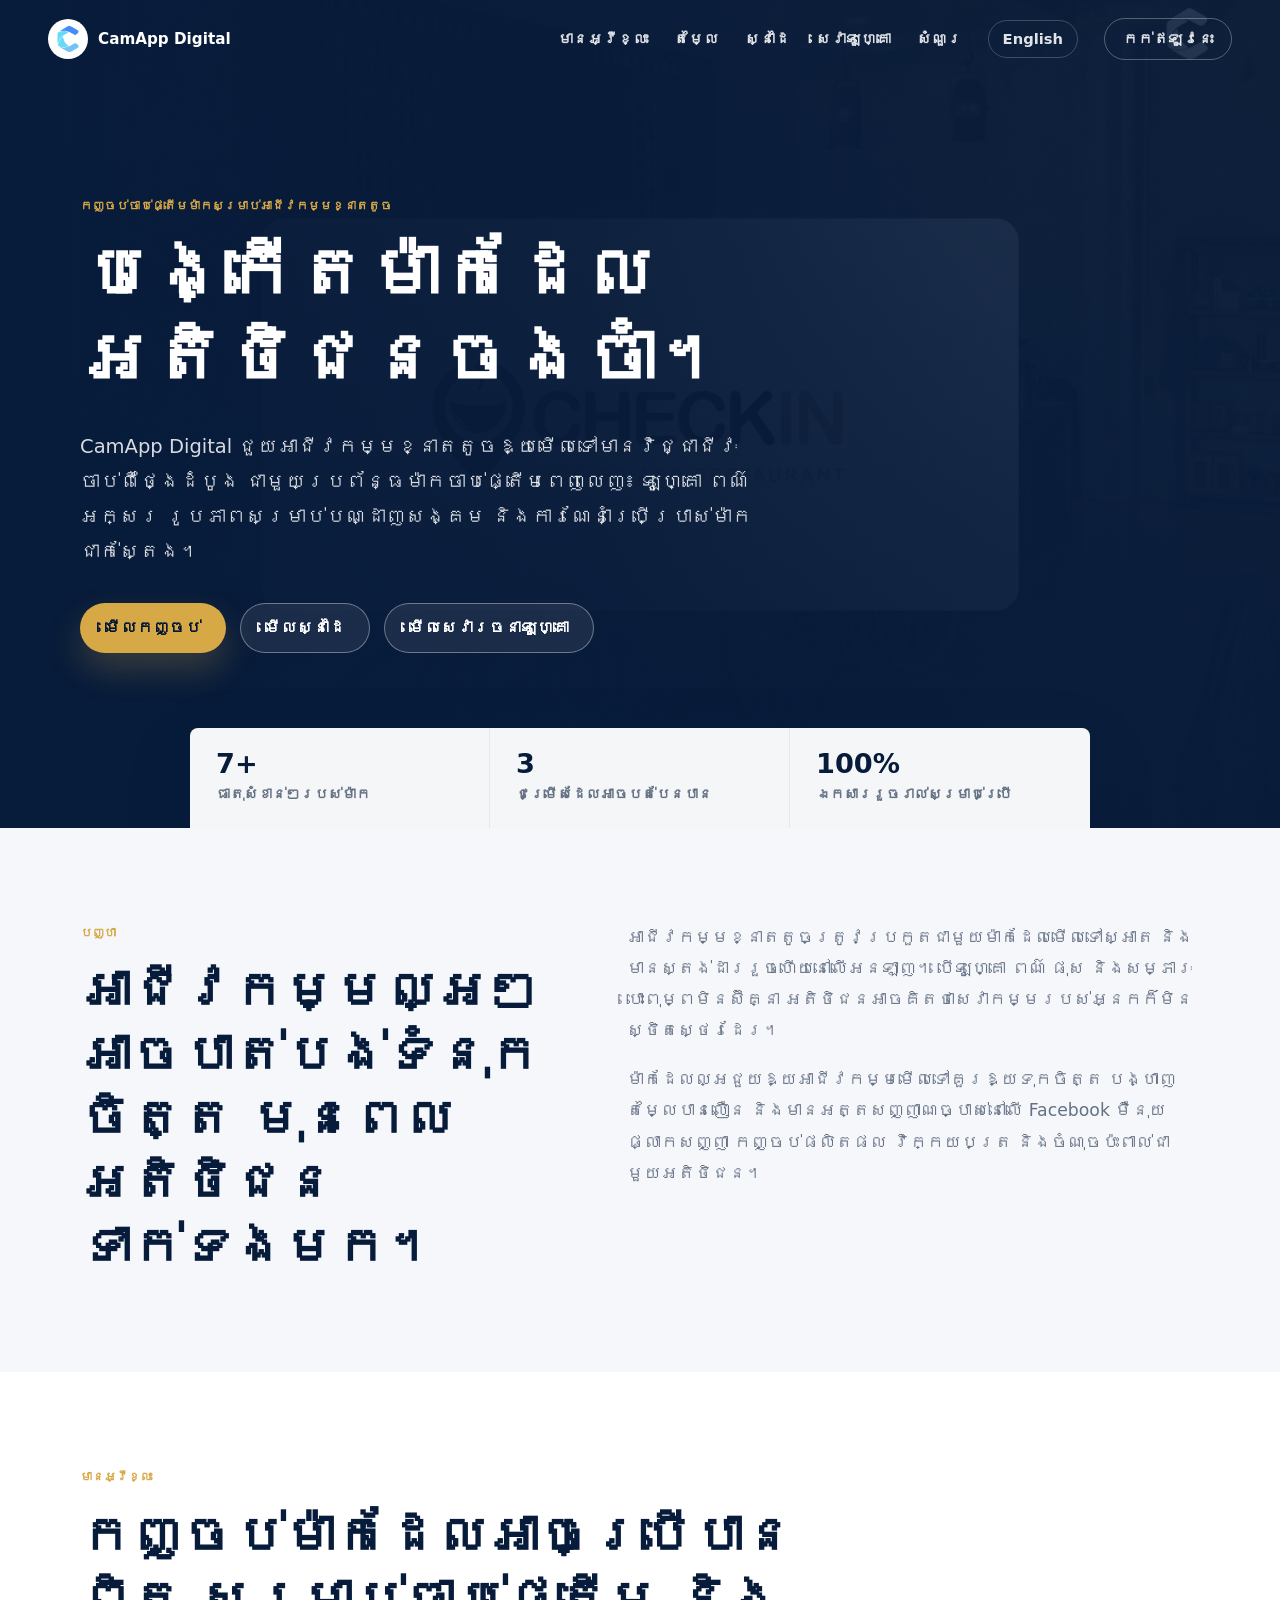
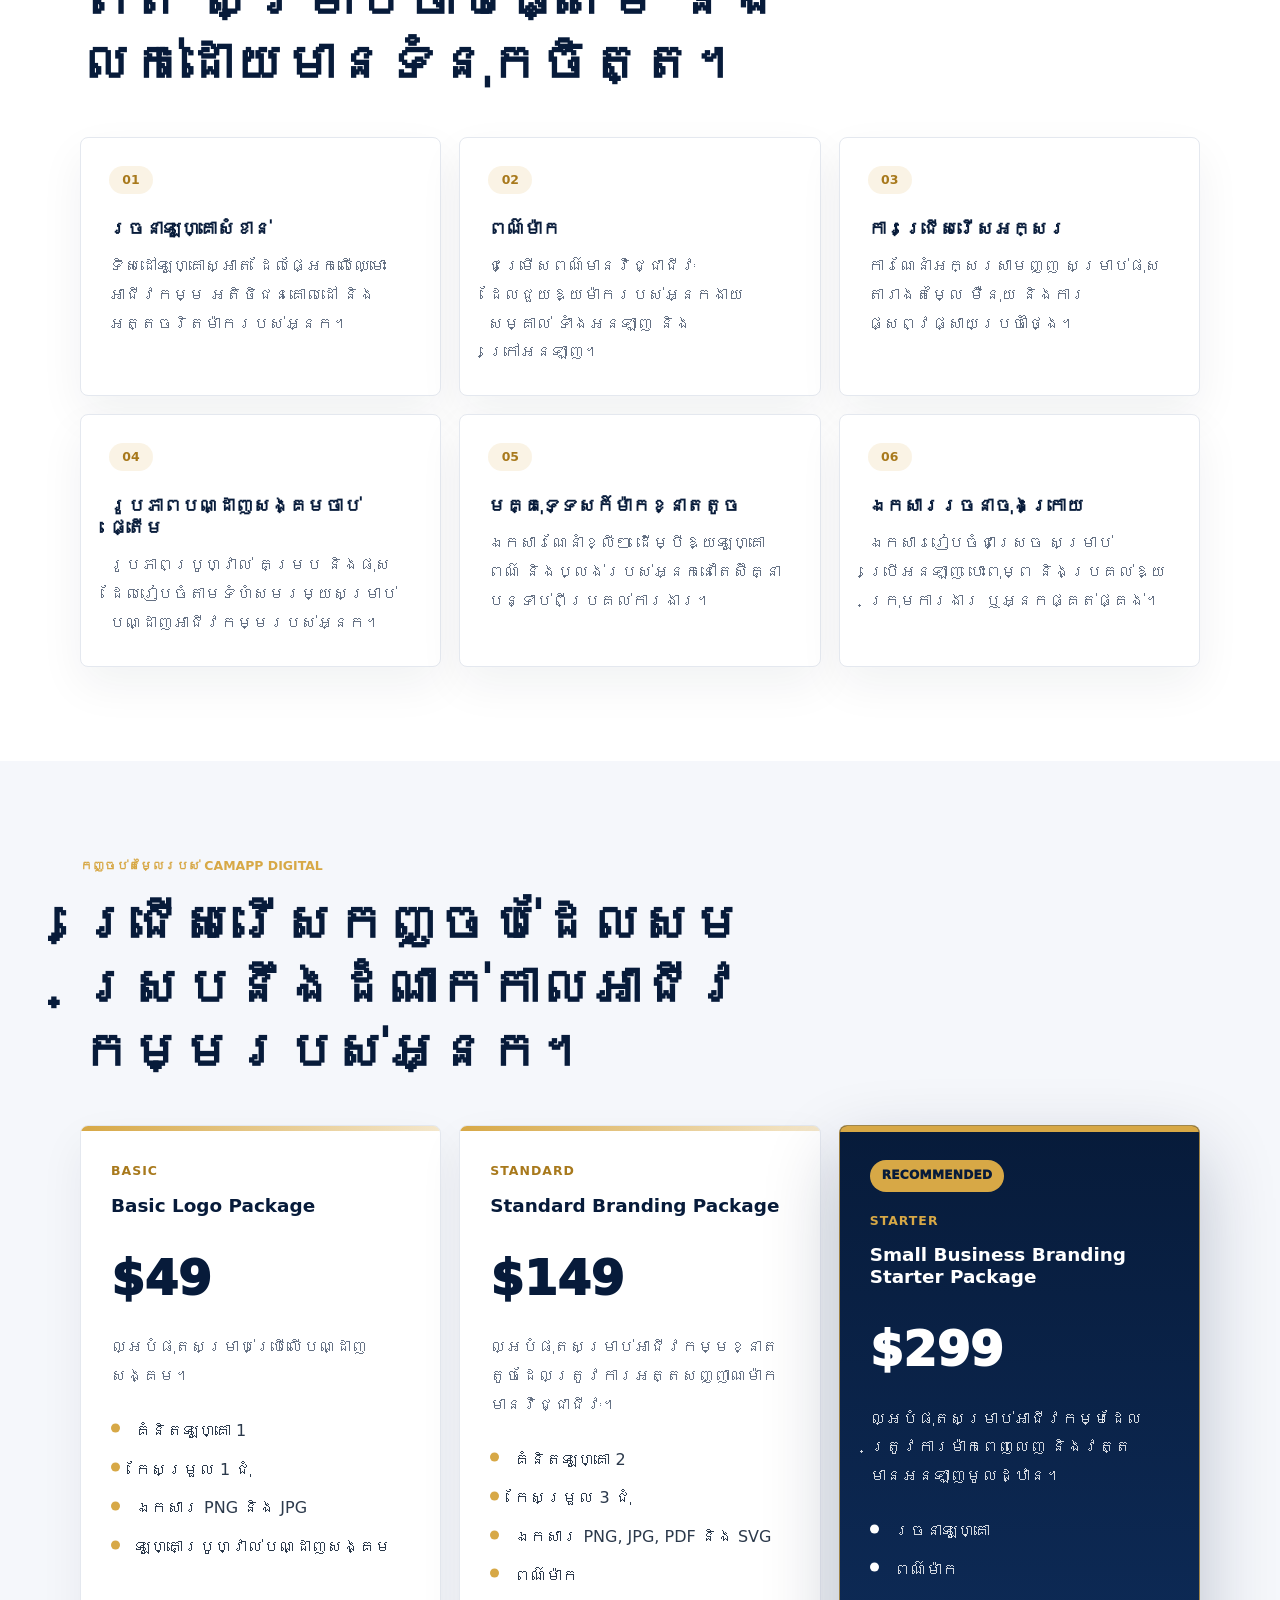
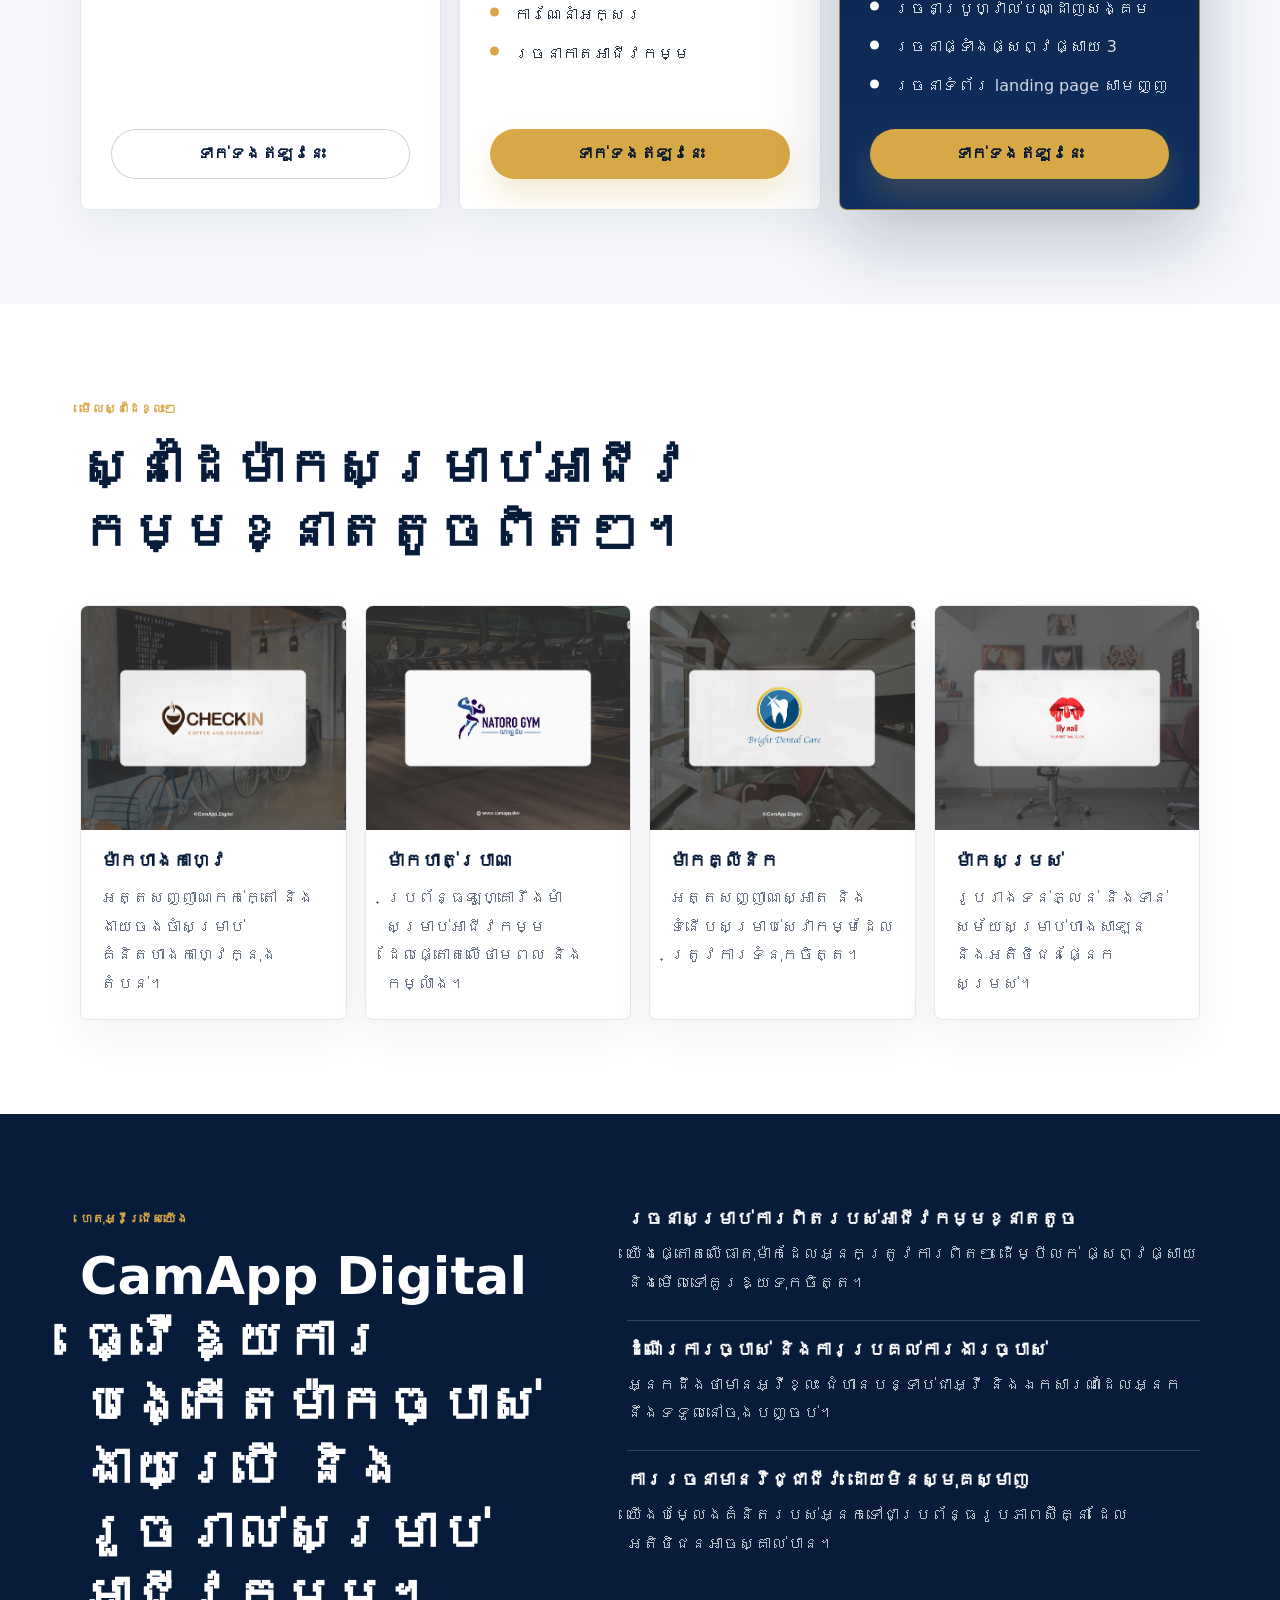
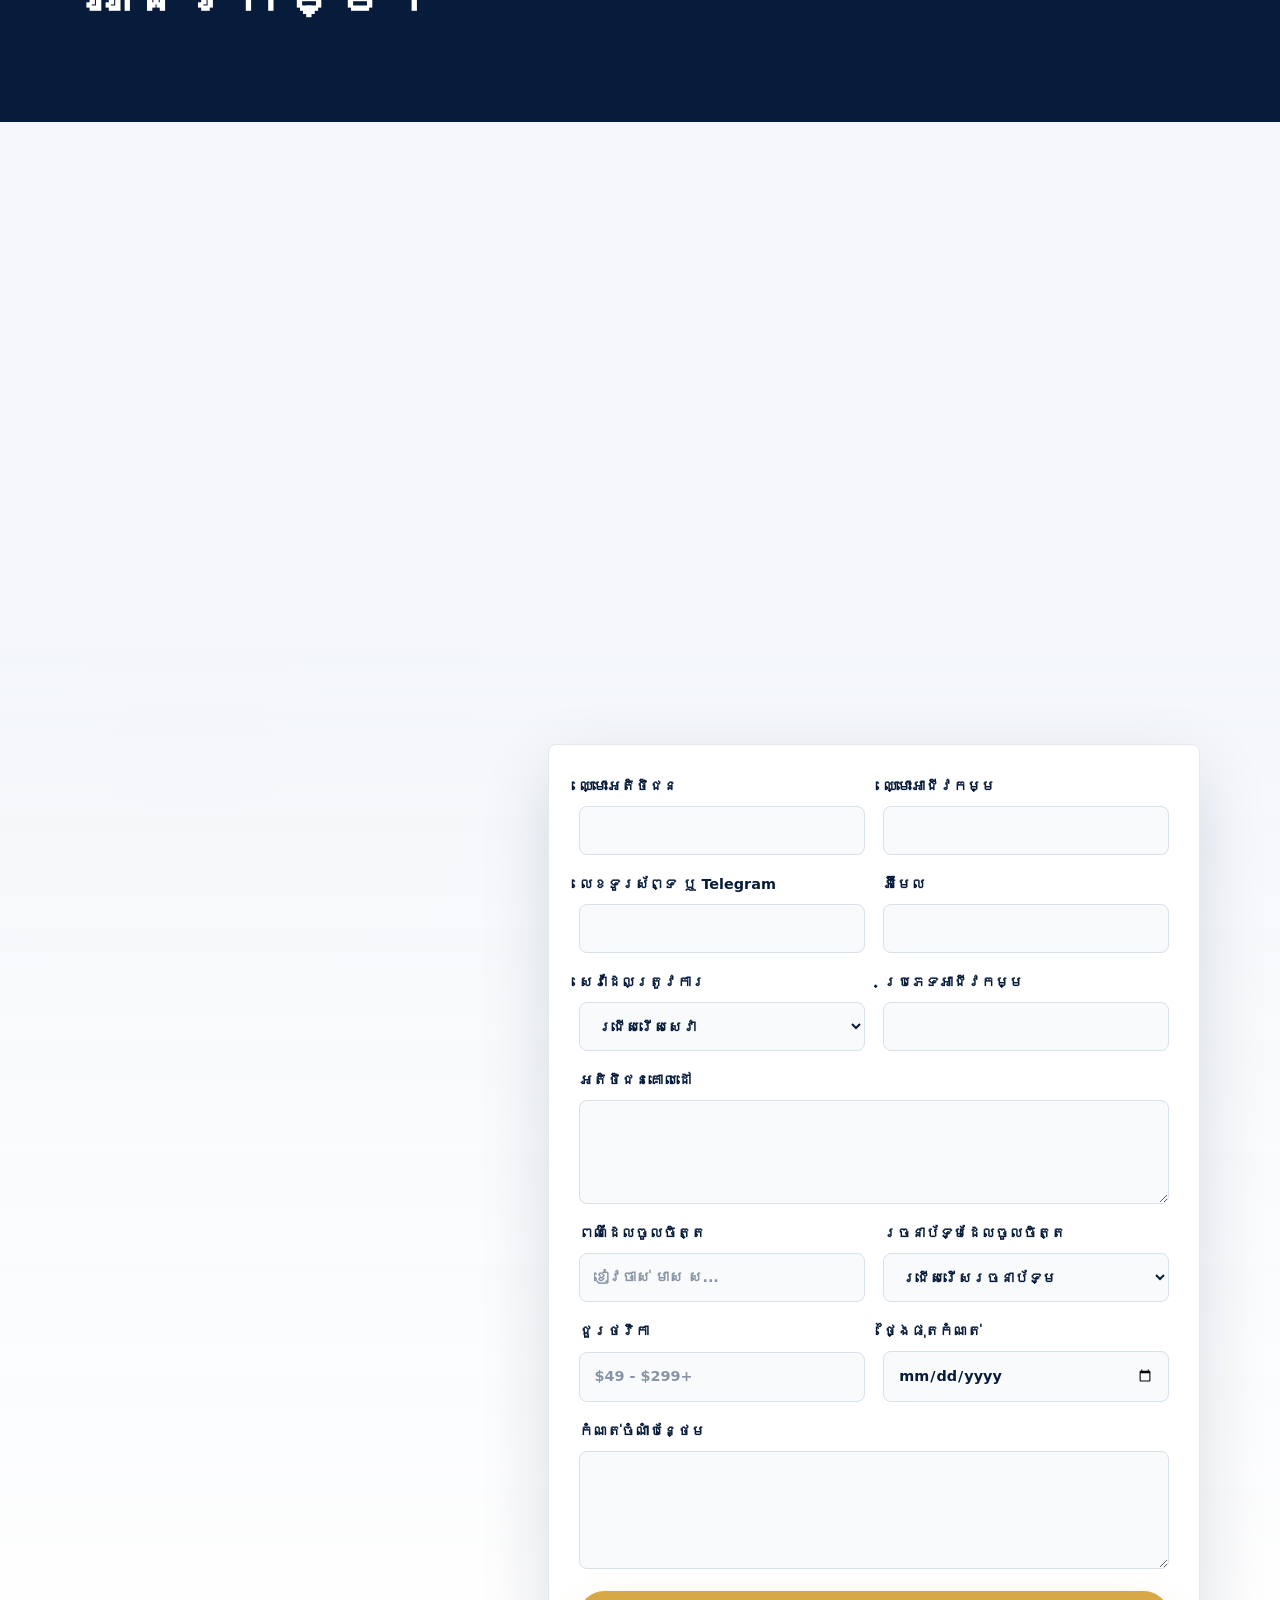
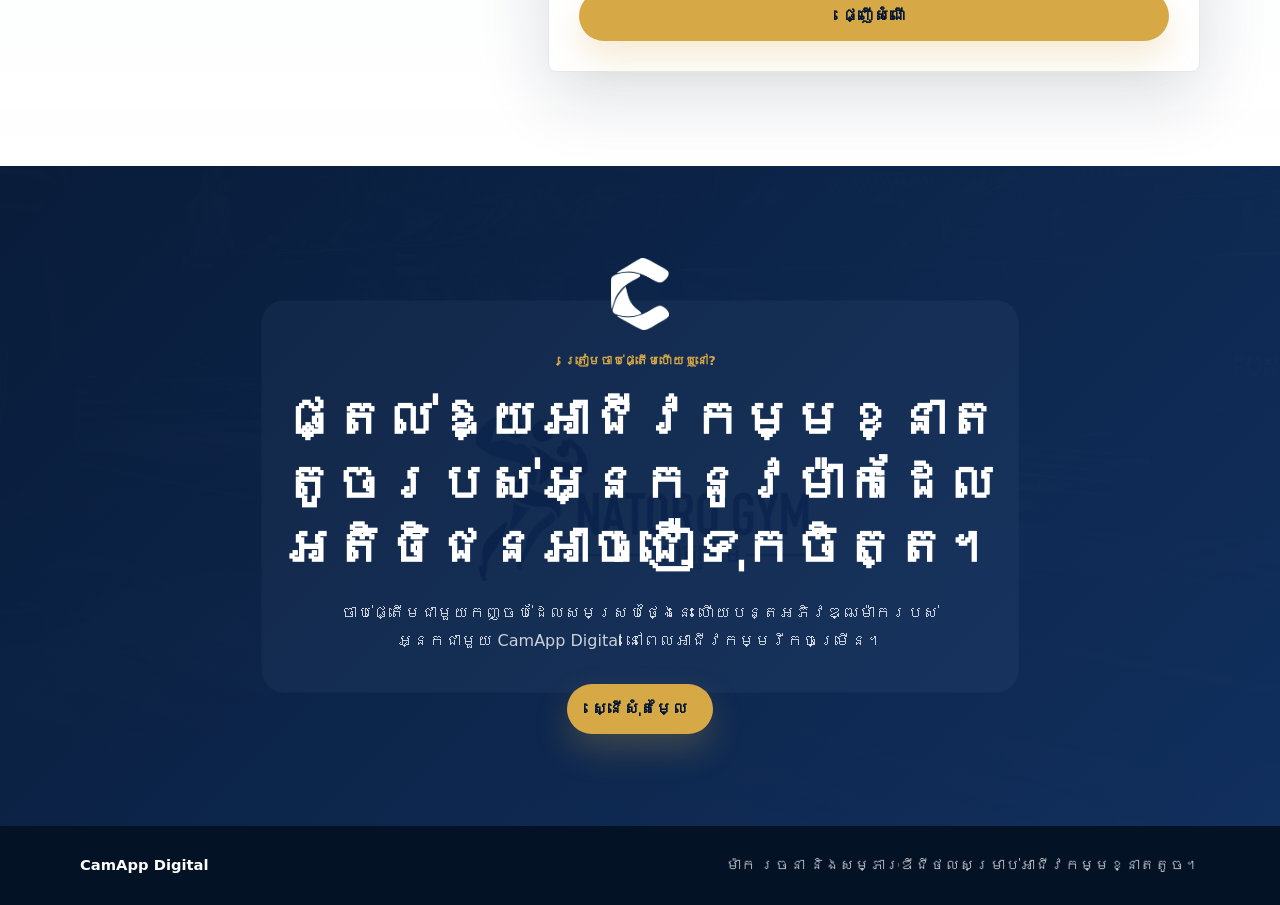
==== index.html @ 5b254481 "Use clean logo design language URLs" ====
<!DOCTYPE html>
<html lang="km">
  <head>
    <meta charset="UTF-8" />
    <meta name="viewport" content="width=device-width, initial-scale=1.0" />
    <title>កញ្ចប់ចាប់ផ្តើមម៉ាកសម្រាប់អាជីវកម្មខ្នាតតូច | CamApp Digital</title>
    <meta
      name="description"
      content="កញ្ចប់ចាប់ផ្តើមម៉ាកសម្រាប់អាជីវកម្មខ្នាតតូច ដោយ CamApp Digital។"
    />
    <link rel="icon" href="assets/camapp-logo.png" />
    <link rel="stylesheet" href="styles.css" />
  </head>
  <body>
    <header class="site-header" data-header>
      <a class="brand" href="#top" aria-label="CamApp Digital home">
        <img src="assets/camapp-logo.png" alt="CamApp Digital logo" />
        <span>CamApp Digital</span>
      </a>
      <button class="menu-toggle" type="button" aria-expanded="false" aria-controls="site-nav">
        <span></span>
        <span></span>
        <span></span>
      </button>
      <nav class="site-nav" id="site-nav">
        <a href="#included">មានអ្វីខ្លះ</a>
        <a href="#pricing">តម្លៃ</a>
        <a href="#portfolio">ស្នាដៃ</a>
        <a href="logo-design/">សេវាឡូហ្គោ</a>
        <a href="#faq">សំណួរ</a>
        <a class="lang-switch" href="english.html" lang="en">English</a>
        <a class="nav-cta" href="#contact">កក់ឥឡូវនេះ</a>
      </nav>
    </header>

    <main id="top">
      <section class="hero" aria-labelledby="hero-title">
        <div class="hero-backdrop" aria-hidden="true">
          <img src="assets/portfolio-coffee.jpg" alt="" />
        </div>
        <div class="hero-overlay"></div>
        <div class="container hero-content reveal">
          <p class="eyebrow">កញ្ចប់ចាប់ផ្តើមម៉ាកសម្រាប់អាជីវកម្មខ្នាតតូច</p>
          <h1 id="hero-title">បង្កើតម៉ាកដែលអតិថិជនចងចាំ។</h1>
          <p class="hero-copy">
            CamApp Digital ជួយអាជីវកម្មខ្នាតតូចឱ្យមើលទៅមានវិជ្ជាជីវៈចាប់ពីថ្ងៃដំបូង ជាមួយប្រព័ន្ធម៉ាកចាប់ផ្តើមពេញលេញ៖
            ឡូហ្គោ ពណ៌ អក្សរ រូបភាពសម្រាប់បណ្ដាញសង្គម និងការណែនាំប្រើប្រាស់ម៉ាកជាក់ស្តែង។
          </p>
          <div class="hero-actions">
            <a class="button button-primary" href="#pricing">មើលកញ្ចប់</a>
            <a class="button button-secondary" href="#portfolio">មើលស្នាដៃ</a>
            <a class="button button-secondary" href="logo-design/">មើលសេវារចនាឡូហ្គោ</a>
          </div>
        </div>
        <div class="hero-metrics" aria-label="Package highlights">
          <div>
            <strong>7+</strong>
            <span>ធាតុសំខាន់ៗរបស់ម៉ាក</span>
          </div>
          <div>
            <strong>3</strong>
            <span>ជម្រើសដែលអាចបត់បែនបាន</span>
          </div>
          <div>
            <strong>100%</strong>
            <span>ឯកសាររួចរាល់សម្រាប់ប្រើ</span>
          </div>
        </div>
      </section>

      <section class="section problem-section" aria-labelledby="problem-title">
        <div class="container two-column">
          <div class="section-intro reveal">
            <p class="eyebrow">បញ្ហា</p>
            <h2 id="problem-title">អាជីវកម្មល្អៗអាចបាត់បង់ទំនុកចិត្ត មុនពេលអតិថិជនទាក់ទងមក។</h2>
          </div>
          <div class="problem-copy reveal">
            <p>
              អាជីវកម្មខ្នាតតូចត្រូវប្រកួតជាមួយម៉ាកដែលមើលទៅស្អាត និងមានស្តង់ដាររួចហើយនៅលើអនឡាញ។
              បើឡូហ្គោ ពណ៌ ផុស និងសម្ភារៈបោះពុម្ពមិនស៊ីគ្នា អតិថិជនអាចគិតថាសេវាកម្មរបស់អ្នកក៏មិនស្ថិតស្ថេរដែរ។
            </p>
            <p>
              ម៉ាកដែលល្អជួយឱ្យអាជីវកម្មមើលទៅគួរឱ្យទុកចិត្ត បង្ហាញតម្លៃបានលឿន និងមានអត្តសញ្ញាណច្បាស់នៅលើ
              Facebook ម៉ឺនុយ ផ្លាកសញ្ញា កញ្ចប់ផលិតផល វិក្កយបត្រ និងចំណុចប៉ះពាល់ជាមួយអតិថិជន។
            </p>
          </div>
        </div>
      </section>

      <section class="section included-section" id="included" aria-labelledby="included-title">
        <div class="container">
          <div class="section-heading reveal">
            <p class="eyebrow">មានអ្វីខ្លះ</p>
            <h2 id="included-title">កញ្ចប់ម៉ាកដែលអាចប្រើបានពិត សម្រាប់ចាប់ផ្តើម និងលក់ដោយមានទំនុកចិត្ត។</h2>
          </div>
          <div class="feature-grid">
            <article class="feature-card reveal">
              <span class="feature-marker">01</span>
              <h3>រចនាឡូហ្គោសំខាន់</h3>
              <p>ទិសដៅឡូហ្គោស្អាត ដែលផ្អែកលើឈ្មោះអាជីវកម្ម អតិថិជនគោលដៅ និងអត្តចរិតម៉ាករបស់អ្នក។</p>
            </article>
            <article class="feature-card reveal">
              <span class="feature-marker">02</span>
              <h3>ពណ៌ម៉ាក</h3>
              <p>ជម្រើសពណ៌មានវិជ្ជាជីវៈ ដែលជួយឱ្យម៉ាករបស់អ្នកងាយសម្គាល់ ទាំងអនឡាញ និងក្រៅអនឡាញ។</p>
            </article>
            <article class="feature-card reveal">
              <span class="feature-marker">03</span>
              <h3>ការជ្រើសរើសអក្សរ</h3>
              <p>ការណែនាំអក្សរសាមញ្ញ សម្រាប់ផុស តារាងតម្លៃ ម៉ឺនុយ និងការផ្សព្វផ្សាយប្រចាំថ្ងៃ។</p>
            </article>
            <article class="feature-card reveal">
              <span class="feature-marker">04</span>
              <h3>រូបភាពបណ្ដាញសង្គមចាប់ផ្តើម</h3>
              <p>រូបភាពប្រូហ្វាល់ គម្រប និងផុសដែលរៀបចំតាមទំហំសមរម្យសម្រាប់បណ្ដាញអាជីវកម្មរបស់អ្នក។</p>
            </article>
            <article class="feature-card reveal">
              <span class="feature-marker">05</span>
              <h3>មគ្គុទ្ទេសក៍ម៉ាកខ្នាតតូច</h3>
              <p>ឯកសារណែនាំខ្លីៗ ដើម្បីឱ្យឡូហ្គោ ពណ៌ និងប្លង់របស់អ្នកនៅតែស៊ីគ្នាបន្ទាប់ពីប្រគល់ការងារ។</p>
            </article>
            <article class="feature-card reveal">
              <span class="feature-marker">06</span>
              <h3>ឯកសាររចនាចុងក្រោយ</h3>
              <p>ឯកសាររៀបចំជាស្រេច សម្រាប់ប្រើអនឡាញ បោះពុម្ព និងប្រគល់ឱ្យក្រុមការងារ ឬអ្នកផ្គត់ផ្គង់។</p>
            </article>
          </div>
        </div>
      </section>

      <section class="section pricing-section" id="pricing" aria-labelledby="pricing-title">
        <div class="container">
          <div class="section-heading reveal">
            <p class="eyebrow">កញ្ចប់តម្លៃរបស់ CamApp Digital</p>
            <h2 id="pricing-title">ជ្រើសរើសកញ្ចប់ដែលសមស្របនឹងដំណាក់កាលអាជីវកម្មរបស់អ្នក។</h2>
          </div>
          <div class="pricing-grid">
            <article class="price-card reveal">
              <p class="plan-label">Basic</p>
              <h3>Basic Logo Package</h3>
              <p class="price">$49</p>
              <p class="plan-note">ល្អបំផុតសម្រាប់ប្រើលើបណ្ដាញសង្គម។</p>
              <ul>
                <li>គំនិតឡូហ្គោ 1</li>
                <li>កែសម្រួល 1 ជុំ</li>
                <li>ឯកសារ PNG និង JPG</li>
                <li>ឡូហ្គោប្រូហ្វាល់បណ្ដាញសង្គម</li>
              </ul>
              <a class="button button-outline" href="#contact">ទាក់ទងឥឡូវនេះ</a>
            </article>
            <article class="price-card reveal">
              <p class="plan-label">Standard</p>
              <h3>Standard Branding Package</h3>
              <p class="price">$149</p>
              <p class="plan-note">ល្អបំផុតសម្រាប់អាជីវកម្មខ្នាតតូចដែលត្រូវការអត្តសញ្ញាណម៉ាកមានវិជ្ជាជីវៈ។</p>
              <ul>
                <li>គំនិតឡូហ្គោ 2</li>
                <li>កែសម្រួល 3 ជុំ</li>
                <li>ឯកសារ PNG, JPG, PDF និង SVG</li>
                <li>ពណ៌ម៉ាក</li>
                <li>ការណែនាំអក្សរ</li>
                <li>រចនាកាតអាជីវកម្ម</li>
              </ul>
              <a class="button button-primary" href="#contact">ទាក់ទងឥឡូវនេះ</a>
            </article>
            <article class="price-card featured reveal">
              <span class="recommended-badge">Recommended</span>
              <p class="plan-label">Starter</p>
              <h3>Small Business Branding Starter Package</h3>
              <p class="price">$299</p>
              <p class="plan-note">ល្អបំផុតសម្រាប់អាជីវកម្មដែលត្រូវការម៉ាកពេញលេញ និងវត្តមានអនឡាញមូលដ្ឋាន។</p>
              <ul>
                <li>រចនាឡូហ្គោ</li>
                <li>ពណ៌ម៉ាក</li>
                <li>រចនាប្រូហ្វាល់បណ្ដាញសង្គម</li>
                <li>រចនាផ្ទាំងផ្សព្វផ្សាយ 3</li>
                <li>រចនាទំព័រ landing page សាមញ្ញ</li>
              </ul>
              <a class="button button-primary" href="#contact">ទាក់ទងឥឡូវនេះ</a>
            </article>
          </div>
        </div>
      </section>

      <section class="section portfolio-section" id="portfolio" aria-labelledby="portfolio-title">
        <div class="container">
          <div class="section-heading reveal">
            <p class="eyebrow">មើលស្នាដៃខ្លះៗ</p>
            <h2 id="portfolio-title">ស្នាដៃម៉ាកសម្រាប់អាជីវកម្មខ្នាតតូចពិតៗ។</h2>
          </div>
          <div class="portfolio-grid">
            <article class="portfolio-item reveal">
              <img src="assets/portfolio-coffee.jpg" alt="Coffee shop logo design by CamApp Digital" />
              <div>
                <h3>ម៉ាកហាងកាហ្វេ</h3>
                <p>អត្តសញ្ញាណកក់ក្តៅ និងងាយចងចាំសម្រាប់គំនិតហាងកាហ្វេក្នុងតំបន់។</p>
              </div>
            </article>
            <article class="portfolio-item reveal">
              <img src="assets/portfolio-gym.jpg" alt="Fitness business logo design by CamApp Digital" />
              <div>
                <h3>ម៉ាកហាត់ប្រាណ</h3>
                <p>ប្រព័ន្ធឡូហ្គោរឹងមាំ សម្រាប់អាជីវកម្មដែលផ្តោតលើថាមពល និងកម្លាំង។</p>
              </div>
            </article>
            <article class="portfolio-item reveal">
              <img src="assets/portfolio-dental.jpg" alt="Dental clinic logo design by CamApp Digital" />
              <div>
                <h3>ម៉ាកគ្លីនិក</h3>
                <p>អត្តសញ្ញាណស្អាត និងទំនើបសម្រាប់សេវាកម្មដែលត្រូវការទំនុកចិត្ត។</p>
              </div>
            </article>
            <article class="portfolio-item reveal">
              <img src="assets/portfolio-nail.jpg" alt="Nail salon logo design by CamApp Digital" />
              <div>
                <h3>ម៉ាកសម្រស់</h3>
                <p>រូបរាងទន់ភ្លន់ និងទាន់សម័យសម្រាប់ហាងសាឡន និងអតិថិជនផ្នែកសម្រស់។</p>
              </div>
            </article>
          </div>
        </div>
      </section>

      <section class="section why-section" aria-labelledby="why-title">
        <div class="container two-column">
          <div class="section-intro reveal">
            <p class="eyebrow">ហេតុអ្វីជ្រើសយើង</p>
            <h2 id="why-title">CamApp Digital ធ្វើឱ្យការបង្កើតម៉ាកច្បាស់ ងាយប្រើ និងរួចរាល់សម្រាប់អាជីវកម្ម។</h2>
          </div>
          <div class="why-list reveal">
            <div>
              <h3>រចនាសម្រាប់ការពិតរបស់អាជីវកម្មខ្នាតតូច</h3>
              <p>យើងផ្តោតលើធាតុម៉ាកដែលអ្នកត្រូវការពិតៗ ដើម្បីលក់ ផ្សព្វផ្សាយ និងមើលទៅគួរឱ្យទុកចិត្ត។</p>
            </div>
            <div>
              <h3>ដំណើរការច្បាស់ និងការប្រគល់ការងារច្បាស់</h3>
              <p>អ្នកដឹងថាមានអ្វីខ្លះ ជំហានបន្ទាប់ជាអ្វី និងឯកសារណាដែលអ្នកនឹងទទួលនៅចុងបញ្ចប់។</p>
            </div>
            <div>
              <h3>ការរចនាមានវិជ្ជាជីវៈ ដោយមិនស្មុគស្មាញ</h3>
              <p>យើងបម្លែងគំនិតរបស់អ្នកទៅជាប្រព័ន្ធរូបភាពស៊ីគ្នា ដែលអតិថិជនអាចស្គាល់បាន។</p>
            </div>
          </div>
        </div>
      </section>

      <section class="section faq-section" id="faq" aria-labelledby="faq-title">
        <div class="container faq-layout">
          <div class="section-intro reveal">
            <p class="eyebrow">សំណួរ</p>
            <h2 id="faq-title">សំណួរដែលគេសួរញឹកញាប់មុនចាប់ផ្តើម។</h2>
          </div>
          <div class="faq-list reveal">
            <article class="faq-item">
              <button type="button" aria-expanded="false">
                តើកញ្ចប់ម៉ាកនេះចំណាយពេលប៉ុន្មាន?
                <span></span>
              </button>
              <div class="faq-answer">
                <p>ភាគច្រើនគម្រោងចាប់ផ្តើមចំណាយពេល 5 ទៅ 10 ថ្ងៃធ្វើការ អាស្រ័យលើកញ្ចប់ ល្បឿនផ្តល់មតិយោបល់ និងការកែសម្រួល។</p>
              </div>
            </article>
            <article class="faq-item">
              <button type="button" aria-expanded="false">
                តើខ្ញុំត្រូវផ្តល់អ្វីខ្លះមុនចាប់ផ្តើម?
                <span></span>
              </button>
              <div class="faq-answer">
                <p>អ្នកនឹងចែករំលែកឈ្មោះអាជីវកម្ម ព័ត៌មានសេវាកម្ម អតិថិជនគោលដៅ ស្ទីលដែលចូលចិត្ត និងសម្ភារៈម៉ាកដែលមានស្រាប់។</p>
              </div>
            </article>
            <article class="faq-item">
              <button type="button" aria-expanded="false">
                តើខ្ញុំអាចស្នើឱ្យកែការរចនាបានទេ?
                <span></span>
              </button>
              <div class="faq-answer">
                <p>បាន។ កញ្ចប់នីមួយៗមានជុំកែសម្រួល ដើម្បីឱ្យយើងអាចកែលម្អការរចនាមុនរៀបចំឯកសារចុងក្រោយ។</p>
              </div>
            </article>
            <article class="faq-item">
              <button type="button" aria-expanded="false">
                តើខ្ញុំនឹងទទួលឯកសារសម្រាប់បោះពុម្ព និងបណ្ដាញសង្គមទេ?
                <span></span>
              </button>
              <div class="faq-answer">
                <p>បាទ/ចាស។ ឯកសារចុងក្រោយនឹងរៀបចំសម្រាប់ប្រើឌីជីថល បណ្ដាញសង្គម និងបោះពុម្ពតាមអ្វីដែលមានក្នុងកញ្ចប់ដែលអ្នកជ្រើស។</p>
              </div>
            </article>
          </div>
        </div>
      </section>

      <section class="section inquiry-section" id="contact" aria-labelledby="inquiry-title">
        <div class="container inquiry-layout">
          <div class="section-intro reveal">
            <p class="eyebrow">សំណើពីអតិថិជន</p>
            <h2 id="inquiry-title">ប្រាប់ CamApp Digital អំពីអ្វីដែលអ្នកត្រូវការ។</h2>
            <p>
              ចែករំលែកព័ត៌មានគម្រោងខាងក្រោម ហើយយើងនឹងជួយបម្លែងចម្លើយរបស់អ្នកទៅជាទិសដៅរចនាច្បាស់លាស់ កញ្ចប់សេវាដែលសមស្រប និងជំហានបន្ទាប់។
            </p>
          </div>
          <div class="inquiry-panel reveal">
            <form class="inquiry-form" data-inquiry-form>
              <div class="form-grid">
                <label>
                  ឈ្មោះអតិថិជន
                  <input type="text" name="clientName" autocomplete="name" required />
                </label>
                <label>
                  ឈ្មោះអាជីវកម្ម
                  <input type="text" name="businessName" autocomplete="organization" required />
                </label>
                <label>
                  លេខទូរស័ព្ទ ឬ Telegram
                  <input type="text" name="contactHandle" autocomplete="tel" required />
                </label>
                <label>
                  អ៊ីមែល
                  <input type="email" name="email" autocomplete="email" required />
                </label>
                <label>
                  សេវាដែលត្រូវការ
                  <select name="serviceNeeded" required>
                    <option value="">ជ្រើសរើសសេវា</option>
                    <option>រចនាឡូហ្គោ</option>
                    <option>កញ្ចប់ម៉ាក</option>
                    <option>វេបសាយ</option>
                    <option>Landing page</option>
                    <option>Poster</option>
                    <option>រចនាបណ្តាញសង្គម</option>
                  </select>
                </label>
                <label>
                  ប្រភេទអាជីវកម្ម
                  <input type="text" name="industry" required />
                </label>
                <label class="field-wide">
                  អតិថិជនគោលដៅ
                  <textarea name="targetCustomers" rows="3" required></textarea>
                </label>
                <label>
                  ពណ៌ដែលចូលចិត្ត
                  <input type="text" name="preferredColors" placeholder="ខៀវចាស់ មាស ស..." />
                </label>
                <label>
                  រចនាប័ទ្មដែលចូលចិត្ត
                  <select name="stylePreference" required>
                    <option value="">ជ្រើសរើសរចនាប័ទ្ម</option>
                    <option>ទំនើប</option>
                    <option>សាមញ្ញ</option>
                    <option>ប្រណីត</option>
                    <option>សប្បាយរីករាយ</option>
                    <option>ប្រពៃណី</option>
                    <option>ដិត</option>
                  </select>
                </label>
                <label>
                  ជួរថវិកា
                  <input type="text" name="budgetRange" placeholder="$49 - $299+" required />
                </label>
                <label>
                  ថ្ងៃផុតកំណត់
                  <input type="date" name="deadline" required />
                </label>
                <label class="field-wide">
                  កំណត់ចំណាំបន្ថែម
                  <textarea name="notes" rows="4"></textarea>
                </label>
              </div>
              <button class="button button-primary" type="submit">ផ្ញើសំណើ</button>
            </form>
            <article class="summary-card" data-inquiry-summary hidden>
              <p class="eyebrow">អរគុណ</p>
              <h3>យើងបានទទួលសំណើរបស់អ្នកហើយ។</h3>
              <p>នេះគឺជាសេចក្តីសង្ខេបព័ត៌មានដែលអ្នកបានផ្ញើ។</p>
              <dl class="summary-list" data-summary-list></dl>
            </article>
          </div>
        </div>
      </section>

      <section class="final-cta" id="start" aria-labelledby="cta-title">
        <div class="container final-cta-content reveal">
          <img src="assets/camapp-logo-white.png" alt="CamApp Digital" />
          <p class="eyebrow">ត្រៀមចាប់ផ្តើមហើយឬនៅ?</p>
          <h2 id="cta-title">ផ្តល់ឱ្យអាជីវកម្មខ្នាតតូចរបស់អ្នកនូវម៉ាកដែលអតិថិជនអាចជឿទុកចិត្ត។</h2>
          <p>
            ចាប់ផ្តើមជាមួយកញ្ចប់ដែលសមស្របថ្ងៃនេះ ហើយបន្តអភិវឌ្ឍម៉ាករបស់អ្នកជាមួយ CamApp Digital នៅពេលអាជីវកម្មរីកចម្រើន។
          </p>
          <a class="button button-primary" href="mailto:hello@camappdigital.com?subject=Small%20Business%20Branding%20Starter%20Package">
            ស្នើសុំតម្លៃ
          </a>
        </div>
      </section>
    </main>

    <footer class="site-footer">
      <div class="container footer-content">
        <p>CamApp Digital</p>
        <p>ម៉ាក រចនា និងសម្ភារៈឌីជីថលសម្រាប់អាជីវកម្មខ្នាតតូច។</p>
      </div>
    </footer>

    <script src="script.js"></script>
  </body>
</html>
---- styles.css ----
:root {
  --navy: #071b3a;
  --navy-soft: #0f2f5f;
  --gold: #d7a846;
  --gold-dark: #a8791c;
  --ink: #102033;
  --muted: #657184;
  --line: #e4e8ef;
  --paper: #ffffff;
  --mist: #f5f7fb;
  --shadow: 0 24px 70px rgba(7, 27, 58, 0.14);
  --radius: 8px;
}

* {
  box-sizing: border-box;
}

html {
  scroll-behavior: smooth;
}

body {
  margin: 0;
  color: var(--ink);
  background: var(--paper);
  font-family: Inter, "Noto Sans Khmer", "Khmer Sangam MN", ui-sans-serif, system-ui, -apple-system, BlinkMacSystemFont, "Segoe UI", sans-serif;
  line-height: 1.6;
}

img {
  display: block;
  max-width: 100%;
}

a {
  color: inherit;
  text-decoration: none;
}

button {
  font: inherit;
}

.container {
  width: min(1120px, calc(100% - 40px));
  margin: 0 auto;
}

.site-header {
  position: fixed;
  z-index: 50;
  top: 0;
  left: 0;
  right: 0;
  display: flex;
  align-items: center;
  justify-content: space-between;
  gap: 24px;
  padding: 18px clamp(20px, 4vw, 48px);
  color: #fff;
  transition: background 180ms ease, box-shadow 180ms ease, padding 180ms ease;
}

.site-header.is-scrolled {
  background: rgba(7, 27, 58, 0.96);
  box-shadow: 0 18px 50px rgba(2, 12, 28, 0.22);
  padding-top: 12px;
  padding-bottom: 12px;
}

.brand {
  display: inline-flex;
  align-items: center;
  gap: 10px;
  font-size: 0.95rem;
  font-weight: 800;
  letter-spacing: 0;
}

.brand img {
  width: 40px;
  height: 40px;
  border-radius: 50%;
  object-fit: cover;
  background: #fff;
}

.site-nav {
  display: flex;
  align-items: center;
  gap: 26px;
  font-size: 0.92rem;
  font-weight: 700;
}

.site-nav a {
  opacity: 0.88;
}

.site-nav a:hover {
  opacity: 1;
  color: var(--gold);
}

.nav-cta {
  min-height: 42px;
  display: inline-flex;
  align-items: center;
  justify-content: center;
  padding: 0 18px;
  border: 1px solid rgba(255, 255, 255, 0.34);
  border-radius: 999px;
}

.lang-switch {
  min-height: 38px;
  display: inline-flex;
  align-items: center;
  justify-content: center;
  padding: 0 14px;
  border: 1px solid rgba(255, 255, 255, 0.24);
  border-radius: 999px;
}

.menu-toggle {
  display: none;
  width: 44px;
  height: 44px;
  border: 1px solid rgba(255, 255, 255, 0.32);
  border-radius: 50%;
  background: rgba(255, 255, 255, 0.08);
  padding: 0;
}

.menu-toggle span {
  display: block;
  width: 18px;
  height: 2px;
  margin: 4px auto;
  background: #fff;
  border-radius: 999px;
}

.hero {
  position: relative;
  min-height: 92vh;
  display: grid;
  align-items: center;
  padding: 140px 0 120px;
  color: #fff;
  overflow: hidden;
  background: var(--navy);
}

.hero-backdrop,
.hero-overlay {
  position: absolute;
  inset: 0;
}

.hero-backdrop img {
  width: 100%;
  height: 100%;
  object-fit: cover;
  opacity: 0.32;
  filter: saturate(0.85) contrast(1.05);
}

.hero-overlay {
  background:
    linear-gradient(90deg, rgba(7, 27, 58, 0.98) 0%, rgba(7, 27, 58, 0.86) 46%, rgba(7, 27, 58, 0.46) 100%),
    linear-gradient(180deg, rgba(7, 27, 58, 0.18), rgba(7, 27, 58, 0.84));
}

.hero-content {
  position: relative;
  z-index: 2;
  max-width: 760px;
  margin-left: max(20px, calc((100vw - 1120px) / 2));
  margin-right: auto;
}

.eyebrow {
  margin: 0 0 14px;
  color: var(--gold);
  font-size: 0.78rem;
  font-weight: 900;
  letter-spacing: 0.08em;
  text-transform: uppercase;
}

h1,
h2,
h3,
p {
  overflow-wrap: anywhere;
}

h1 {
  max-width: 820px;
  margin: 0;
  font-size: clamp(3.1rem, 7vw, 6.9rem);
  line-height: 0.92;
  letter-spacing: 0;
}

html[lang="km"] h1 {
  max-width: 900px;
  font-size: clamp(2.5rem, 5.6vw, 5.4rem);
  line-height: 1.18;
  font-weight: 800;
}

html[lang="km"] h2 {
  line-height: 1.25;
  font-weight: 800;
}

html[lang="km"] .eyebrow {
  letter-spacing: 0;
}

html[lang="km"] .site-nav,
html[lang="km"] .button,
html[lang="km"] .feature-card h3,
html[lang="km"] .portfolio-item h3,
html[lang="km"] .why-list h3,
html[lang="km"] .faq-item button,
html[lang="km"] .hero-metrics span,
html[lang="km"] .plan-label {
  font-weight: 700;
}

html[lang="km"] p,
html[lang="km"] li {
  line-height: 1.8;
}

.hero-copy {
  max-width: 680px;
  margin: 28px 0 0;
  color: rgba(255, 255, 255, 0.84);
  font-size: clamp(1rem, 2vw, 1.22rem);
}

.hero-actions {
  display: flex;
  flex-wrap: wrap;
  gap: 14px;
  margin-top: 34px;
}

.button {
  min-height: 50px;
  display: inline-flex;
  align-items: center;
  justify-content: center;
  border-radius: 999px;
  padding: 0 24px;
  font-weight: 900;
  border: 1px solid transparent;
  transition: transform 180ms ease, box-shadow 180ms ease, background 180ms ease, border 180ms ease;
}

.button:hover {
  transform: translateY(-2px);
}

.button-primary {
  color: #061733;
  background: var(--gold);
  box-shadow: 0 16px 34px rgba(215, 168, 70, 0.24);
}

.button-primary:hover {
  background: #e8bc5a;
}

.button-secondary {
  color: #fff;
  border-color: rgba(255, 255, 255, 0.36);
  background: rgba(255, 255, 255, 0.08);
}

.button-outline {
  color: var(--navy);
  border-color: rgba(7, 27, 58, 0.2);
  background: #fff;
}

.button-outline:hover {
  border-color: var(--gold);
  box-shadow: 0 18px 36px rgba(7, 27, 58, 0.08);
}

.hero-metrics {
  position: absolute;
  z-index: 3;
  left: 50%;
  bottom: 0;
  display: grid;
  grid-template-columns: repeat(3, minmax(150px, 1fr));
  width: min(900px, calc(100% - 40px));
  transform: translateX(-50%);
  background: rgba(255, 255, 255, 0.96);
  color: var(--navy);
  border-radius: var(--radius) var(--radius) 0 0;
  box-shadow: var(--shadow);
}

.hero-metrics div {
  padding: 22px 26px;
  border-right: 1px solid var(--line);
}

.hero-metrics div:last-child {
  border-right: 0;
}

.hero-metrics strong {
  display: block;
  font-size: 1.7rem;
  line-height: 1;
}

.hero-metrics span {
  display: block;
  margin-top: 6px;
  color: var(--muted);
  font-size: 0.9rem;
  font-weight: 700;
}

.section {
  padding: 94px 0;
}

.problem-section,
.pricing-section,
.faq-section {
  background: var(--mist);
}

.two-column,
.faq-layout {
  display: grid;
  grid-template-columns: minmax(260px, 0.82fr) minmax(0, 1fr);
  gap: clamp(34px, 6vw, 84px);
  align-items: start;
}

.section-heading {
  max-width: 760px;
  margin-bottom: 42px;
}

.section-intro {
  max-width: 530px;
}

h2 {
  margin: 0;
  color: var(--navy);
  font-size: clamp(2rem, 4vw, 3.4rem);
  line-height: 1.04;
  letter-spacing: 0;
}

h3 {
  margin: 0;
  color: var(--navy);
  font-size: 1.15rem;
  line-height: 1.2;
}

.problem-copy p,
.why-list p,
.section-heading + p {
  color: var(--muted);
}

.problem-copy {
  display: grid;
  gap: 18px;
  color: var(--muted);
  font-size: 1.08rem;
}

.problem-copy p {
  margin: 0;
}

.feature-grid {
  display: grid;
  grid-template-columns: repeat(3, 1fr);
  gap: 18px;
}

.feature-card,
.price-card,
.portfolio-item,
.faq-item {
  border: 1px solid var(--line);
  border-radius: var(--radius);
  background: #fff;
  box-shadow: 0 18px 46px rgba(7, 27, 58, 0.06);
}

.feature-card {
  min-height: 230px;
  padding: 28px;
}

.feature-marker {
  display: inline-flex;
  align-items: center;
  justify-content: center;
  min-width: 44px;
  height: 28px;
  margin-bottom: 24px;
  color: var(--gold-dark);
  background: rgba(215, 168, 70, 0.14);
  border-radius: 999px;
  font-size: 0.78rem;
  font-weight: 900;
}

.feature-card p,
.portfolio-item p,
.plan-note {
  margin: 12px 0 0;
  color: var(--muted);
}

.pricing-grid {
  display: grid;
  grid-template-columns: repeat(3, 1fr);
  gap: 18px;
  align-items: stretch;
}

.price-card {
  position: relative;
  display: flex;
  flex-direction: column;
  min-height: 100%;
  overflow: hidden;
  padding: 34px 30px 30px;
}

.price-card::before {
  content: "";
  position: absolute;
  inset: 0 0 auto;
  height: 5px;
  background: linear-gradient(90deg, var(--gold), rgba(215, 168, 70, 0.28));
}

.price-card.featured {
  border-color: rgba(215, 168, 70, 0.72);
  color: #fff;
  background: linear-gradient(180deg, var(--navy) 0%, var(--navy-soft) 100%);
  box-shadow: 0 30px 76px rgba(7, 27, 58, 0.24);
  transform: translateY(-10px);
}

.price-card.featured::before {
  height: 6px;
  background: var(--gold);
}

.recommended-badge {
  align-self: flex-start;
  margin: 0 0 18px;
  padding: 6px 12px;
  color: var(--navy);
  background: var(--gold);
  border-radius: 999px;
  font-size: 0.76rem;
  font-weight: 950;
  letter-spacing: 0.02em;
  text-transform: uppercase;
}

.plan-label {
  margin: 0 0 12px;
  color: var(--gold-dark);
  font-size: 0.78rem;
  font-weight: 900;
  letter-spacing: 0.08em;
  text-transform: uppercase;
}

.price {
  margin: 18px 0 0;
  color: var(--navy);
  font-size: 3rem;
  line-height: 1;
  font-weight: 950;
}

.price-card.featured h3,
.price-card.featured .price {
  color: #fff;
}

.price-card.featured .plan-label {
  color: var(--gold);
}

.price-card.featured .plan-note,
.price-card.featured li {
  color: rgba(255, 255, 255, 0.82);
}

.price-card ul {
  display: grid;
  gap: 10px;
  padding: 0;
  margin: 26px 0 28px;
  list-style: none;
}

.price-card li {
  position: relative;
  padding-left: 24px;
  color: #2b394b;
}

.price-card li::before {
  content: "";
  position: absolute;
  left: 0;
  top: 0.72em;
  width: 9px;
  height: 9px;
  border-radius: 50%;
  background: var(--gold);
  transform: translateY(-50%);
}

.price-card.featured li::before {
  background: #fff;
}

.price-card .button {
  width: 100%;
  margin-top: auto;
}

.portfolio-section {
  background: #fff;
}

.portfolio-grid {
  display: grid;
  grid-template-columns: repeat(4, 1fr);
  gap: 18px;
}

.portfolio-item {
  overflow: hidden;
}

.portfolio-item img {
  width: 100%;
  aspect-ratio: 1.18;
  object-fit: cover;
  background: var(--mist);
}

.portfolio-item div {
  padding: 20px;
}

.why-section {
  background: var(--navy);
  color: #fff;
}

.why-section h2,
.why-section h3 {
  color: #fff;
}

.why-list {
  display: grid;
  gap: 18px;
}

.why-list div {
  padding: 0 0 22px;
  border-bottom: 1px solid rgba(255, 255, 255, 0.18);
}

.why-list div:last-child {
  border-bottom: 0;
}

.why-list p {
  margin: 10px 0 0;
  color: rgba(255, 255, 255, 0.72);
}

.faq-list {
  display: grid;
  gap: 12px;
}

.faq-item {
  overflow: hidden;
}

.faq-item button {
  width: 100%;
  min-height: 68px;
  display: flex;
  align-items: center;
  justify-content: space-between;
  gap: 18px;
  padding: 20px 22px;
  color: var(--navy);
  background: #fff;
  border: 0;
  cursor: pointer;
  text-align: left;
  font-weight: 900;
}

.faq-item button span {
  position: relative;
  flex: 0 0 28px;
  width: 28px;
  height: 28px;
  border: 1px solid var(--line);
  border-radius: 50%;
}

.faq-item button span::before,
.faq-item button span::after {
  content: "";
  position: absolute;
  top: 50%;
  left: 50%;
  width: 12px;
  height: 2px;
  background: var(--navy);
  transform: translate(-50%, -50%);
}

.faq-item button span::after {
  transform: translate(-50%, -50%) rotate(90deg);
  transition: transform 180ms ease;
}

.faq-item.is-open button span::after {
  transform: translate(-50%, -50%) rotate(0deg);
}

.faq-answer {
  max-height: 0;
  overflow: hidden;
  transition: max-height 220ms ease;
}

.faq-answer p {
  margin: 0;
  padding: 0 22px 22px;
  color: var(--muted);
}

.inquiry-section {
  background:
    linear-gradient(180deg, rgba(244, 247, 251, 0.96), rgba(255, 255, 255, 1)),
    radial-gradient(circle at 15% 10%, rgba(215, 168, 70, 0.2), transparent 32%);
}

.inquiry-layout {
  display: grid;
  grid-template-columns: minmax(0, 0.9fr) minmax(0, 1.35fr);
  gap: 34px;
  align-items: start;
}

.inquiry-panel {
  padding: 30px;
  background: #fff;
  border: 1px solid var(--line);
  border-radius: var(--radius);
  box-shadow: var(--shadow);
}

.inquiry-form {
  display: grid;
  gap: 22px;
}

.form-grid {
  display: grid;
  grid-template-columns: repeat(2, minmax(0, 1fr));
  gap: 18px;
}

.inquiry-form label {
  display: grid;
  gap: 8px;
  color: var(--navy);
  font-size: 0.9rem;
  font-weight: 900;
}

.field-wide {
  grid-column: 1 / -1;
}

.inquiry-form input,
.inquiry-form select,
.inquiry-form textarea {
  width: 100%;
  min-height: 48px;
  padding: 12px 14px;
  color: var(--navy);
  background: #f8fafc;
  border: 1px solid #d8e0eb;
  border-radius: 8px;
  font: inherit;
  font-weight: 650;
  outline: none;
  transition: border-color 180ms ease, box-shadow 180ms ease, background 180ms ease;
}

.inquiry-form textarea {
  min-height: 104px;
  resize: vertical;
}

.inquiry-form input:focus,
.inquiry-form select:focus,
.inquiry-form textarea:focus {
  background: #fff;
  border-color: var(--gold);
  box-shadow: 0 0 0 4px rgba(215, 168, 70, 0.18);
}

.inquiry-form ::placeholder {
  color: #8895a7;
}

.summary-card {
  margin-top: 24px;
  padding: 24px;
  color: #fff;
  background: linear-gradient(180deg, var(--navy), var(--navy-soft));
  border-radius: var(--radius);
  box-shadow: 0 24px 60px rgba(7, 27, 58, 0.22);
}

.summary-card[hidden] {
  display: none;
}

.summary-card h3 {
  color: #fff;
}

.summary-card p:not(.eyebrow) {
  margin: 8px 0 20px;
  color: rgba(255, 255, 255, 0.76);
}

.summary-list {
  display: grid;
  gap: 12px;
  margin: 0;
}

.summary-list div {
  display: grid;
  grid-template-columns: minmax(140px, 0.38fr) minmax(0, 1fr);
  gap: 14px;
  padding: 12px 0;
  border-top: 1px solid rgba(255, 255, 255, 0.14);
}

.summary-list dt {
  color: var(--gold);
  font-size: 0.82rem;
  font-weight: 950;
  text-transform: uppercase;
}

.summary-list dd {
  margin: 0;
  color: rgba(255, 255, 255, 0.9);
  overflow-wrap: anywhere;
}

.final-cta {
  padding: 92px 0;
  color: #fff;
  background:
    linear-gradient(135deg, rgba(7, 27, 58, 0.96), rgba(15, 47, 95, 0.96)),
    url("assets/portfolio-gym.jpg") center/cover;
}

.final-cta-content {
  max-width: 760px;
  text-align: center;
}

.final-cta img {
  width: 72px;
  height: 72px;
  margin: 0 auto 20px;
  object-fit: contain;
}

.final-cta h2 {
  color: #fff;
}

.final-cta p:not(.eyebrow) {
  max-width: 620px;
  margin: 20px auto 28px;
  color: rgba(255, 255, 255, 0.78);
}

.site-footer {
  padding: 26px 0;
  color: rgba(255, 255, 255, 0.74);
  background: #041226;
}

.footer-content {
  display: flex;
  align-items: center;
  justify-content: space-between;
  gap: 18px;
  font-size: 0.92rem;
}

.footer-content p {
  margin: 0;
}

.footer-content p:first-child {
  color: #fff;
  font-weight: 900;
}

.reveal {
  opacity: 0;
  transform: translateY(18px);
  transition: opacity 520ms ease, transform 520ms ease;
}

.reveal.is-visible {
  opacity: 1;
  transform: translateY(0);
}

@media (max-width: 920px) {
  .menu-toggle {
    display: block;
  }

  .site-nav {
    position: absolute;
    top: calc(100% + 10px);
    left: 20px;
    right: 20px;
    display: none;
    flex-direction: column;
    align-items: stretch;
    gap: 0;
    padding: 10px;
    color: var(--navy);
    background: #fff;
    border-radius: var(--radius);
    box-shadow: var(--shadow);
  }

  .site-nav.is-open {
    display: flex;
  }

  .site-nav a {
    min-height: 46px;
    display: flex;
    align-items: center;
    padding: 0 12px;
    opacity: 1;
  }

  .lang-switch {
    justify-content: center;
    margin-top: 8px;
    border-color: var(--line);
  }

  .nav-cta {
    margin-top: 8px;
    color: #061733;
    background: var(--gold);
    border-color: var(--gold);
    justify-content: center;
  }

  .hero {
    display: block;
    min-height: auto;
    padding: 124px 0 72px;
  }

  .hero-content {
    width: min(100% - 40px, 1120px);
    margin: 0 auto;
  }

  .hero-metrics {
    position: relative;
    left: auto;
    bottom: auto;
    grid-template-columns: 1fr;
    width: min(100% - 40px, 360px);
    max-width: 360px;
    margin: 40px auto 0;
    transform: none;
    border-radius: var(--radius);
  }

  .hero-metrics div {
    padding: 16px 20px;
    border-right: 0;
    border-bottom: 1px solid var(--line);
  }

  .hero-metrics div:last-child {
    border-bottom: 0;
  }

  .two-column,
  .faq-layout,
  .feature-grid,
  .pricing-grid,
  .inquiry-layout {
    grid-template-columns: 1fr;
  }

  .price-card.featured {
    transform: none;
  }

  .portfolio-grid {
    grid-template-columns: repeat(2, 1fr);
  }
}

@media (max-width: 640px) {
  .container {
    width: min(100% - 32px, 1120px);
  }

  .site-header {
    padding-left: 16px;
    padding-right: 16px;
  }

  .brand span {
    font-size: 0.86rem;
  }

  .brand img {
    width: 36px;
    height: 36px;
  }

  h1 {
    font-size: clamp(2.6rem, 16vw, 4rem);
  }

  h2 {
    font-size: clamp(1.75rem, 10vw, 2.6rem);
  }

  html[lang="km"] h1 {
    font-size: clamp(2.25rem, 12vw, 3.4rem);
  }

  .hero {
    padding-bottom: 64px;
  }

  .hero-actions,
  .button {
    width: 100%;
  }

  .section {
    padding: 70px 0;
  }

  .feature-card,
  .price-card,
  .inquiry-panel {
    padding: 24px;
  }

  .form-grid,
  .summary-list div {
    grid-template-columns: 1fr;
  }

  .portfolio-grid {
    grid-template-columns: 1fr;
  }

  .footer-content {
    flex-direction: column;
    align-items: flex-start;
  }
}

@media (prefers-reduced-motion: reduce) {
  *,
  *::before,
  *::after {
    scroll-behavior: auto !important;
    transition-duration: 0.01ms !important;
    animation-duration: 0.01ms !important;
    animation-iteration-count: 1 !important;
  }
}
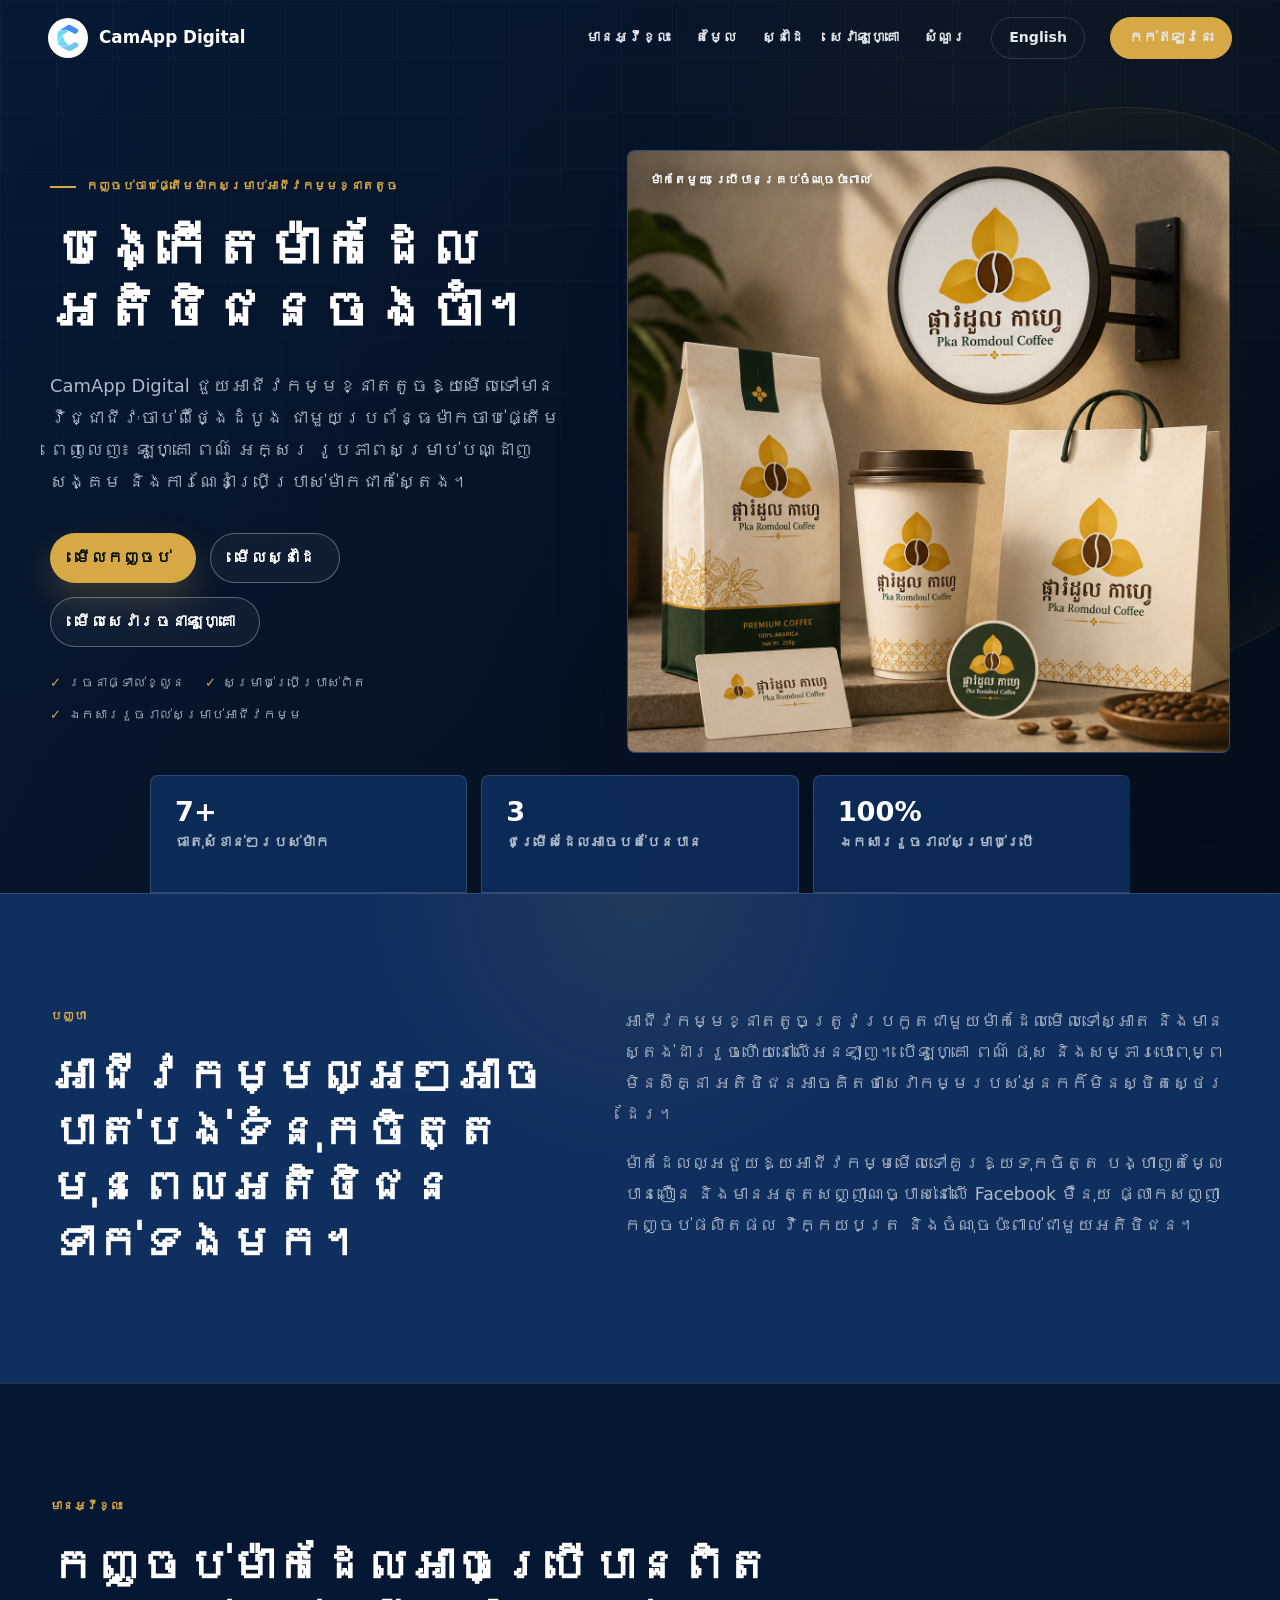
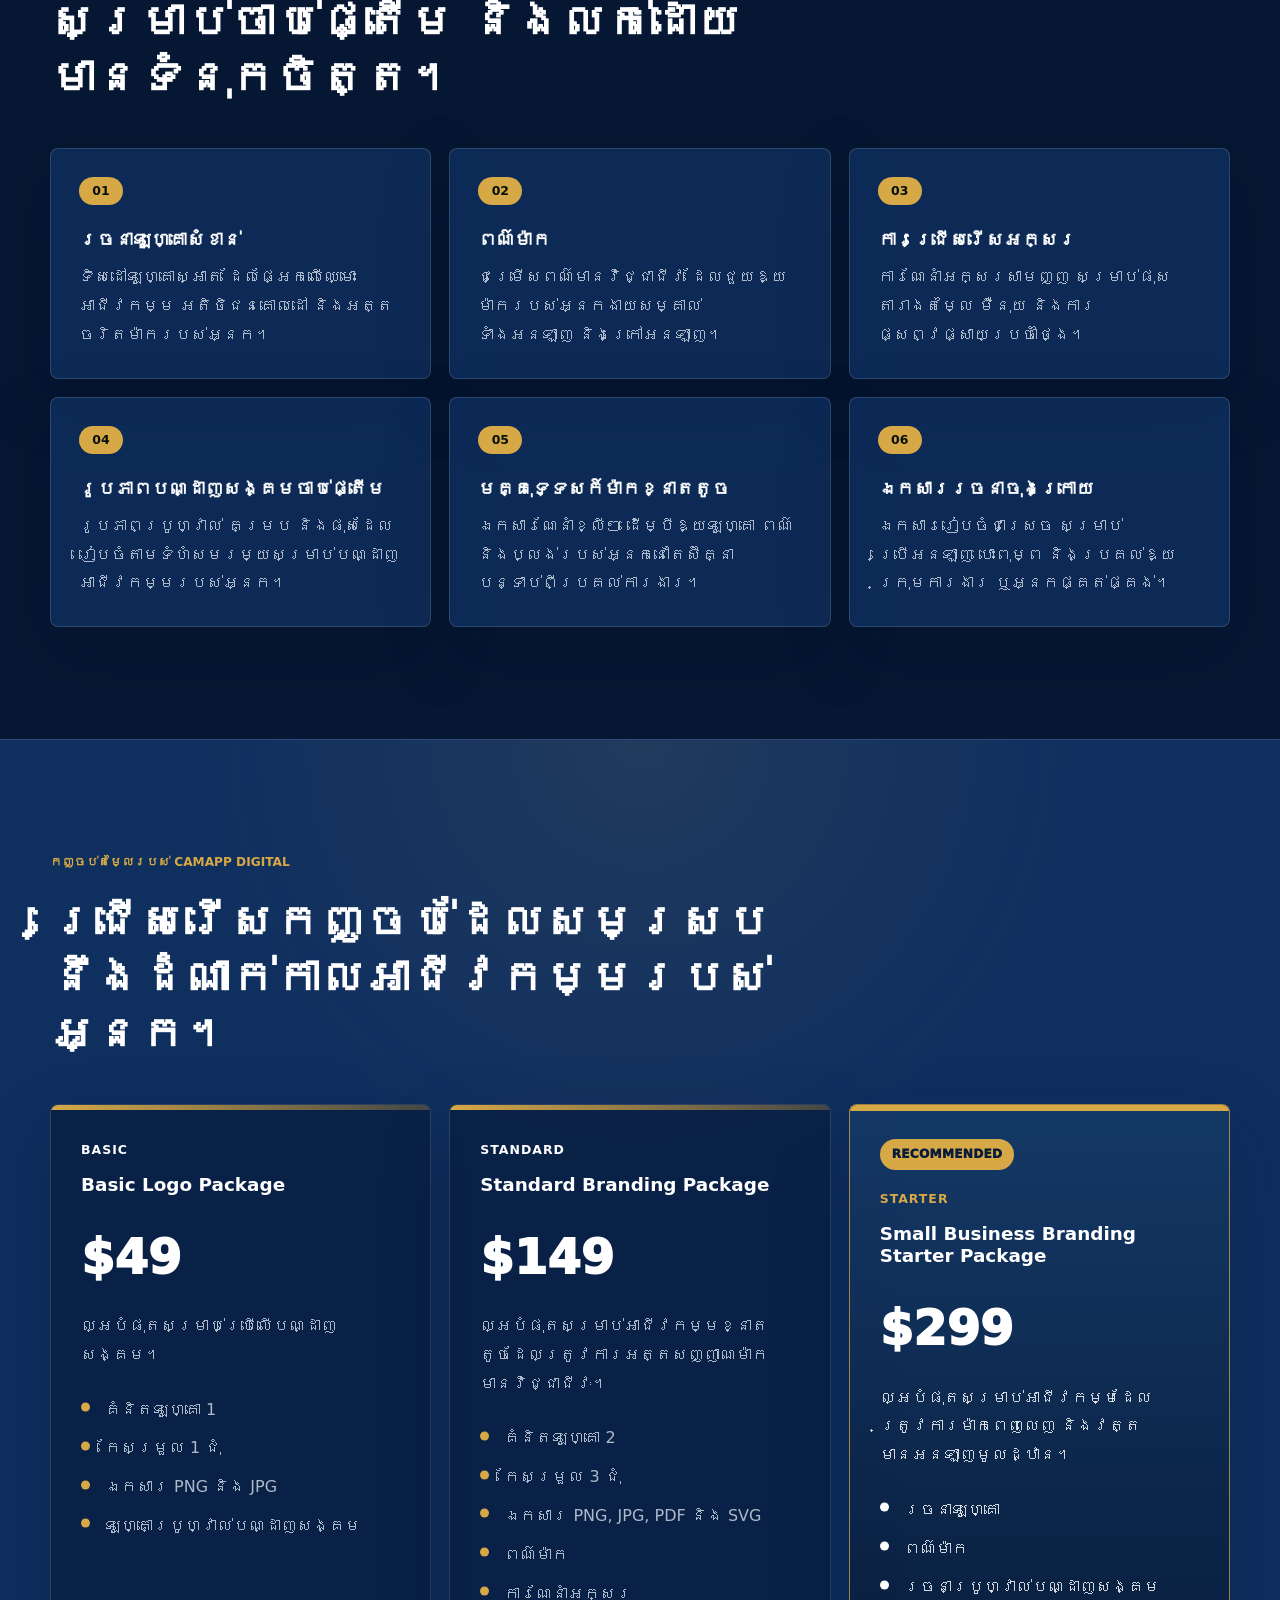
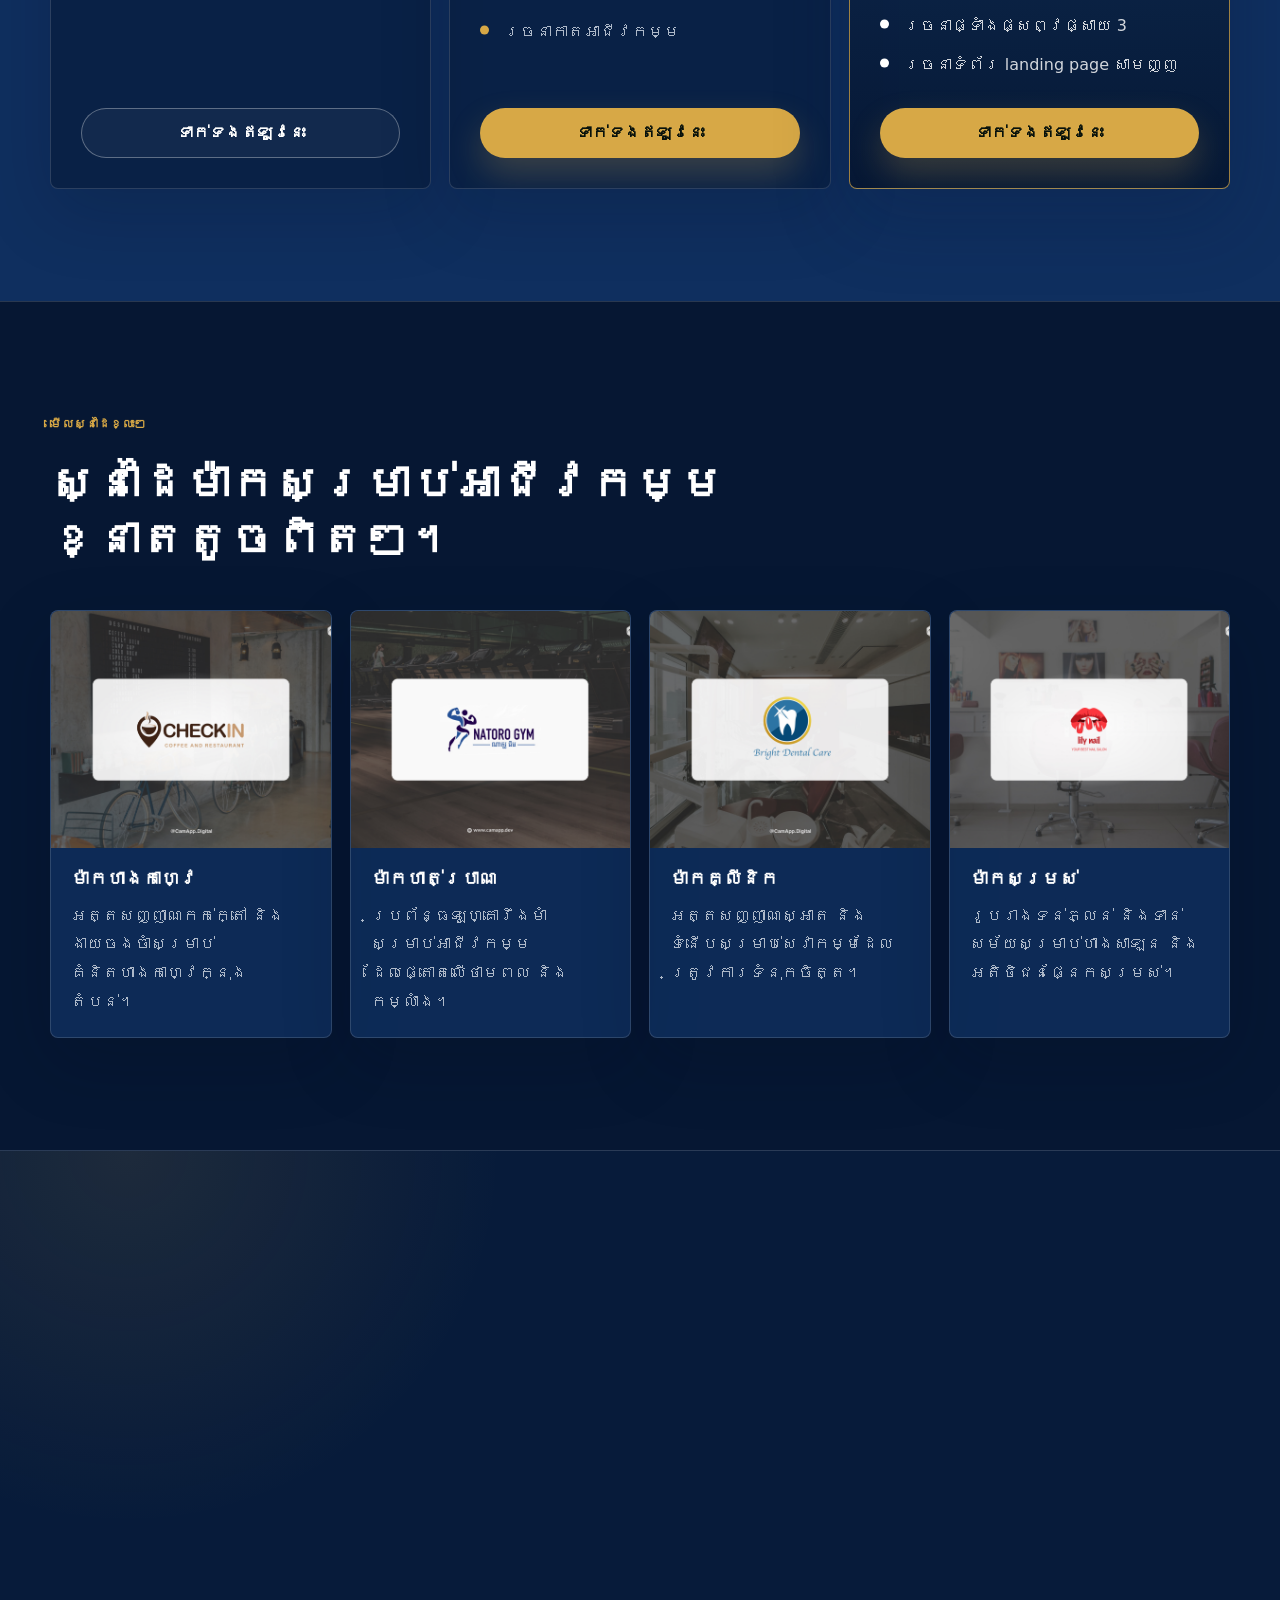
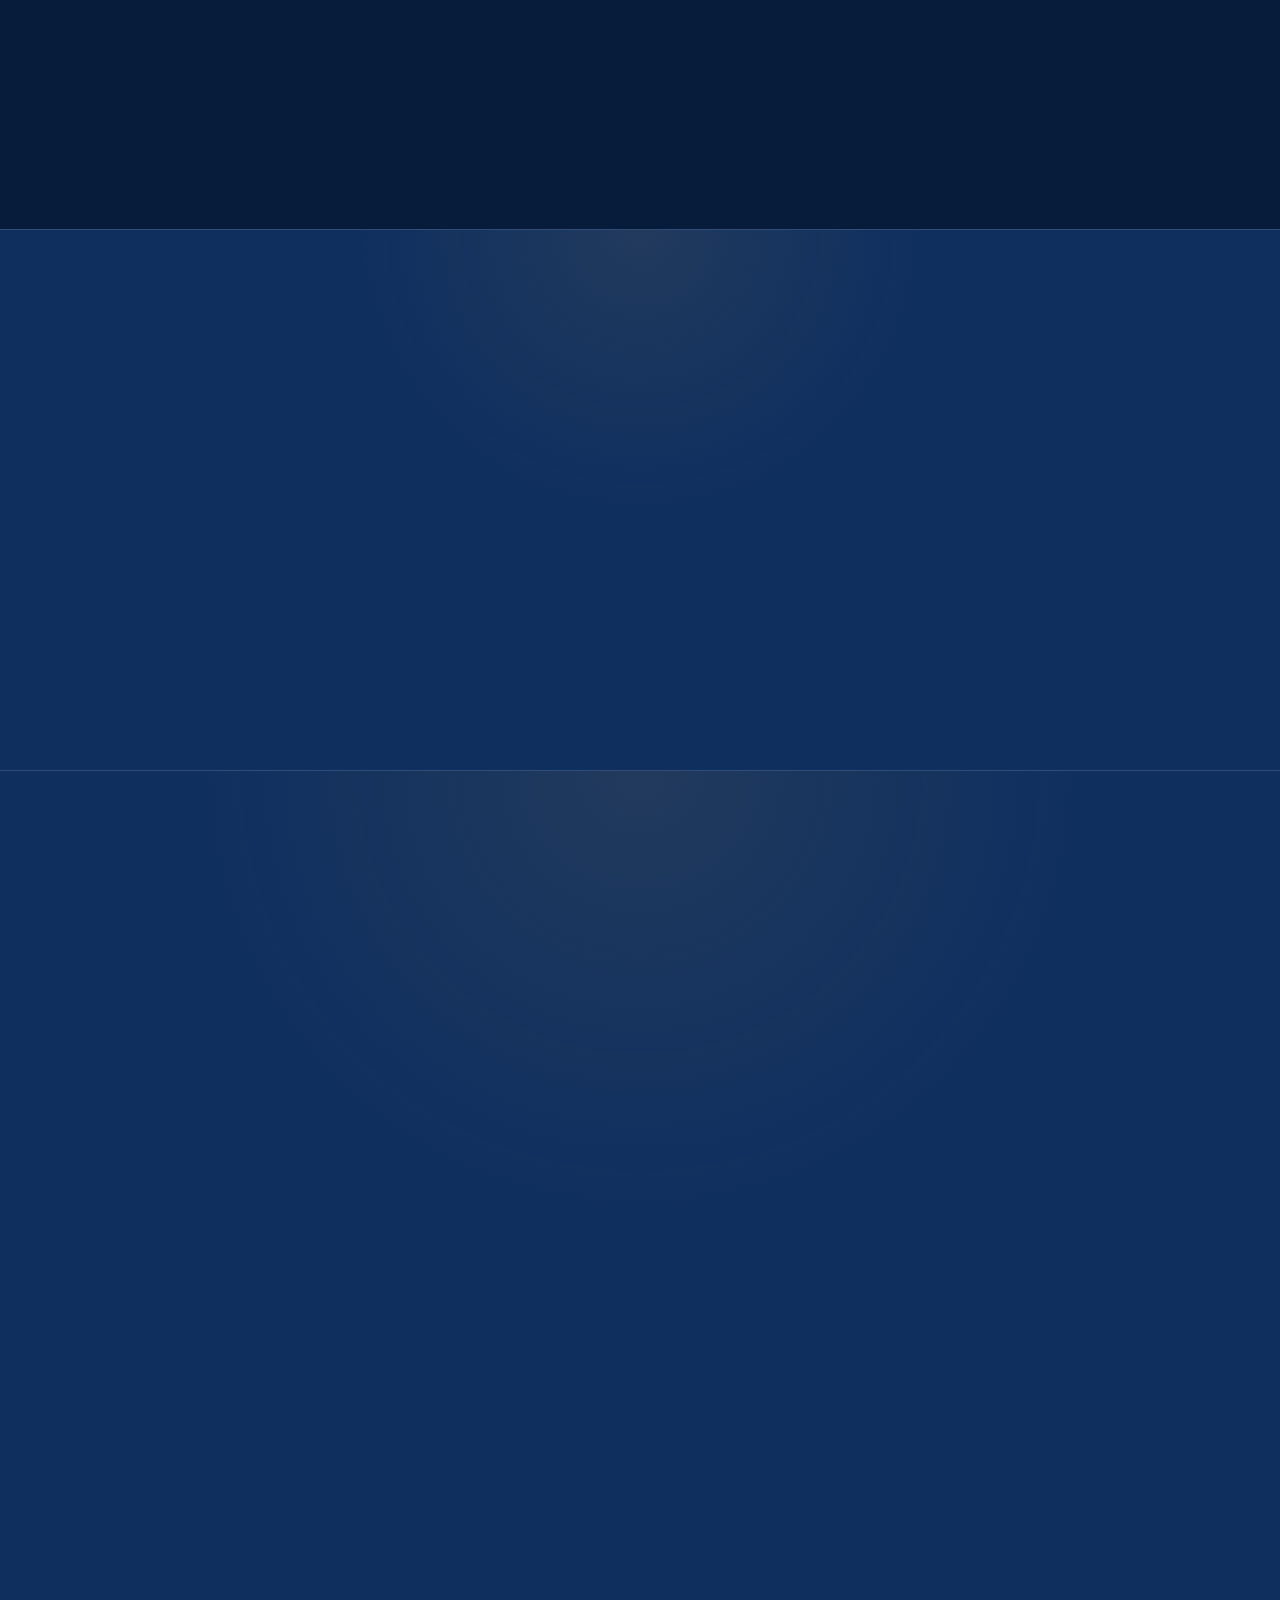
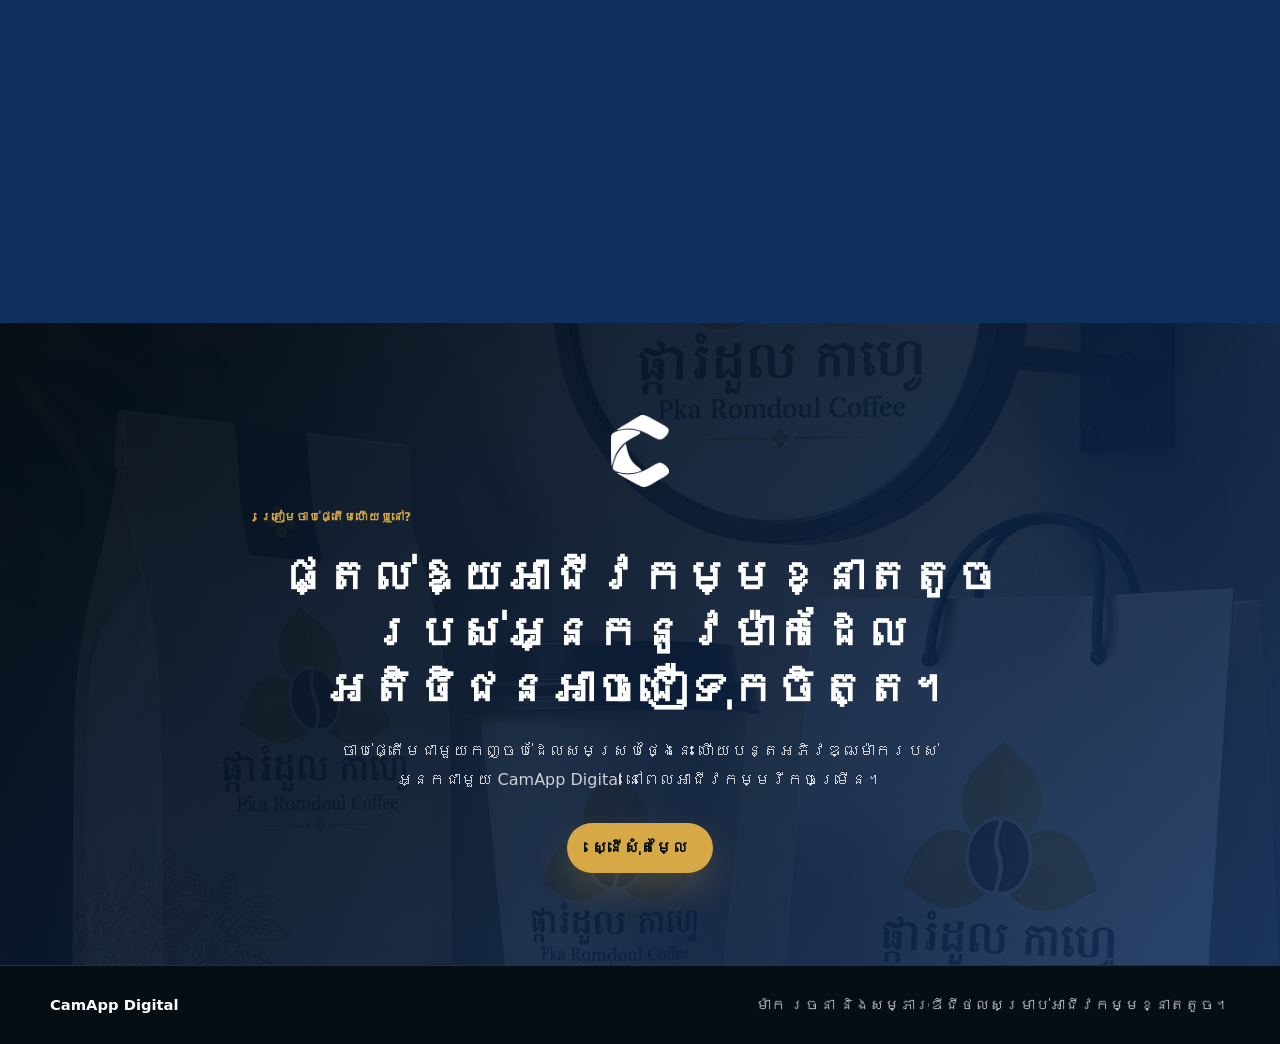
==== commit 9b0faafc: "Align homepage with logo design landing style" ====
--- a/index.html
+++ b/index.html
@@ -35,21 +35,28 @@
 
     <main id="top">
       <section class="hero" aria-labelledby="hero-title">
-        <div class="hero-backdrop" aria-hidden="true">
-          <img src="assets/portfolio-coffee.jpg" alt="" />
-        </div>
-        <div class="hero-overlay"></div>
-        <div class="container hero-content reveal">
-          <p class="eyebrow">កញ្ចប់ចាប់ផ្តើមម៉ាកសម្រាប់អាជីវកម្មខ្នាតតូច</p>
-          <h1 id="hero-title">បង្កើតម៉ាកដែលអតិថិជនចងចាំ។</h1>
-          <p class="hero-copy">
-            CamApp Digital ជួយអាជីវកម្មខ្នាតតូចឱ្យមើលទៅមានវិជ្ជាជីវៈចាប់ពីថ្ងៃដំបូង ជាមួយប្រព័ន្ធម៉ាកចាប់ផ្តើមពេញលេញ៖
-            ឡូហ្គោ ពណ៌ អក្សរ រូបភាពសម្រាប់បណ្ដាញសង្គម និងការណែនាំប្រើប្រាស់ម៉ាកជាក់ស្តែង។
-          </p>
-          <div class="hero-actions">
-            <a class="button button-primary" href="#pricing">មើលកញ្ចប់</a>
-            <a class="button button-secondary" href="#portfolio">មើលស្នាដៃ</a>
-            <a class="button button-secondary" href="logo-design/">មើលសេវារចនាឡូហ្គោ</a>
+        <div class="hero-glow" aria-hidden="true"></div>
+        <div class="container hero-layout">
+          <div class="hero-content reveal">
+            <p class="eyebrow"><span></span> កញ្ចប់ចាប់ផ្តើមម៉ាកសម្រាប់អាជីវកម្មខ្នាតតូច</p>
+            <h1 id="hero-title">បង្កើតម៉ាកដែលអតិថិជនចងចាំ។</h1>
+            <p class="hero-copy">
+              CamApp Digital ជួយអាជីវកម្មខ្នាតតូចឱ្យមើលទៅមានវិជ្ជាជីវៈចាប់ពីថ្ងៃដំបូង ជាមួយប្រព័ន្ធម៉ាកចាប់ផ្តើមពេញលេញ៖
+              ឡូហ្គោ ពណ៌ អក្សរ រូបភាពសម្រាប់បណ្ដាញសង្គម និងការណែនាំប្រើប្រាស់ម៉ាកជាក់ស្តែង។
+            </p>
+            <div class="hero-actions">
+              <a class="button button-primary" href="#pricing">មើលកញ្ចប់</a>
+              <a class="button button-secondary" href="#portfolio">មើលស្នាដៃ</a>
+              <a class="button button-secondary" href="logo-design/">មើលសេវារចនាឡូហ្គោ</a>
+            </div>
+            <p class="trust-line">
+              <span>រចនាផ្ទាល់ខ្លួន</span><span>សម្រាប់ប្រើប្រាស់ពិត</span><span>ឯកសាររួចរាល់សម្រាប់អាជីវកម្ម</span>
+            </p>
+          </div>
+
+          <div class="brand-showcase reveal" aria-label="គំរូម៉ាកអាជីវកម្មលើសម្ភារៈពិត">
+            <div class="showcase-label">ម៉ាកតែមួយ ប្រើបានគ្រប់ចំណុចប៉ះពាល់</div>
+            <img class="hero-mockup-image" src="assets/pka-romdoul-coffee-mockup.png" alt="គំរូឡូហ្គោលើកញ្ចប់ កែវ ស្លាក និងថង់អាជីវកម្ម" />
           </div>
         </div>
         <div class="hero-metrics" aria-label="Package highlights">
--- a/styles.css
+++ b/styles.css
@@ -1022,6 +1022,536 @@
   }
 }
 
+/* Homepage visual refresh aligned with the logo-design landing page. */
+:root {
+  --navy: #071b3a;
+  --navy-deep: #061733;
+  --navy-darker: #050d15;
+  --navy-soft: #0f2f5f;
+  --navy-card: #153966;
+  --gold: #d7a846;
+  --gold-dark: #a8791c;
+  --ink: #ffffff;
+  --muted: #aeb9c9;
+  --line: rgba(255, 255, 255, 0.14);
+  --paper: #ffffff;
+  --mist: #0f2f5f;
+  --shadow: 0 24px 70px rgba(2, 12, 28, 0.24);
+  --radius: 8px;
+}
+
+body {
+  color: #fff;
+  background: var(--navy-deep);
+}
+
+:focus-visible {
+  outline: 3px solid var(--gold);
+  outline-offset: 4px;
+}
+
+.container {
+  width: min(1180px, calc(100% - 40px));
+}
+
+.site-header {
+  min-height: 76px;
+  padding: 0 clamp(20px, 4vw, 48px);
+  background: transparent;
+  border-bottom: 1px solid transparent;
+  backdrop-filter: none;
+}
+
+.site-header.is-scrolled {
+  background: rgba(5, 13, 21, 0.94);
+  border-color: var(--line);
+  box-shadow: none;
+  backdrop-filter: blur(18px);
+}
+
+.brand {
+  gap: 11px;
+  font-size: 1.05rem;
+  font-weight: 700;
+  white-space: nowrap;
+}
+
+.site-nav {
+  gap: 25px;
+  font-size: 0.88rem;
+  font-weight: 600;
+}
+
+.site-nav a {
+  color: #e4e8ef;
+  opacity: 1;
+  transition: color 160ms ease, border-color 160ms ease, background 160ms ease;
+}
+
+.site-nav a:hover {
+  color: var(--gold);
+}
+
+.lang-switch {
+  min-height: 42px;
+  padding: 0 17px;
+  border-color: var(--line);
+}
+
+.nav-cta {
+  min-height: 42px;
+  color: #07110b;
+  background: var(--gold);
+  border-color: var(--gold);
+  font-weight: 800;
+}
+
+.nav-cta:hover {
+  color: #07110b;
+  background: #e8bc5a;
+}
+
+.hero {
+  min-height: 760px;
+  padding: 150px 0 140px;
+  background:
+    linear-gradient(115deg, rgba(5, 13, 21, 0.15), rgba(5, 13, 21, 0.82)),
+    radial-gradient(circle at 85% 18%, rgba(215, 168, 70, 0.12), transparent 34%),
+    linear-gradient(160deg, var(--navy), var(--navy-deep));
+}
+
+.hero::before {
+  position: absolute;
+  inset: 0;
+  content: "";
+  background-image:
+    linear-gradient(rgba(255, 255, 255, 0.025) 1px, transparent 1px),
+    linear-gradient(90deg, rgba(255, 255, 255, 0.025) 1px, transparent 1px);
+  background-size: 56px 56px;
+  mask-image: linear-gradient(to bottom, black, transparent 85%);
+}
+
+.hero-backdrop,
+.hero-overlay {
+  display: none;
+}
+
+.hero-glow {
+  position: absolute;
+  top: 12%;
+  right: -10%;
+  width: 44%;
+  aspect-ratio: 1;
+  border: 1px solid rgba(215, 168, 70, 0.16);
+  border-radius: 50%;
+  box-shadow: 0 0 100px rgba(215, 168, 70, 0.08) inset;
+}
+
+.hero-layout {
+  position: relative;
+  z-index: 2;
+  display: grid;
+  grid-template-columns: minmax(0, 0.92fr) minmax(460px, 1.08fr);
+  align-items: center;
+  gap: 64px;
+}
+
+.hero-content {
+  max-width: none;
+  margin: 0;
+}
+
+.eyebrow {
+  display: flex;
+  align-items: center;
+  gap: 10px;
+  margin-bottom: 20px;
+  color: var(--gold);
+  font-size: 0.76rem;
+  font-weight: 800;
+  letter-spacing: 0;
+}
+
+.eyebrow span {
+  width: 26px;
+  height: 2px;
+  background: var(--gold);
+}
+
+h1 {
+  max-width: 760px;
+  font-size: clamp(3.1rem, 4vw, 5.75rem);
+  line-height: 0.98;
+}
+
+html[lang="km"] h1 {
+  max-width: 760px;
+  font-size: clamp(2.45rem, 4.25vw, 4.75rem);
+  line-height: 1.14;
+}
+
+h2 {
+  color: #fff;
+  font-size: clamp(2rem, 3.5vw, 3.25rem);
+  line-height: 1.08;
+}
+
+h3 {
+  color: #fff;
+}
+
+.hero-copy {
+  max-width: 650px;
+  color: var(--muted);
+  font-size: 1.12rem;
+  line-height: 1.75;
+}
+
+.trust-line {
+  display: flex;
+  flex-wrap: wrap;
+  gap: 9px 20px;
+  margin: 24px 0 0;
+  color: var(--muted);
+  font-size: 0.82rem;
+}
+
+.trust-line span::before {
+  margin-right: 7px;
+  color: var(--gold);
+  content: "✓";
+}
+
+.brand-showcase {
+  position: relative;
+  min-height: 540px;
+  overflow: hidden;
+  border: 1px solid var(--line);
+  border-radius: var(--radius);
+  background: var(--navy-soft);
+  box-shadow: var(--shadow);
+  transform: perspective(1200px) rotateY(-4deg) rotateX(1deg);
+}
+
+.brand-showcase::after {
+  position: absolute;
+  inset: 0;
+  pointer-events: none;
+  content: "";
+  background:
+    linear-gradient(180deg, rgba(6, 23, 51, 0.14), transparent 34%),
+    linear-gradient(135deg, transparent 55%, rgba(215, 168, 70, 0.12));
+}
+
+.showcase-label {
+  position: absolute;
+  top: 20px;
+  left: 22px;
+  z-index: 3;
+  color: #fff;
+  font-size: 0.76rem;
+  font-weight: 700;
+  text-transform: uppercase;
+  text-shadow: 0 2px 14px rgba(0, 0, 0, 0.5);
+}
+
+.hero-mockup-image {
+  width: 100%;
+  height: 100%;
+  min-height: 540px;
+  object-fit: cover;
+}
+
+.hero-metrics {
+  z-index: 3;
+  gap: 14px;
+  width: min(980px, calc(100% - 40px));
+  padding: 0;
+  color: #fff;
+  background: transparent;
+  box-shadow: none;
+}
+
+.hero-metrics div {
+  min-height: 118px;
+  padding: 22px 24px;
+  border: 1px solid var(--line);
+  border-radius: var(--radius) var(--radius) 0 0;
+  background: rgba(15, 47, 95, 0.86);
+}
+
+.hero-metrics span {
+  color: var(--muted);
+}
+
+.section {
+  padding: 112px 0;
+  border-top: 1px solid var(--line);
+  background: var(--navy-deep);
+}
+
+.problem-section,
+.pricing-section,
+.faq-section,
+.inquiry-section {
+  background:
+    radial-gradient(circle at 50% 0%, rgba(215, 168, 70, 0.09), transparent 34%),
+    var(--navy-soft);
+}
+
+.included-section,
+.portfolio-section {
+  background: var(--navy-deep);
+}
+
+.section-heading,
+.section-intro {
+  max-width: 760px;
+}
+
+.problem-copy,
+.problem-copy p,
+.why-list p,
+.section-heading + p,
+.section-intro > p:not(.eyebrow),
+.feature-card p,
+.portfolio-item p,
+.plan-note,
+.faq-answer p {
+  color: var(--muted);
+}
+
+.feature-card,
+.price-card,
+.portfolio-item,
+.faq-item,
+.inquiry-panel {
+  border: 1px solid var(--line);
+  border-radius: var(--radius);
+  background: rgba(15, 47, 95, 0.82);
+  box-shadow: 0 24px 70px rgba(2, 12, 28, 0.18);
+}
+
+.feature-card,
+.portfolio-item,
+.faq-item {
+  transition: transform 180ms ease, border-color 180ms ease, background 180ms ease;
+}
+
+.feature-card:hover,
+.portfolio-item:hover,
+.faq-item:hover {
+  border-color: rgba(215, 168, 70, 0.5);
+  background: rgba(21, 57, 102, 0.92);
+  transform: translateY(-3px);
+}
+
+.feature-marker {
+  color: #07110b;
+  background: var(--gold);
+}
+
+.price-card {
+  background: rgba(6, 23, 51, 0.54);
+}
+
+.price-card.featured {
+  background: linear-gradient(180deg, rgba(21, 57, 102, 0.96), rgba(6, 23, 51, 0.96));
+  border-color: rgba(215, 168, 70, 0.72);
+}
+
+.plan-label,
+.price,
+.price-card li {
+  color: #fff;
+}
+
+.price-card .plan-note,
+.price-card:not(.featured) li {
+  color: var(--muted);
+}
+
+.button-primary {
+  color: #07110b;
+  background: var(--gold);
+}
+
+.button-primary:hover {
+  background: #e8bc5a;
+}
+
+.button-secondary,
+.button-outline {
+  color: #fff;
+  border-color: rgba(255, 255, 255, 0.32);
+  background: rgba(255, 255, 255, 0.04);
+}
+
+.button-secondary:hover,
+.button-outline:hover {
+  color: var(--gold);
+  border-color: var(--gold);
+  background: rgba(215, 168, 70, 0.08);
+}
+
+.portfolio-item img {
+  background: #fff;
+}
+
+.why-section {
+  background:
+    radial-gradient(circle at 10% 0%, rgba(215, 168, 70, 0.11), transparent 28%),
+    var(--navy);
+}
+
+.why-list div {
+  padding: 24px;
+  border: 1px solid var(--line);
+  border-radius: var(--radius);
+  background: rgba(15, 47, 95, 0.56);
+}
+
+.faq-item button {
+  color: #fff;
+  background: transparent;
+}
+
+.faq-item button span {
+  border-color: var(--line);
+}
+
+.faq-item button span::before,
+.faq-item button span::after {
+  background: #fff;
+}
+
+.inquiry-panel {
+  background: rgba(6, 23, 51, 0.58);
+}
+
+.inquiry-form label {
+  color: #fff;
+}
+
+.inquiry-form input,
+.inquiry-form select,
+.inquiry-form textarea {
+  color: #fff;
+  background: rgba(255, 255, 255, 0.06);
+  border-color: var(--line);
+}
+
+.inquiry-form input:focus,
+.inquiry-form select:focus,
+.inquiry-form textarea:focus {
+  background: rgba(255, 255, 255, 0.09);
+  border-color: var(--gold);
+  box-shadow: 0 0 0 4px rgba(215, 168, 70, 0.16);
+}
+
+.summary-card {
+  background: linear-gradient(180deg, var(--navy-card), var(--navy-deep));
+}
+
+.final-cta {
+  background:
+    linear-gradient(135deg, rgba(5, 13, 21, 0.96), rgba(15, 47, 95, 0.88)),
+    url("assets/pka-romdoul-coffee-mockup.png") center/cover;
+}
+
+.site-footer {
+  border-top: 1px solid var(--line);
+  background: var(--navy-darker);
+}
+
+@media (max-width: 1040px) {
+  .hero-layout {
+    grid-template-columns: 1fr;
+    gap: 42px;
+  }
+
+  .brand-showcase {
+    min-height: 460px;
+    transform: none;
+  }
+
+  .hero-mockup-image {
+    min-height: 460px;
+  }
+}
+
+@media (max-width: 920px) {
+  .site-nav {
+    color: #fff;
+    background: rgba(6, 23, 51, 0.98);
+    border: 1px solid var(--line);
+    box-shadow: var(--shadow);
+  }
+
+  .site-nav a {
+    color: #fff;
+  }
+
+  .lang-switch {
+    border-color: var(--line);
+  }
+
+  .hero {
+    padding-top: 124px;
+  }
+
+  .hero-content {
+    width: auto;
+    margin: 0;
+  }
+
+  .hero-metrics {
+    width: min(100% - 40px, 520px);
+    margin-top: 32px;
+  }
+
+  .hero-metrics div {
+    border-radius: var(--radius);
+  }
+}
+
+@media (max-width: 640px) {
+  h1,
+  html[lang="km"] h1 {
+    font-size: clamp(2.35rem, 12vw, 3.35rem);
+  }
+
+  .hero {
+    padding-bottom: 60px;
+  }
+
+  .hero-layout {
+    gap: 30px;
+  }
+
+  .hero-actions .button {
+    width: 100%;
+  }
+
+  .button {
+    width: auto;
+  }
+
+  .brand-showcase,
+  .hero-mockup-image {
+    min-height: 300px;
+  }
+
+  .hero-metrics div {
+    min-height: 96px;
+    padding: 18px 20px;
+  }
+
+  .showcase-label {
+    font-size: 0.68rem;
+  }
+}
+
 @media (prefers-reduced-motion: reduce) {
   *,
   *::before,
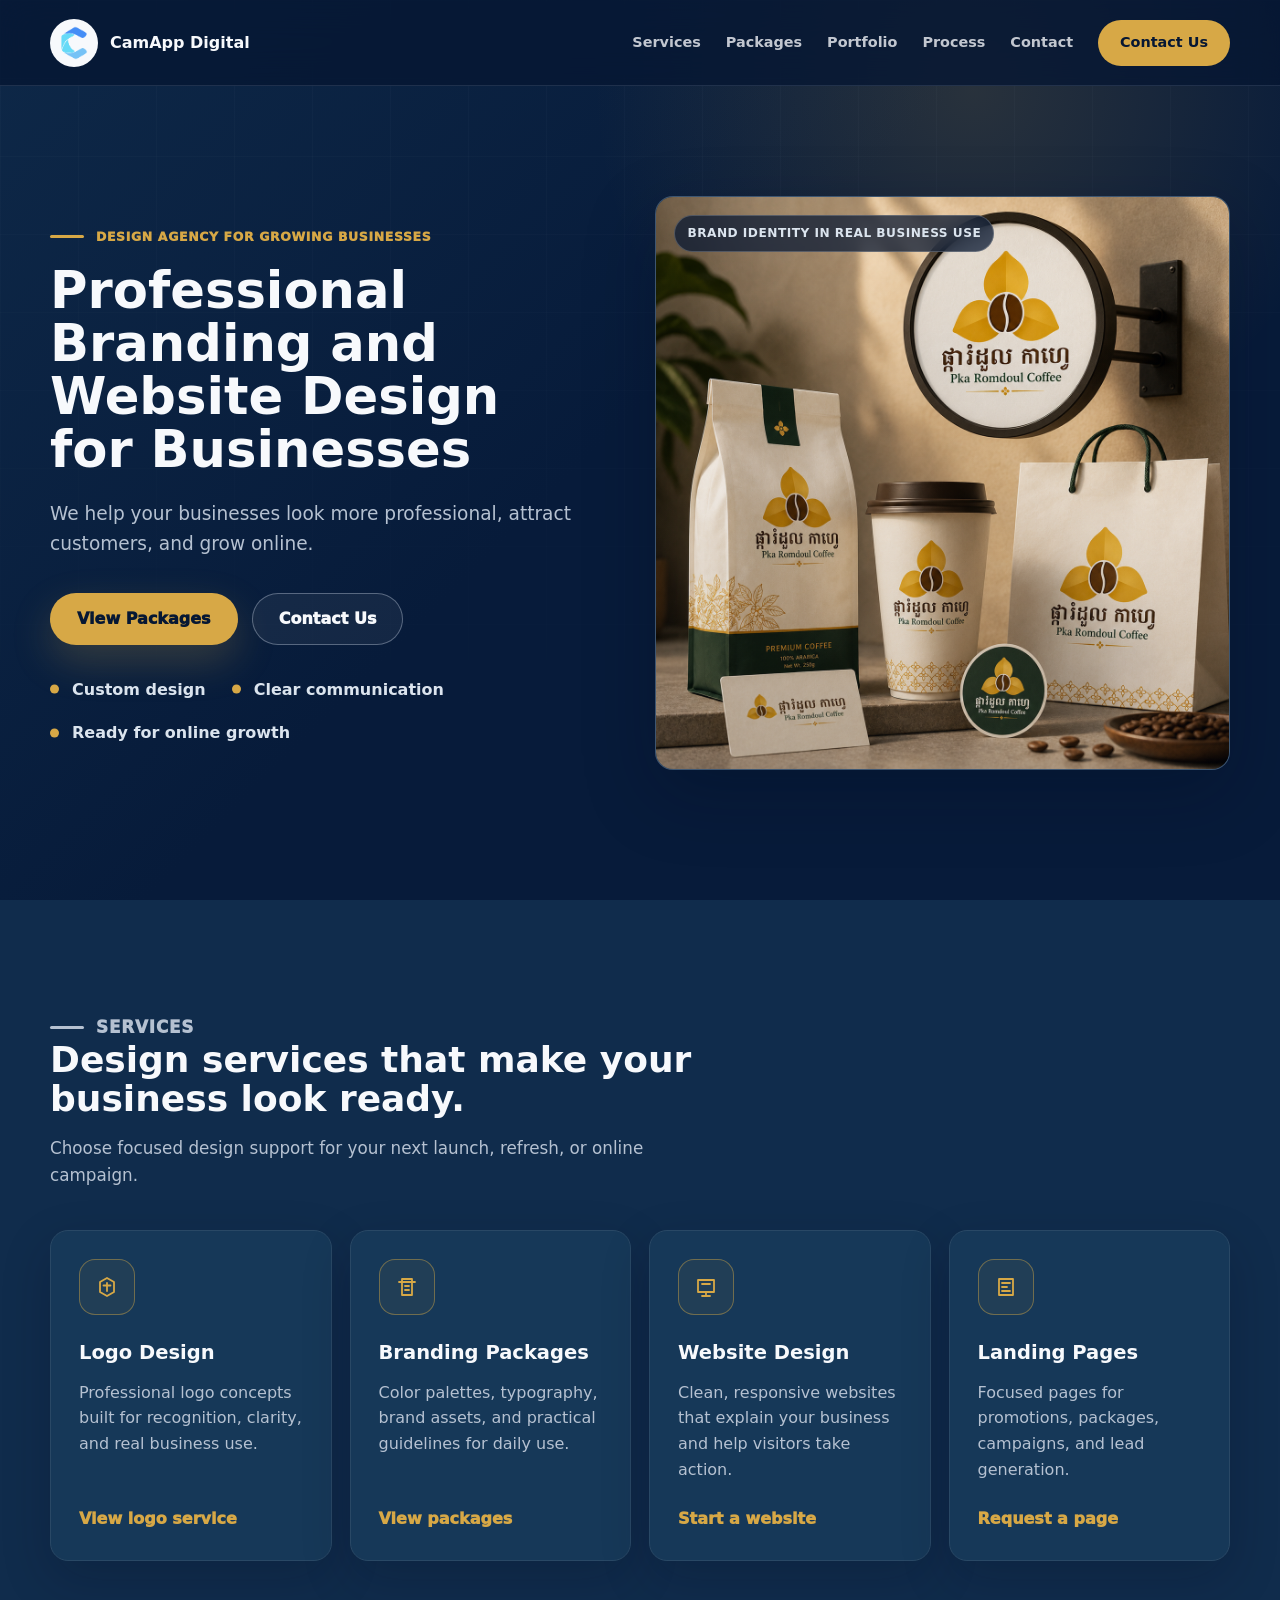
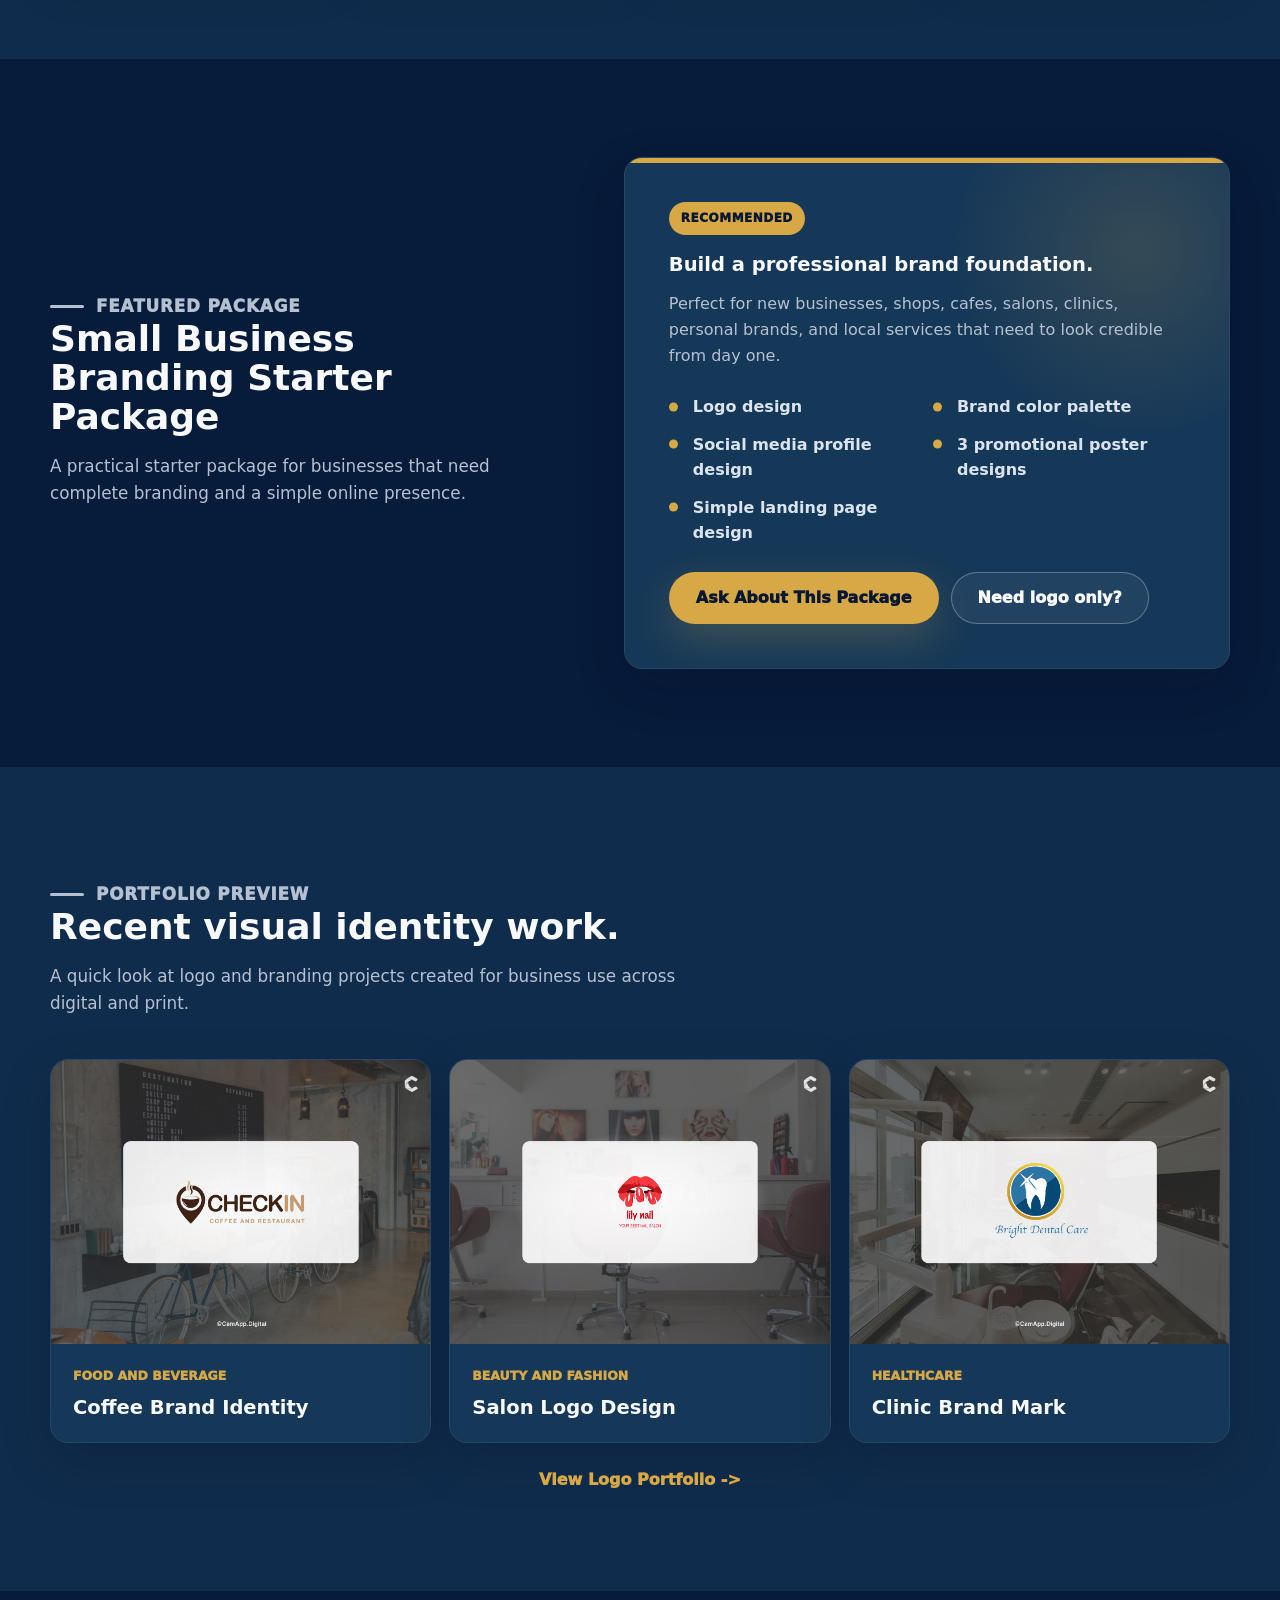
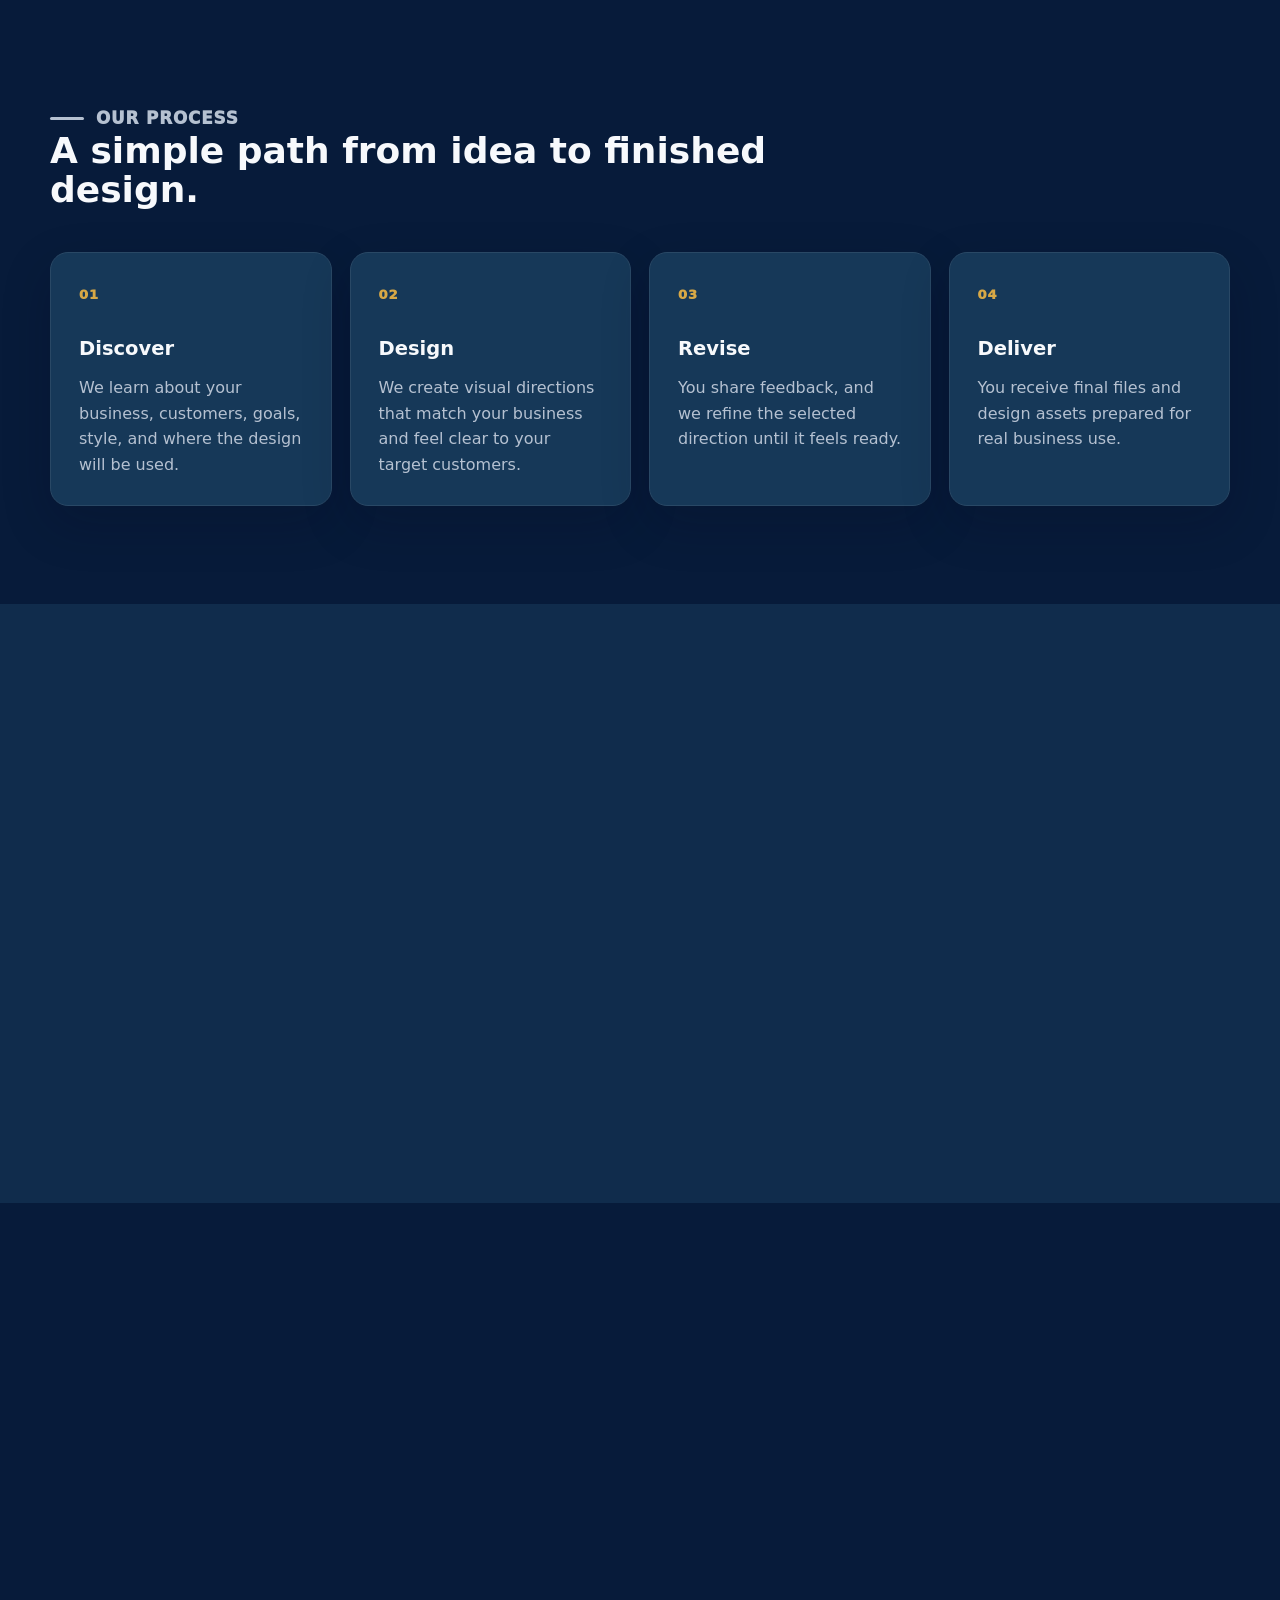
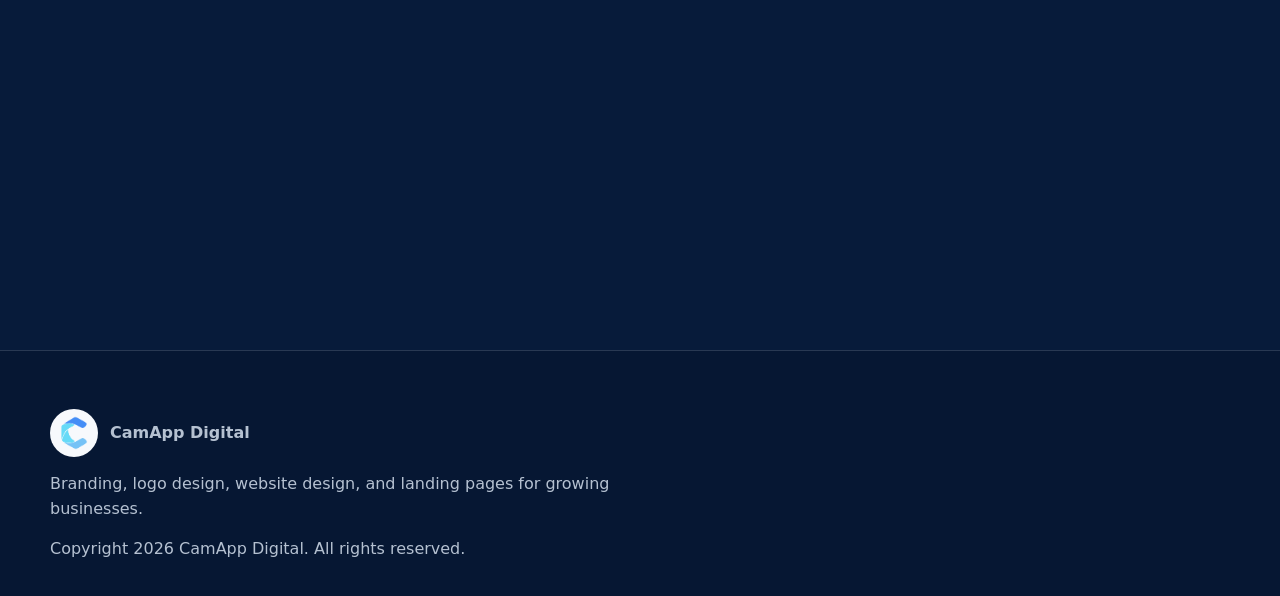
==== commit 49ae6f7d: "Update CamApp Digital homepage" ====
--- a/index.html
+++ b/index.html
@@ -1,414 +1,306 @@
 <!DOCTYPE html>
-<html lang="km">
+<html lang="en">
   <head>
     <meta charset="UTF-8" />
     <meta name="viewport" content="width=device-width, initial-scale=1.0" />
-    <title>កញ្ចប់ចាប់ផ្តើមម៉ាកសម្រាប់អាជីវកម្មខ្នាតតូច | CamApp Digital</title>
+    <title>CamApp Digital | Branding and Website Design Agency</title>
     <meta
       name="description"
-      content="កញ្ចប់ចាប់ផ្តើមម៉ាកសម្រាប់អាជីវកម្មខ្នាតតូច ដោយ CamApp Digital។"
+      content="CamApp Digital helps businesses look professional, attract customers, and grow online with branding, logo design, websites, and landing pages."
     />
     <link rel="icon" href="assets/camapp-logo.png" />
-    <link rel="stylesheet" href="styles.css" />
+    <link rel="preload" as="image" href="assets/pka-romdoul-coffee-mockup.png" />
+    <link rel="stylesheet" href="styles.css?v=2" />
   </head>
   <body>
+    <a class="skip-link" href="#main-content">Skip to main content</a>
     <header class="site-header" data-header>
-      <a class="brand" href="#top" aria-label="CamApp Digital home">
-        <img src="assets/camapp-logo.png" alt="CamApp Digital logo" />
+      <a class="brand" href="https://camapp.dev/" aria-label="CamApp Digital home">
+        <img src="assets/camapp-logo.png" alt="" width="48" height="48" />
         <span>CamApp Digital</span>
       </a>
-      <button class="menu-toggle" type="button" aria-expanded="false" aria-controls="site-nav">
+      <button class="menu-toggle" type="button" aria-expanded="false" aria-controls="site-nav" aria-label="Open navigation">
         <span></span>
         <span></span>
         <span></span>
       </button>
-      <nav class="site-nav" id="site-nav">
-        <a href="#included">មានអ្វីខ្លះ</a>
-        <a href="#pricing">តម្លៃ</a>
-        <a href="#portfolio">ស្នាដៃ</a>
-        <a href="logo-design/">សេវាឡូហ្គោ</a>
-        <a href="#faq">សំណួរ</a>
-        <a class="lang-switch" href="english.html" lang="en">English</a>
-        <a class="nav-cta" href="#contact">កក់ឥឡូវនេះ</a>
+      <nav class="site-nav" id="site-nav" aria-label="Primary navigation">
+        <a href="#services">Services</a>
+        <a href="#packages">Packages</a>
+        <a href="#portfolio">Portfolio</a>
+        <a href="#process">Process</a>
+        <a href="#contact">Contact</a>
+        <a class="nav-cta" href="#contact">Contact Us</a>
       </nav>
     </header>
 
-    <main id="top">
-      <section class="hero" aria-labelledby="hero-title">
-        <div class="hero-glow" aria-hidden="true"></div>
-        <div class="container hero-layout">
-          <div class="hero-content reveal">
-            <p class="eyebrow"><span></span> កញ្ចប់ចាប់ផ្តើមម៉ាកសម្រាប់អាជីវកម្មខ្នាតតូច</p>
-            <h1 id="hero-title">បង្កើតម៉ាកដែលអតិថិជនចងចាំ។</h1>
-            <p class="hero-copy">
-              CamApp Digital ជួយអាជីវកម្មខ្នាតតូចឱ្យមើលទៅមានវិជ្ជាជីវៈចាប់ពីថ្ងៃដំបូង ជាមួយប្រព័ន្ធម៉ាកចាប់ផ្តើមពេញលេញ៖
-              ឡូហ្គោ ពណ៌ អក្សរ រូបភាពសម្រាប់បណ្ដាញសង្គម និងការណែនាំប្រើប្រាស់ម៉ាកជាក់ស្តែង។
+    <main id="main-content">
+      <section class="hero" id="top" aria-labelledby="hero-title">
+        <div class="hero-grid" aria-hidden="true"></div>
+        <div class="shell hero-layout">
+          <div class="hero-copy reveal">
+            <p class="eyebrow"><span></span> Design agency for growing businesses</p>
+            <h1 id="hero-title">Professional Branding and Website Design for Businesses</h1>
+            <p>
+              We help your businesses look more professional, attract customers, and grow online.
             </p>
             <div class="hero-actions">
-              <a class="button button-primary" href="#pricing">មើលកញ្ចប់</a>
-              <a class="button button-secondary" href="#portfolio">មើលស្នាដៃ</a>
-              <a class="button button-secondary" href="logo-design/">មើលសេវារចនាឡូហ្គោ</a>
+              <a class="button button-accent" href="#packages">View Packages</a>
+              <a class="button button-outline" href="#contact">Contact Us</a>
             </div>
-            <p class="trust-line">
-              <span>រចនាផ្ទាល់ខ្លួន</span><span>សម្រាប់ប្រើប្រាស់ពិត</span><span>ឯកសាររួចរាល់សម្រាប់អាជីវកម្ម</span>
-            </p>
-          </div>
-
-          <div class="brand-showcase reveal" aria-label="គំរូម៉ាកអាជីវកម្មលើសម្ភារៈពិត">
-            <div class="showcase-label">ម៉ាកតែមួយ ប្រើបានគ្រប់ចំណុចប៉ះពាល់</div>
-            <img class="hero-mockup-image" src="assets/pka-romdoul-coffee-mockup.png" alt="គំរូឡូហ្គោលើកញ្ចប់ កែវ ស្លាក និងថង់អាជីវកម្ម" />
-          </div>
-        </div>
-        <div class="hero-metrics" aria-label="Package highlights">
-          <div>
-            <strong>7+</strong>
-            <span>ធាតុសំខាន់ៗរបស់ម៉ាក</span>
-          </div>
-          <div>
-            <strong>3</strong>
-            <span>ជម្រើសដែលអាចបត់បែនបាន</span>
-          </div>
-          <div>
-            <strong>100%</strong>
-            <span>ឯកសាររួចរាល់សម្រាប់ប្រើ</span>
-          </div>
-        </div>
-      </section>
-
-      <section class="section problem-section" aria-labelledby="problem-title">
-        <div class="container two-column">
-          <div class="section-intro reveal">
-            <p class="eyebrow">បញ្ហា</p>
-            <h2 id="problem-title">អាជីវកម្មល្អៗអាចបាត់បង់ទំនុកចិត្ត មុនពេលអតិថិជនទាក់ទងមក។</h2>
-          </div>
-          <div class="problem-copy reveal">
-            <p>
-              អាជីវកម្មខ្នាតតូចត្រូវប្រកួតជាមួយម៉ាកដែលមើលទៅស្អាត និងមានស្តង់ដាររួចហើយនៅលើអនឡាញ។
-              បើឡូហ្គោ ពណ៌ ផុស និងសម្ភារៈបោះពុម្ពមិនស៊ីគ្នា អតិថិជនអាចគិតថាសេវាកម្មរបស់អ្នកក៏មិនស្ថិតស្ថេរដែរ។
-            </p>
-            <p>
-              ម៉ាកដែលល្អជួយឱ្យអាជីវកម្មមើលទៅគួរឱ្យទុកចិត្ត បង្ហាញតម្លៃបានលឿន និងមានអត្តសញ្ញាណច្បាស់នៅលើ
-              Facebook ម៉ឺនុយ ផ្លាកសញ្ញា កញ្ចប់ផលិតផល វិក្កយបត្រ និងចំណុចប៉ះពាល់ជាមួយអតិថិជន។
-            </p>
-          </div>
-        </div>
-      </section>
-
-      <section class="section included-section" id="included" aria-labelledby="included-title">
-        <div class="container">
-          <div class="section-heading reveal">
-            <p class="eyebrow">មានអ្វីខ្លះ</p>
-            <h2 id="included-title">កញ្ចប់ម៉ាកដែលអាចប្រើបានពិត សម្រាប់ចាប់ផ្តើម និងលក់ដោយមានទំនុកចិត្ត។</h2>
-          </div>
-          <div class="feature-grid">
-            <article class="feature-card reveal">
-              <span class="feature-marker">01</span>
-              <h3>រចនាឡូហ្គោសំខាន់</h3>
-              <p>ទិសដៅឡូហ្គោស្អាត ដែលផ្អែកលើឈ្មោះអាជីវកម្ម អតិថិជនគោលដៅ និងអត្តចរិតម៉ាករបស់អ្នក។</p>
-            </article>
-            <article class="feature-card reveal">
-              <span class="feature-marker">02</span>
-              <h3>ពណ៌ម៉ាក</h3>
-              <p>ជម្រើសពណ៌មានវិជ្ជាជីវៈ ដែលជួយឱ្យម៉ាករបស់អ្នកងាយសម្គាល់ ទាំងអនឡាញ និងក្រៅអនឡាញ។</p>
-            </article>
-            <article class="feature-card reveal">
-              <span class="feature-marker">03</span>
-              <h3>ការជ្រើសរើសអក្សរ</h3>
-              <p>ការណែនាំអក្សរសាមញ្ញ សម្រាប់ផុស តារាងតម្លៃ ម៉ឺនុយ និងការផ្សព្វផ្សាយប្រចាំថ្ងៃ។</p>
-            </article>
-            <article class="feature-card reveal">
-              <span class="feature-marker">04</span>
-              <h3>រូបភាពបណ្ដាញសង្គមចាប់ផ្តើម</h3>
-              <p>រូបភាពប្រូហ្វាល់ គម្រប និងផុសដែលរៀបចំតាមទំហំសមរម្យសម្រាប់បណ្ដាញអាជីវកម្មរបស់អ្នក។</p>
-            </article>
-            <article class="feature-card reveal">
-              <span class="feature-marker">05</span>
-              <h3>មគ្គុទ្ទេសក៍ម៉ាកខ្នាតតូច</h3>
-              <p>ឯកសារណែនាំខ្លីៗ ដើម្បីឱ្យឡូហ្គោ ពណ៌ និងប្លង់របស់អ្នកនៅតែស៊ីគ្នាបន្ទាប់ពីប្រគល់ការងារ។</p>
-            </article>
-            <article class="feature-card reveal">
-              <span class="feature-marker">06</span>
-              <h3>ឯកសាររចនាចុងក្រោយ</h3>
-              <p>ឯកសាររៀបចំជាស្រេច សម្រាប់ប្រើអនឡាញ បោះពុម្ព និងប្រគល់ឱ្យក្រុមការងារ ឬអ្នកផ្គត់ផ្គង់។</p>
-            </article>
-          </div>
-        </div>
-      </section>
-
-      <section class="section pricing-section" id="pricing" aria-labelledby="pricing-title">
-        <div class="container">
-          <div class="section-heading reveal">
-            <p class="eyebrow">កញ្ចប់តម្លៃរបស់ CamApp Digital</p>
-            <h2 id="pricing-title">ជ្រើសរើសកញ្ចប់ដែលសមស្របនឹងដំណាក់កាលអាជីវកម្មរបស់អ្នក។</h2>
-          </div>
-          <div class="pricing-grid">
-            <article class="price-card reveal">
-              <p class="plan-label">Basic</p>
-              <h3>Basic Logo Package</h3>
-              <p class="price">$49</p>
-              <p class="plan-note">ល្អបំផុតសម្រាប់ប្រើលើបណ្ដាញសង្គម។</p>
-              <ul>
-                <li>គំនិតឡូហ្គោ 1</li>
-                <li>កែសម្រួល 1 ជុំ</li>
-                <li>ឯកសារ PNG និង JPG</li>
-                <li>ឡូហ្គោប្រូហ្វាល់បណ្ដាញសង្គម</li>
-              </ul>
-              <a class="button button-outline" href="#contact">ទាក់ទងឥឡូវនេះ</a>
-            </article>
-            <article class="price-card reveal">
-              <p class="plan-label">Standard</p>
-              <h3>Standard Branding Package</h3>
-              <p class="price">$149</p>
-              <p class="plan-note">ល្អបំផុតសម្រាប់អាជីវកម្មខ្នាតតូចដែលត្រូវការអត្តសញ្ញាណម៉ាកមានវិជ្ជាជីវៈ។</p>
-              <ul>
-                <li>គំនិតឡូហ្គោ 2</li>
-                <li>កែសម្រួល 3 ជុំ</li>
-                <li>ឯកសារ PNG, JPG, PDF និង SVG</li>
-                <li>ពណ៌ម៉ាក</li>
-                <li>ការណែនាំអក្សរ</li>
-                <li>រចនាកាតអាជីវកម្ម</li>
-              </ul>
-              <a class="button button-primary" href="#contact">ទាក់ទងឥឡូវនេះ</a>
-            </article>
-            <article class="price-card featured reveal">
-              <span class="recommended-badge">Recommended</span>
-              <p class="plan-label">Starter</p>
-              <h3>Small Business Branding Starter Package</h3>
-              <p class="price">$299</p>
-              <p class="plan-note">ល្អបំផុតសម្រាប់អាជីវកម្មដែលត្រូវការម៉ាកពេញលេញ និងវត្តមានអនឡាញមូលដ្ឋាន។</p>
-              <ul>
-                <li>រចនាឡូហ្គោ</li>
-                <li>ពណ៌ម៉ាក</li>
-                <li>រចនាប្រូហ្វាល់បណ្ដាញសង្គម</li>
-                <li>រចនាផ្ទាំងផ្សព្វផ្សាយ 3</li>
-                <li>រចនាទំព័រ landing page សាមញ្ញ</li>
-              </ul>
-              <a class="button button-primary" href="#contact">ទាក់ទងឥឡូវនេះ</a>
-            </article>
-          </div>
+            <ul class="trust-list" aria-label="CamApp Digital service benefits">
+              <li>Custom design</li>
+              <li>Clear communication</li>
+              <li>Ready for online growth</li>
+            </ul>
+          </div>
+
+          <div class="hero-visual reveal">
+            <div class="visual-label">Brand identity in real business use</div>
+            <img src="assets/pka-romdoul-coffee-mockup.png" alt="CamApp Digital branding mockup on packaging, cup, sign, and bag" />
+          </div>
+        </div>
+      </section>
+
+      <section class="section services-section" id="services" aria-labelledby="services-title">
+        <div class="shell">
+          <div class="section-heading reveal">
+            <p class="eyebrow"><span></span> Services</p>
+            <h2 id="services-title">Design services that make your business look ready.</h2>
+            <p>
+              Choose focused design support for your next launch, refresh, or online campaign.
+            </p>
+          </div>
+          <div class="service-grid">
+            <article class="service-card reveal">
+              <span class="card-icon" aria-hidden="true">
+                <svg viewBox="0 0 24 24"><path d="M12 3l7 4v10l-7 4-7-4V7l7-4z"/><path d="M12 8v8"/><path d="M8.5 10.5h7"/></svg>
+              </span>
+              <h3>Logo Design</h3>
+              <p>Professional logo concepts built for recognition, clarity, and real business use.</p>
+              <a href="logo-design/">View logo service</a>
+            </article>
+            <article class="service-card reveal">
+              <span class="card-icon" aria-hidden="true">
+                <svg viewBox="0 0 24 24"><path d="M4 7h16"/><path d="M7 4h10v16H7z"/><path d="M10 11h4"/><path d="M10 15h4"/></svg>
+              </span>
+              <h3>Branding Packages</h3>
+              <p>Color palettes, typography, brand assets, and practical guidelines for daily use.</p>
+              <a href="#packages">View packages</a>
+            </article>
+            <article class="service-card reveal">
+              <span class="card-icon" aria-hidden="true">
+                <svg viewBox="0 0 24 24"><path d="M4 5h16v12H4z"/><path d="M8 21h8"/><path d="M12 17v4"/><path d="M8 9h8"/></svg>
+              </span>
+              <h3>Website Design</h3>
+              <p>Clean, responsive websites that explain your business and help visitors take action.</p>
+              <a href="#contact">Start a website</a>
+            </article>
+            <article class="service-card reveal">
+              <span class="card-icon" aria-hidden="true">
+                <svg viewBox="0 0 24 24"><path d="M5 4h14v16H5z"/><path d="M8 8h8"/><path d="M8 12h5"/><path d="M8 16h8"/></svg>
+              </span>
+              <h3>Landing Pages</h3>
+              <p>Focused pages for promotions, packages, campaigns, and lead generation.</p>
+              <a href="#contact">Request a page</a>
+            </article>
+          </div>
+        </div>
+      </section>
+
+      <section class="section package-section" id="packages" aria-labelledby="package-title">
+        <div class="shell package-layout">
+          <div class="section-heading reveal">
+            <p class="eyebrow"><span></span> Featured package</p>
+            <h2 id="package-title">Small Business Branding Starter Package</h2>
+            <p>
+              A practical starter package for businesses that need complete branding and a simple online presence.
+            </p>
+          </div>
+          <article class="featured-package reveal">
+            <div>
+              <span class="badge">Recommended</span>
+              <h3>Build a professional brand foundation.</h3>
+              <p>
+                Perfect for new businesses, shops, cafes, salons, clinics, personal brands, and local services that need to look credible from day one.
+              </p>
+            </div>
+            <ul>
+              <li>Logo design</li>
+              <li>Brand color palette</li>
+              <li>Social media profile design</li>
+              <li>3 promotional poster designs</li>
+              <li>Simple landing page design</li>
+            </ul>
+            <div class="package-actions">
+              <a class="button button-accent" href="#contact">Ask About This Package</a>
+              <a class="button button-outline" href="logo-design/">Need logo only?</a>
+            </div>
+          </article>
         </div>
       </section>
 
       <section class="section portfolio-section" id="portfolio" aria-labelledby="portfolio-title">
-        <div class="container">
-          <div class="section-heading reveal">
-            <p class="eyebrow">មើលស្នាដៃខ្លះៗ</p>
-            <h2 id="portfolio-title">ស្នាដៃម៉ាកសម្រាប់អាជីវកម្មខ្នាតតូចពិតៗ។</h2>
+        <div class="shell">
+          <div class="section-heading reveal">
+            <p class="eyebrow"><span></span> Portfolio preview</p>
+            <h2 id="portfolio-title">Recent visual identity work.</h2>
+            <p>
+              A quick look at logo and branding projects created for business use across digital and print.
+            </p>
           </div>
           <div class="portfolio-grid">
-            <article class="portfolio-item reveal">
-              <img src="assets/portfolio-coffee.jpg" alt="Coffee shop logo design by CamApp Digital" />
+            <article class="portfolio-card reveal">
+              <img src="assets/portfolio-coffee.jpg" alt="Coffee business logo design preview" loading="lazy" />
               <div>
-                <h3>ម៉ាកហាងកាហ្វេ</h3>
-                <p>អត្តសញ្ញាណកក់ក្តៅ និងងាយចងចាំសម្រាប់គំនិតហាងកាហ្វេក្នុងតំបន់។</p>
+                <p>Food and beverage</p>
+                <h3>Coffee Brand Identity</h3>
               </div>
             </article>
-            <article class="portfolio-item reveal">
-              <img src="assets/portfolio-gym.jpg" alt="Fitness business logo design by CamApp Digital" />
+            <article class="portfolio-card reveal">
+              <img src="assets/portfolio-nail.jpg" alt="Beauty salon logo design preview" loading="lazy" />
               <div>
-                <h3>ម៉ាកហាត់ប្រាណ</h3>
-                <p>ប្រព័ន្ធឡូហ្គោរឹងមាំ សម្រាប់អាជីវកម្មដែលផ្តោតលើថាមពល និងកម្លាំង។</p>
+                <p>Beauty and fashion</p>
+                <h3>Salon Logo Design</h3>
               </div>
             </article>
-            <article class="portfolio-item reveal">
-              <img src="assets/portfolio-dental.jpg" alt="Dental clinic logo design by CamApp Digital" />
+            <article class="portfolio-card reveal">
+              <img src="assets/portfolio-dental.jpg" alt="Clinic logo design preview" loading="lazy" />
               <div>
-                <h3>ម៉ាកគ្លីនិក</h3>
-                <p>អត្តសញ្ញាណស្អាត និងទំនើបសម្រាប់សេវាកម្មដែលត្រូវការទំនុកចិត្ត។</p>
+                <p>Healthcare</p>
+                <h3>Clinic Brand Mark</h3>
               </div>
             </article>
-            <article class="portfolio-item reveal">
-              <img src="assets/portfolio-nail.jpg" alt="Nail salon logo design by CamApp Digital" />
-              <div>
-                <h3>ម៉ាកសម្រស់</h3>
-                <p>រូបរាងទន់ភ្លន់ និងទាន់សម័យសម្រាប់ហាងសាឡន និងអតិថិជនផ្នែកសម្រស់។</p>
-              </div>
-            </article>
-          </div>
+          </div>
+          <div class="portfolio-actions reveal">
+            <a class="text-link" href="logo-design/#portfolio">View Logo Portfolio <span aria-hidden="true">-></span></a>
+          </div>
+        </div>
+      </section>
+
+      <section class="section process-section" id="process" aria-labelledby="process-title">
+        <div class="shell">
+          <div class="section-heading reveal">
+            <p class="eyebrow"><span></span> Our process</p>
+            <h2 id="process-title">A simple path from idea to finished design.</h2>
+          </div>
+          <ol class="process-list">
+            <li class="reveal">
+              <span>01</span>
+              <h3>Discover</h3>
+              <p>We learn about your business, customers, goals, style, and where the design will be used.</p>
+            </li>
+            <li class="reveal">
+              <span>02</span>
+              <h3>Design</h3>
+              <p>We create visual directions that match your business and feel clear to your target customers.</p>
+            </li>
+            <li class="reveal">
+              <span>03</span>
+              <h3>Revise</h3>
+              <p>You share feedback, and we refine the selected direction until it feels ready.</p>
+            </li>
+            <li class="reveal">
+              <span>04</span>
+              <h3>Deliver</h3>
+              <p>You receive final files and design assets prepared for real business use.</p>
+            </li>
+          </ol>
         </div>
       </section>
 
       <section class="section why-section" aria-labelledby="why-title">
-        <div class="container two-column">
-          <div class="section-intro reveal">
-            <p class="eyebrow">ហេតុអ្វីជ្រើសយើង</p>
-            <h2 id="why-title">CamApp Digital ធ្វើឱ្យការបង្កើតម៉ាកច្បាស់ ងាយប្រើ និងរួចរាល់សម្រាប់អាជីវកម្ម។</h2>
-          </div>
-          <div class="why-list reveal">
-            <div>
-              <h3>រចនាសម្រាប់ការពិតរបស់អាជីវកម្មខ្នាតតូច</h3>
-              <p>យើងផ្តោតលើធាតុម៉ាកដែលអ្នកត្រូវការពិតៗ ដើម្បីលក់ ផ្សព្វផ្សាយ និងមើលទៅគួរឱ្យទុកចិត្ត។</p>
+        <div class="shell why-layout">
+          <div class="section-heading reveal">
+            <p class="eyebrow"><span></span> Why choose us</p>
+            <h2 id="why-title">Professional design without a complicated process.</h2>
+            <p>
+              CamApp Digital focuses on practical design that helps small businesses look trustworthy and easier to choose.
+            </p>
+          </div>
+          <div class="why-grid">
+            <article class="why-card reveal">
+              <h3>Business-focused design</h3>
+              <p>Every design choice supports how your business is seen, remembered, and contacted.</p>
+            </article>
+            <article class="why-card reveal">
+              <h3>Clean modern style</h3>
+              <p>Your brand and website feel polished, clear, and easy for customers to understand.</p>
+            </article>
+            <article class="why-card reveal">
+              <h3>Clear communication</h3>
+              <p>You know what is included, what comes next, and what files you will receive.</p>
+            </article>
+            <article class="why-card reveal">
+              <h3>Ready-to-use assets</h3>
+              <p>Final files are prepared for social media, websites, printing, and everyday business use.</p>
+            </article>
+          </div>
+        </div>
+      </section>
+
+      <section class="section contact-section" id="contact" aria-labelledby="contact-title">
+        <div class="shell contact-layout">
+          <div class="contact-copy reveal">
+            <p class="eyebrow"><span></span> Contact</p>
+            <h2 id="contact-title">Tell us what you want to create.</h2>
+            <p>
+              Send a short request and CamApp Digital will help you choose the right design direction or package.
+            </p>
+            <div class="contact-links">
+              <a href="https://m.me/CamAppDigital" target="_blank" rel="noopener">Facebook Messenger</a>
+              <a href="https://t.me/CamAppDigital" target="_blank" rel="noopener">Telegram</a>
             </div>
-            <div>
-              <h3>ដំណើរការច្បាស់ និងការប្រគល់ការងារច្បាស់</h3>
-              <p>អ្នកដឹងថាមានអ្វីខ្លះ ជំហានបន្ទាប់ជាអ្វី និងឯកសារណាដែលអ្នកនឹងទទួលនៅចុងបញ្ចប់។</p>
-            </div>
-            <div>
-              <h3>ការរចនាមានវិជ្ជាជីវៈ ដោយមិនស្មុគស្មាញ</h3>
-              <p>យើងបម្លែងគំនិតរបស់អ្នកទៅជាប្រព័ន្ធរូបភាពស៊ីគ្នា ដែលអតិថិជនអាចស្គាល់បាន។</p>
-            </div>
-          </div>
-        </div>
-      </section>
-
-      <section class="section faq-section" id="faq" aria-labelledby="faq-title">
-        <div class="container faq-layout">
-          <div class="section-intro reveal">
-            <p class="eyebrow">សំណួរ</p>
-            <h2 id="faq-title">សំណួរដែលគេសួរញឹកញាប់មុនចាប់ផ្តើម។</h2>
-          </div>
-          <div class="faq-list reveal">
-            <article class="faq-item">
-              <button type="button" aria-expanded="false">
-                តើកញ្ចប់ម៉ាកនេះចំណាយពេលប៉ុន្មាន?
-                <span></span>
-              </button>
-              <div class="faq-answer">
-                <p>ភាគច្រើនគម្រោងចាប់ផ្តើមចំណាយពេល 5 ទៅ 10 ថ្ងៃធ្វើការ អាស្រ័យលើកញ្ចប់ ល្បឿនផ្តល់មតិយោបល់ និងការកែសម្រួល។</p>
-              </div>
-            </article>
-            <article class="faq-item">
-              <button type="button" aria-expanded="false">
-                តើខ្ញុំត្រូវផ្តល់អ្វីខ្លះមុនចាប់ផ្តើម?
-                <span></span>
-              </button>
-              <div class="faq-answer">
-                <p>អ្នកនឹងចែករំលែកឈ្មោះអាជីវកម្ម ព័ត៌មានសេវាកម្ម អតិថិជនគោលដៅ ស្ទីលដែលចូលចិត្ត និងសម្ភារៈម៉ាកដែលមានស្រាប់។</p>
-              </div>
-            </article>
-            <article class="faq-item">
-              <button type="button" aria-expanded="false">
-                តើខ្ញុំអាចស្នើឱ្យកែការរចនាបានទេ?
-                <span></span>
-              </button>
-              <div class="faq-answer">
-                <p>បាន។ កញ្ចប់នីមួយៗមានជុំកែសម្រួល ដើម្បីឱ្យយើងអាចកែលម្អការរចនាមុនរៀបចំឯកសារចុងក្រោយ។</p>
-              </div>
-            </article>
-            <article class="faq-item">
-              <button type="button" aria-expanded="false">
-                តើខ្ញុំនឹងទទួលឯកសារសម្រាប់បោះពុម្ព និងបណ្ដាញសង្គមទេ?
-                <span></span>
-              </button>
-              <div class="faq-answer">
-                <p>បាទ/ចាស។ ឯកសារចុងក្រោយនឹងរៀបចំសម្រាប់ប្រើឌីជីថល បណ្ដាញសង្គម និងបោះពុម្ពតាមអ្វីដែលមានក្នុងកញ្ចប់ដែលអ្នកជ្រើស។</p>
-              </div>
-            </article>
-          </div>
-        </div>
-      </section>
-
-      <section class="section inquiry-section" id="contact" aria-labelledby="inquiry-title">
-        <div class="container inquiry-layout">
-          <div class="section-intro reveal">
-            <p class="eyebrow">សំណើពីអតិថិជន</p>
-            <h2 id="inquiry-title">ប្រាប់ CamApp Digital អំពីអ្វីដែលអ្នកត្រូវការ។</h2>
-            <p>
-              ចែករំលែកព័ត៌មានគម្រោងខាងក្រោម ហើយយើងនឹងជួយបម្លែងចម្លើយរបស់អ្នកទៅជាទិសដៅរចនាច្បាស់លាស់ កញ្ចប់សេវាដែលសមស្រប និងជំហានបន្ទាប់។
-            </p>
-          </div>
-          <div class="inquiry-panel reveal">
-            <form class="inquiry-form" data-inquiry-form>
+          </div>
+          <div class="contact-panel reveal">
+            <form class="contact-form" data-contact-form>
               <div class="form-grid">
                 <label>
-                  ឈ្មោះអតិថិជន
-                  <input type="text" name="clientName" autocomplete="name" required />
+                  Your name
+                  <input type="text" name="name" autocomplete="name" required />
                 </label>
                 <label>
-                  ឈ្មោះអាជីវកម្ម
-                  <input type="text" name="businessName" autocomplete="organization" required />
+                  Business name
+                  <input type="text" name="business" autocomplete="organization" required />
                 </label>
                 <label>
-                  លេខទូរស័ព្ទ ឬ Telegram
-                  <input type="text" name="contactHandle" autocomplete="tel" required />
+                  Phone or Telegram
+                  <input type="text" name="contact" autocomplete="tel" required />
                 </label>
                 <label>
-                  អ៊ីមែល
-                  <input type="email" name="email" autocomplete="email" required />
-                </label>
-                <label>
-                  សេវាដែលត្រូវការ
-                  <select name="serviceNeeded" required>
-                    <option value="">ជ្រើសរើសសេវា</option>
-                    <option>រចនាឡូហ្គោ</option>
-                    <option>កញ្ចប់ម៉ាក</option>
-                    <option>វេបសាយ</option>
-                    <option>Landing page</option>
-                    <option>Poster</option>
-                    <option>រចនាបណ្តាញសង្គម</option>
+                  Service needed
+                  <select name="service" required>
+                    <option value="">Choose a service</option>
+                    <option>Logo Design</option>
+                    <option>Branding Packages</option>
+                    <option>Website Design</option>
+                    <option>Landing Pages</option>
                   </select>
                 </label>
-                <label>
-                  ប្រភេទអាជីវកម្ម
-                  <input type="text" name="industry" required />
-                </label>
                 <label class="field-wide">
-                  អតិថិជនគោលដៅ
-                  <textarea name="targetCustomers" rows="3" required></textarea>
-                </label>
-                <label>
-                  ពណ៌ដែលចូលចិត្ត
-                  <input type="text" name="preferredColors" placeholder="ខៀវចាស់ មាស ស..." />
-                </label>
-                <label>
-                  រចនាប័ទ្មដែលចូលចិត្ត
-                  <select name="stylePreference" required>
-                    <option value="">ជ្រើសរើសរចនាប័ទ្ម</option>
-                    <option>ទំនើប</option>
-                    <option>សាមញ្ញ</option>
-                    <option>ប្រណីត</option>
-                    <option>សប្បាយរីករាយ</option>
-                    <option>ប្រពៃណី</option>
-                    <option>ដិត</option>
-                  </select>
-                </label>
-                <label>
-                  ជួរថវិកា
-                  <input type="text" name="budgetRange" placeholder="$49 - $299+" required />
-                </label>
-                <label>
-                  ថ្ងៃផុតកំណត់
-                  <input type="date" name="deadline" required />
-                </label>
-                <label class="field-wide">
-                  កំណត់ចំណាំបន្ថែម
-                  <textarea name="notes" rows="4"></textarea>
+                  Project notes
+                  <textarea name="notes" rows="4" placeholder="Tell us about your business, deadline, and what you need." required></textarea>
                 </label>
               </div>
-              <button class="button button-primary" type="submit">ផ្ញើសំណើ</button>
+              <button class="button button-accent" type="submit">Submit Request</button>
+              <p class="form-status" data-form-status role="status" aria-live="polite"></p>
             </form>
-            <article class="summary-card" data-inquiry-summary hidden>
-              <p class="eyebrow">អរគុណ</p>
-              <h3>យើងបានទទួលសំណើរបស់អ្នកហើយ។</h3>
-              <p>នេះគឺជាសេចក្តីសង្ខេបព័ត៌មានដែលអ្នកបានផ្ញើ។</p>
-              <dl class="summary-list" data-summary-list></dl>
-            </article>
-          </div>
-        </div>
-      </section>
-
-      <section class="final-cta" id="start" aria-labelledby="cta-title">
-        <div class="container final-cta-content reveal">
-          <img src="assets/camapp-logo-white.png" alt="CamApp Digital" />
-          <p class="eyebrow">ត្រៀមចាប់ផ្តើមហើយឬនៅ?</p>
-          <h2 id="cta-title">ផ្តល់ឱ្យអាជីវកម្មខ្នាតតូចរបស់អ្នកនូវម៉ាកដែលអតិថិជនអាចជឿទុកចិត្ត។</h2>
-          <p>
-            ចាប់ផ្តើមជាមួយកញ្ចប់ដែលសមស្របថ្ងៃនេះ ហើយបន្តអភិវឌ្ឍម៉ាករបស់អ្នកជាមួយ CamApp Digital នៅពេលអាជីវកម្មរីកចម្រើន។
-          </p>
-          <a class="button button-primary" href="mailto:hello@camappdigital.com?subject=Small%20Business%20Branding%20Starter%20Package">
-            ស្នើសុំតម្លៃ
-          </a>
+          </div>
         </div>
       </section>
     </main>
 
     <footer class="site-footer">
-      <div class="container footer-content">
-        <p>CamApp Digital</p>
-        <p>ម៉ាក រចនា និងសម្ភារៈឌីជីថលសម្រាប់អាជីវកម្មខ្នាតតូច។</p>
+      <div class="shell footer-content">
+        <a class="brand" href="https://camapp.dev/" aria-label="CamApp Digital home">
+          <img src="assets/camapp-logo.png" alt="" width="42" height="42" />
+          <span>CamApp Digital</span>
+        </a>
+        <p>Branding, logo design, website design, and landing pages for growing businesses.</p>
+        <p>Copyright 2026 CamApp Digital. All rights reserved.</p>
       </div>
     </footer>
 
-    <script src="script.js"></script>
+    <script src="script.js?v=2"></script>
   </body>
 </html>
--- a/styles.css
+++ b/styles.css
@@ -1,15 +1,20 @@
 :root {
-  --navy: #071b3a;
-  --navy-soft: #0f2f5f;
+  --navy-950: #061733;
+  --navy-900: #071b3a;
+  --navy-850: #102c4c;
+  --navy-800: #163858;
+  --navy-700: #294865;
   --gold: #d7a846;
-  --gold-dark: #a8791c;
-  --ink: #102033;
-  --muted: #657184;
-  --line: #e4e8ef;
-  --paper: #ffffff;
-  --mist: #f5f7fb;
-  --shadow: 0 24px 70px rgba(7, 27, 58, 0.14);
-  --radius: 8px;
+  --gold-light: #e5bb5e;
+  --white: #f7f9fc;
+  --gray-100: #dbe4ee;
+  --gray-300: #b5c1d1;
+  --gray-500: #8fa0b3;
+  --line: rgba(181, 193, 209, 0.2);
+  --line-strong: rgba(181, 193, 209, 0.4);
+  --shadow: 0 24px 70px rgba(2, 12, 28, 0.28);
+  --radius: 18px;
+  --header-height: 86px;
 }
 
 * {
@@ -22,15 +27,29 @@
 
 body {
   margin: 0;
-  color: var(--ink);
-  background: var(--paper);
+  color: var(--white);
+  background: var(--navy-900);
   font-family: Inter, "Noto Sans Khmer", "Khmer Sangam MN", ui-sans-serif, system-ui, -apple-system, BlinkMacSystemFont, "Segoe UI", sans-serif;
   line-height: 1.6;
 }
 
+img,
+svg {
+  display: block;
+}
+
 img {
-  display: block;
   max-width: 100%;
+}
+
+svg {
+  width: 24px;
+  height: 24px;
+  fill: none;
+  stroke: currentColor;
+  stroke-width: 1.8;
+  stroke-linecap: round;
+  stroke-linejoin: round;
 }
 
 a {
@@ -38,99 +57,125 @@
   text-decoration: none;
 }
 
+button,
+input,
+select,
+textarea {
+  font: inherit;
+}
+
 button {
-  font: inherit;
-}
-
-.container {
-  width: min(1120px, calc(100% - 40px));
+  cursor: pointer;
+}
+
+:focus-visible {
+  outline: 3px solid rgba(215, 168, 70, 0.72);
+  outline-offset: 4px;
+}
+
+.skip-link {
+  position: fixed;
+  left: 18px;
+  top: 14px;
+  z-index: 200;
+  padding: 10px 14px;
+  color: var(--navy-950);
+  background: var(--gold);
+  border-radius: 999px;
+  transform: translateY(-150%);
+}
+
+.skip-link:focus {
+  transform: translateY(0);
+}
+
+.shell {
+  width: min(1180px, calc(100% - 40px));
   margin: 0 auto;
 }
 
 .site-header {
   position: fixed;
-  z-index: 50;
-  top: 0;
-  left: 0;
-  right: 0;
+  inset: 0 0 auto;
+  z-index: 100;
+  min-height: var(--header-height);
   display: flex;
   align-items: center;
   justify-content: space-between;
-  gap: 24px;
-  padding: 18px clamp(20px, 4vw, 48px);
-  color: #fff;
-  transition: background 180ms ease, box-shadow 180ms ease, padding 180ms ease;
+  gap: 28px;
+  padding: 18px max(22px, calc((100vw - 1180px) / 2));
+  color: var(--white);
+  background: rgba(6, 23, 51, 0.78);
+  border-bottom: 1px solid rgba(181, 193, 209, 0.14);
+  backdrop-filter: blur(18px);
+  transition: min-height 180ms ease, background 180ms ease, box-shadow 180ms ease;
 }
 
 .site-header.is-scrolled {
-  background: rgba(7, 27, 58, 0.96);
-  box-shadow: 0 18px 50px rgba(2, 12, 28, 0.22);
-  padding-top: 12px;
-  padding-bottom: 12px;
+  min-height: 72px;
+  background: rgba(6, 23, 51, 0.96);
+  box-shadow: 0 18px 50px rgba(2, 12, 28, 0.32);
 }
 
 .brand {
   display: inline-flex;
   align-items: center;
-  gap: 10px;
-  font-size: 0.95rem;
-  font-weight: 800;
-  letter-spacing: 0;
+  gap: 12px;
+  font-weight: 900;
+  font-size: 1rem;
 }
 
 .brand img {
-  width: 40px;
-  height: 40px;
+  flex: 0 0 auto;
+  width: 48px;
+  height: 48px;
   border-radius: 50%;
+  background: var(--white);
   object-fit: cover;
-  background: #fff;
 }
 
 .site-nav {
   display: flex;
   align-items: center;
-  gap: 26px;
-  font-size: 0.92rem;
-  font-weight: 700;
+  gap: 25px;
+  font-size: 0.9rem;
+  font-weight: 850;
 }
 
 .site-nav a {
-  opacity: 0.88;
+  color: rgba(247, 249, 252, 0.78);
+  transition: color 160ms ease, transform 160ms ease;
 }
 
 .site-nav a:hover {
-  opacity: 1;
   color: var(--gold);
 }
 
 .nav-cta {
-  min-height: 42px;
+  min-height: 46px;
   display: inline-flex;
   align-items: center;
   justify-content: center;
-  padding: 0 18px;
-  border: 1px solid rgba(255, 255, 255, 0.34);
+  padding: 0 22px;
+  color: var(--navy-950) !important;
+  background: var(--gold);
   border-radius: 999px;
 }
 
-.lang-switch {
-  min-height: 38px;
-  display: inline-flex;
-  align-items: center;
-  justify-content: center;
-  padding: 0 14px;
-  border: 1px solid rgba(255, 255, 255, 0.24);
-  border-radius: 999px;
+.nav-cta:hover {
+  background: var(--gold-light);
+  transform: translateY(-2px);
 }
 
 .menu-toggle {
   display: none;
-  width: 44px;
-  height: 44px;
-  border: 1px solid rgba(255, 255, 255, 0.32);
-  border-radius: 50%;
-  background: rgba(255, 255, 255, 0.08);
+  width: 46px;
+  height: 46px;
   padding: 0;
+  border: 1px solid var(--line-strong);
+  border-radius: 999px;
+  color: var(--white);
+  background: rgba(255, 255, 255, 0.06);
 }
 
 .menu-toggle span {
@@ -138,56 +183,65 @@
   width: 18px;
   height: 2px;
   margin: 4px auto;
-  background: #fff;
   border-radius: 999px;
+  background: currentColor;
+  transition: transform 180ms ease, opacity 180ms ease;
 }
 
 .hero {
   position: relative;
-  min-height: 92vh;
+  min-height: 100svh;
   display: grid;
   align-items: center;
-  padding: 140px 0 120px;
-  color: #fff;
+  padding: calc(var(--header-height) + 68px) 0 88px;
   overflow: hidden;
-  background: var(--navy);
-}
-
-.hero-backdrop,
-.hero-overlay {
+  background:
+    radial-gradient(circle at 76% 10%, rgba(215, 168, 70, 0.16), transparent 30%),
+    linear-gradient(135deg, rgba(16, 44, 76, 0.78), transparent 48%),
+    var(--navy-900);
+}
+
+.hero-grid {
   position: absolute;
   inset: 0;
-}
-
-.hero-backdrop img {
-  width: 100%;
-  height: 100%;
-  object-fit: cover;
-  opacity: 0.32;
-  filter: saturate(0.85) contrast(1.05);
-}
-
-.hero-overlay {
-  background:
-    linear-gradient(90deg, rgba(7, 27, 58, 0.98) 0%, rgba(7, 27, 58, 0.86) 46%, rgba(7, 27, 58, 0.46) 100%),
-    linear-gradient(180deg, rgba(7, 27, 58, 0.18), rgba(7, 27, 58, 0.84));
-}
-
-.hero-content {
+  opacity: 0.3;
+  background-image:
+    linear-gradient(rgba(181, 193, 209, 0.11) 1px, transparent 1px),
+    linear-gradient(90deg, rgba(181, 193, 209, 0.11) 1px, transparent 1px);
+  background-size: 78px 78px;
+  mask-image: linear-gradient(180deg, black, transparent 88%);
+}
+
+.hero-layout {
   position: relative;
-  z-index: 2;
+  z-index: 1;
+  display: grid;
+  grid-template-columns: minmax(0, 0.92fr) minmax(420px, 1fr);
+  gap: clamp(42px, 6vw, 86px);
+  align-items: center;
+}
+
+.hero-copy {
   max-width: 760px;
-  margin-left: max(20px, calc((100vw - 1120px) / 2));
-  margin-right: auto;
 }
 
 .eyebrow {
-  margin: 0 0 14px;
+  display: inline-flex;
+  align-items: center;
+  gap: 12px;
+  margin: 0 0 18px;
   color: var(--gold);
   font-size: 0.78rem;
-  font-weight: 900;
-  letter-spacing: 0.08em;
+  font-weight: 950;
+  letter-spacing: 0.05em;
   text-transform: uppercase;
+}
+
+.eyebrow span {
+  width: 34px;
+  height: 3px;
+  border-radius: 999px;
+  background: currentColor;
 }
 
 h1,
@@ -197,51 +251,44 @@
   overflow-wrap: anywhere;
 }
 
+h1,
+h2,
+h3 {
+  margin: 0;
+  color: var(--white);
+  letter-spacing: 0;
+}
+
 h1 {
   max-width: 820px;
-  margin: 0;
-  font-size: clamp(3.1rem, 7vw, 6.9rem);
-  line-height: 0.92;
-  letter-spacing: 0;
-}
-
-html[lang="km"] h1 {
-  max-width: 900px;
-  font-size: clamp(2.5rem, 5.6vw, 5.4rem);
-  line-height: 1.18;
-  font-weight: 800;
-}
-
-html[lang="km"] h2 {
+  font-size: clamp(3.1rem, 4vw, 5.75rem);
+  line-height: 1.03;
+}
+
+h2 {
+  font-size: clamp(2.25rem, 2.8vw, 4rem);
+  line-height: 1.08;
+}
+
+h3 {
+  font-size: 1.22rem;
   line-height: 1.25;
-  font-weight: 800;
-}
-
-html[lang="km"] .eyebrow {
-  letter-spacing: 0;
-}
-
-html[lang="km"] .site-nav,
-html[lang="km"] .button,
-html[lang="km"] .feature-card h3,
-html[lang="km"] .portfolio-item h3,
-html[lang="km"] .why-list h3,
-html[lang="km"] .faq-item button,
-html[lang="km"] .hero-metrics span,
-html[lang="km"] .plan-label {
-  font-weight: 700;
-}
-
-html[lang="km"] p,
-html[lang="km"] li {
-  line-height: 1.8;
-}
-
-.hero-copy {
-  max-width: 680px;
-  margin: 28px 0 0;
-  color: rgba(255, 255, 255, 0.84);
-  font-size: clamp(1rem, 2vw, 1.22rem);
+}
+
+.hero-copy > p:not(.eyebrow),
+.section-heading > p,
+.contact-copy > p,
+.featured-package p,
+.service-card p,
+.why-card p,
+.process-list p {
+  color: var(--gray-300);
+}
+
+.hero-copy > p:not(.eyebrow) {
+  max-width: 660px;
+  margin: 24px 0 0;
+  font-size: clamp(1.05rem, 1.45vw, 1.28rem);
 }
 
 .hero-actions {
@@ -252,287 +299,64 @@
 }
 
 .button {
-  min-height: 50px;
+  min-height: 52px;
   display: inline-flex;
   align-items: center;
   justify-content: center;
+  gap: 8px;
+  padding: 0 26px;
+  border: 1px solid transparent;
   border-radius: 999px;
-  padding: 0 24px;
-  font-weight: 900;
-  border: 1px solid transparent;
-  transition: transform 180ms ease, box-shadow 180ms ease, background 180ms ease, border 180ms ease;
+  font-weight: 950;
+  transition: transform 180ms ease, border-color 180ms ease, background 180ms ease, box-shadow 180ms ease;
 }
 
 .button:hover {
   transform: translateY(-2px);
 }
 
-.button-primary {
-  color: #061733;
+.button-accent {
+  color: var(--navy-950);
   background: var(--gold);
-  box-shadow: 0 16px 34px rgba(215, 168, 70, 0.24);
-}
-
-.button-primary:hover {
-  background: #e8bc5a;
-}
-
-.button-secondary {
-  color: #fff;
-  border-color: rgba(255, 255, 255, 0.36);
-  background: rgba(255, 255, 255, 0.08);
+  box-shadow: 0 16px 40px rgba(215, 168, 70, 0.22);
+}
+
+.button-accent:hover {
+  background: var(--gold-light);
 }
 
 .button-outline {
-  color: var(--navy);
-  border-color: rgba(7, 27, 58, 0.2);
-  background: #fff;
+  color: var(--white);
+  border-color: rgba(181, 193, 209, 0.42);
+  background: rgba(255, 255, 255, 0.055);
 }
 
 .button-outline:hover {
   border-color: var(--gold);
-  box-shadow: 0 18px 36px rgba(7, 27, 58, 0.08);
-}
-
-.hero-metrics {
-  position: absolute;
-  z-index: 3;
-  left: 50%;
-  bottom: 0;
-  display: grid;
-  grid-template-columns: repeat(3, minmax(150px, 1fr));
-  width: min(900px, calc(100% - 40px));
-  transform: translateX(-50%);
-  background: rgba(255, 255, 255, 0.96);
-  color: var(--navy);
-  border-radius: var(--radius) var(--radius) 0 0;
-  box-shadow: var(--shadow);
-}
-
-.hero-metrics div {
-  padding: 22px 26px;
-  border-right: 1px solid var(--line);
-}
-
-.hero-metrics div:last-child {
-  border-right: 0;
-}
-
-.hero-metrics strong {
-  display: block;
-  font-size: 1.7rem;
-  line-height: 1;
-}
-
-.hero-metrics span {
-  display: block;
-  margin-top: 6px;
-  color: var(--muted);
-  font-size: 0.9rem;
-  font-weight: 700;
-}
-
-.section {
-  padding: 94px 0;
-}
-
-.problem-section,
-.pricing-section,
-.faq-section {
-  background: var(--mist);
-}
-
-.two-column,
-.faq-layout {
-  display: grid;
-  grid-template-columns: minmax(260px, 0.82fr) minmax(0, 1fr);
-  gap: clamp(34px, 6vw, 84px);
-  align-items: start;
-}
-
-.section-heading {
-  max-width: 760px;
-  margin-bottom: 42px;
-}
-
-.section-intro {
-  max-width: 530px;
-}
-
-h2 {
-  margin: 0;
-  color: var(--navy);
-  font-size: clamp(2rem, 4vw, 3.4rem);
-  line-height: 1.04;
-  letter-spacing: 0;
-}
-
-h3 {
-  margin: 0;
-  color: var(--navy);
-  font-size: 1.15rem;
-  line-height: 1.2;
-}
-
-.problem-copy p,
-.why-list p,
-.section-heading + p {
-  color: var(--muted);
-}
-
-.problem-copy {
-  display: grid;
-  gap: 18px;
-  color: var(--muted);
-  font-size: 1.08rem;
-}
-
-.problem-copy p {
-  margin: 0;
-}
-
-.feature-grid {
-  display: grid;
-  grid-template-columns: repeat(3, 1fr);
-  gap: 18px;
-}
-
-.feature-card,
-.price-card,
-.portfolio-item,
-.faq-item {
-  border: 1px solid var(--line);
-  border-radius: var(--radius);
-  background: #fff;
-  box-shadow: 0 18px 46px rgba(7, 27, 58, 0.06);
-}
-
-.feature-card {
-  min-height: 230px;
-  padding: 28px;
-}
-
-.feature-marker {
-  display: inline-flex;
-  align-items: center;
-  justify-content: center;
-  min-width: 44px;
-  height: 28px;
-  margin-bottom: 24px;
-  color: var(--gold-dark);
-  background: rgba(215, 168, 70, 0.14);
-  border-radius: 999px;
-  font-size: 0.78rem;
-  font-weight: 900;
-}
-
-.feature-card p,
-.portfolio-item p,
-.plan-note {
-  margin: 12px 0 0;
-  color: var(--muted);
-}
-
-.pricing-grid {
-  display: grid;
-  grid-template-columns: repeat(3, 1fr);
-  gap: 18px;
-  align-items: stretch;
-}
-
-.price-card {
+  background: rgba(215, 168, 70, 0.08);
+}
+
+.trust-list {
+  display: flex;
+  flex-wrap: wrap;
+  gap: 18px 26px;
+  padding: 0;
+  margin: 32px 0 0;
+  color: var(--gray-100);
+  list-style: none;
+  font-weight: 800;
+}
+
+.trust-list li {
   position: relative;
-  display: flex;
-  flex-direction: column;
-  min-height: 100%;
-  overflow: hidden;
-  padding: 34px 30px 30px;
-}
-
-.price-card::before {
-  content: "";
-  position: absolute;
-  inset: 0 0 auto;
-  height: 5px;
-  background: linear-gradient(90deg, var(--gold), rgba(215, 168, 70, 0.28));
-}
-
-.price-card.featured {
-  border-color: rgba(215, 168, 70, 0.72);
-  color: #fff;
-  background: linear-gradient(180deg, var(--navy) 0%, var(--navy-soft) 100%);
-  box-shadow: 0 30px 76px rgba(7, 27, 58, 0.24);
-  transform: translateY(-10px);
-}
-
-.price-card.featured::before {
-  height: 6px;
-  background: var(--gold);
-}
-
-.recommended-badge {
-  align-self: flex-start;
-  margin: 0 0 18px;
-  padding: 6px 12px;
-  color: var(--navy);
-  background: var(--gold);
-  border-radius: 999px;
-  font-size: 0.76rem;
-  font-weight: 950;
-  letter-spacing: 0.02em;
-  text-transform: uppercase;
-}
-
-.plan-label {
-  margin: 0 0 12px;
-  color: var(--gold-dark);
-  font-size: 0.78rem;
-  font-weight: 900;
-  letter-spacing: 0.08em;
-  text-transform: uppercase;
-}
-
-.price {
-  margin: 18px 0 0;
-  color: var(--navy);
-  font-size: 3rem;
-  line-height: 1;
-  font-weight: 950;
-}
-
-.price-card.featured h3,
-.price-card.featured .price {
-  color: #fff;
-}
-
-.price-card.featured .plan-label {
-  color: var(--gold);
-}
-
-.price-card.featured .plan-note,
-.price-card.featured li {
-  color: rgba(255, 255, 255, 0.82);
-}
-
-.price-card ul {
-  display: grid;
-  gap: 10px;
-  padding: 0;
-  margin: 26px 0 28px;
-  list-style: none;
-}
-
-.price-card li {
-  position: relative;
-  padding-left: 24px;
-  color: #2b394b;
-}
-
-.price-card li::before {
+  padding-left: 22px;
+}
+
+.trust-list li::before {
   content: "";
   position: absolute;
   left: 0;
-  top: 0.72em;
+  top: 0.78em;
   width: 9px;
   height: 9px;
   border-radius: 50%;
@@ -540,319 +364,421 @@
   transform: translateY(-50%);
 }
 
-.price-card.featured li::before {
-  background: #fff;
-}
-
-.price-card .button {
-  width: 100%;
-  margin-top: auto;
-}
-
-.portfolio-section {
-  background: #fff;
-}
-
-.portfolio-grid {
-  display: grid;
-  grid-template-columns: repeat(4, 1fr);
-  gap: 18px;
-}
-
-.portfolio-item {
+.hero-visual {
+  position: relative;
   overflow: hidden;
-}
-
-.portfolio-item img {
-  width: 100%;
-  aspect-ratio: 1.18;
-  object-fit: cover;
-  background: var(--mist);
-}
-
-.portfolio-item div {
-  padding: 20px;
-}
-
-.why-section {
-  background: var(--navy);
-  color: #fff;
-}
-
-.why-section h2,
-.why-section h3 {
-  color: #fff;
-}
-
-.why-list {
-  display: grid;
-  gap: 18px;
-}
-
-.why-list div {
-  padding: 0 0 22px;
-  border-bottom: 1px solid rgba(255, 255, 255, 0.18);
-}
-
-.why-list div:last-child {
-  border-bottom: 0;
-}
-
-.why-list p {
-  margin: 10px 0 0;
-  color: rgba(255, 255, 255, 0.72);
-}
-
-.faq-list {
-  display: grid;
-  gap: 12px;
-}
-
-.faq-item {
-  overflow: hidden;
-}
-
-.faq-item button {
-  width: 100%;
-  min-height: 68px;
-  display: flex;
-  align-items: center;
-  justify-content: space-between;
-  gap: 18px;
-  padding: 20px 22px;
-  color: var(--navy);
-  background: #fff;
-  border: 0;
-  cursor: pointer;
-  text-align: left;
-  font-weight: 900;
-}
-
-.faq-item button span {
-  position: relative;
-  flex: 0 0 28px;
-  width: 28px;
-  height: 28px;
-  border: 1px solid var(--line);
-  border-radius: 50%;
-}
-
-.faq-item button span::before,
-.faq-item button span::after {
+  border: 1px solid rgba(181, 193, 209, 0.28);
+  border-radius: 18px;
+  background: var(--navy-850);
+  box-shadow: var(--shadow);
+}
+
+.hero-visual::before {
   content: "";
   position: absolute;
-  top: 50%;
-  left: 50%;
-  width: 12px;
-  height: 2px;
-  background: var(--navy);
-  transform: translate(-50%, -50%);
-}
-
-.faq-item button span::after {
-  transform: translate(-50%, -50%) rotate(90deg);
-  transition: transform 180ms ease;
-}
-
-.faq-item.is-open button span::after {
-  transform: translate(-50%, -50%) rotate(0deg);
-}
-
-.faq-answer {
-  max-height: 0;
+  inset: 0;
+  background: linear-gradient(180deg, rgba(6, 23, 51, 0), rgba(6, 23, 51, 0.12));
+  pointer-events: none;
+}
+
+.hero-visual img {
+  width: 100%;
+  aspect-ratio: 1 / 1;
+  object-fit: cover;
+}
+
+.visual-label {
+  position: absolute;
+  z-index: 2;
+  top: 18px;
+  left: 18px;
+  padding: 8px 12px;
+  border: 1px solid rgba(255, 255, 255, 0.2);
+  border-radius: 999px;
+  color: var(--gray-100);
+  background: rgba(6, 23, 51, 0.72);
+  backdrop-filter: blur(12px);
+  font-size: 0.76rem;
+  font-weight: 900;
+  text-transform: uppercase;
+  letter-spacing: 0.04em;
+}
+
+.section {
+  padding: 98px 0;
+}
+
+.services-section,
+.portfolio-section,
+.why-section {
+  background: var(--navy-850);
+}
+
+.package-section,
+.process-section,
+.contact-section {
+  background: var(--navy-900);
+}
+
+.section-heading {
+  max-width: 760px;
+  margin-bottom: 42px;
+}
+
+.section-heading > p {
+  max-width: 680px;
+  margin: 16px 0 0;
+  font-size: 1.05rem;
+}
+
+.service-grid {
+  display: grid;
+  grid-template-columns: repeat(4, minmax(0, 1fr));
+  gap: 18px;
+}
+
+.service-card,
+.featured-package,
+.portfolio-card,
+.process-list li,
+.why-card,
+.contact-panel {
+  border: 1px solid var(--navy-700);
+  border-radius: var(--radius);
+  background: var(--navy-800);
+  box-shadow: 0 18px 50px rgba(2, 12, 28, 0.2);
+}
+
+.service-card {
+  display: flex;
+  flex-direction: column;
+  min-height: 320px;
+  padding: 28px;
+  transition: transform 180ms ease, border-color 180ms ease, background 180ms ease;
+}
+
+.service-card:hover,
+.portfolio-card:hover,
+.why-card:hover {
+  transform: translateY(-5px);
+  border-color: rgba(215, 168, 70, 0.42);
+}
+
+.card-icon {
+  display: grid;
+  place-items: center;
+  width: 56px;
+  height: 56px;
+  margin-bottom: 26px;
+  color: var(--gold);
+  border: 1px solid rgba(215, 168, 70, 0.44);
+  border-radius: 16px;
+  background: rgba(215, 168, 70, 0.06);
+}
+
+.service-card p {
+  margin: 14px 0 24px;
+}
+
+.service-card a,
+.text-link {
+  margin-top: auto;
+  color: var(--gold);
+  font-weight: 950;
+}
+
+.package-layout {
+  display: grid;
+  grid-template-columns: minmax(0, 0.82fr) minmax(420px, 1fr);
+  gap: clamp(36px, 6vw, 78px);
+  align-items: center;
+}
+
+.featured-package {
+  position: relative;
+  display: grid;
+  gap: 26px;
+  padding: clamp(28px, 4vw, 44px);
   overflow: hidden;
-  transition: max-height 220ms ease;
-}
-
-.faq-answer p {
+  background:
+    radial-gradient(circle at 85% 18%, rgba(215, 168, 70, 0.16), transparent 28%),
+    var(--navy-800);
+}
+
+.featured-package::before {
+  content: "";
+  position: absolute;
+  inset: 0 0 auto;
+  height: 5px;
+  background: var(--gold);
+}
+
+.badge {
+  display: inline-flex;
+  width: fit-content;
+  margin-bottom: 18px;
+  padding: 7px 12px;
+  color: var(--navy-950);
+  background: var(--gold);
+  border-radius: 999px;
+  font-size: 0.75rem;
+  font-weight: 950;
+  text-transform: uppercase;
+  letter-spacing: 0.04em;
+}
+
+.featured-package p {
+  margin: 14px 0 0;
+}
+
+.featured-package ul {
+  display: grid;
+  grid-template-columns: repeat(2, minmax(0, 1fr));
+  gap: 12px;
+  padding: 0;
   margin: 0;
-  padding: 0 22px 22px;
-  color: var(--muted);
-}
-
-.inquiry-section {
-  background:
-    linear-gradient(180deg, rgba(244, 247, 251, 0.96), rgba(255, 255, 255, 1)),
-    radial-gradient(circle at 15% 10%, rgba(215, 168, 70, 0.2), transparent 32%);
-}
-
-.inquiry-layout {
-  display: grid;
-  grid-template-columns: minmax(0, 0.9fr) minmax(0, 1.35fr);
-  gap: 34px;
-  align-items: start;
-}
-
-.inquiry-panel {
-  padding: 30px;
-  background: #fff;
-  border: 1px solid var(--line);
-  border-radius: var(--radius);
-  box-shadow: var(--shadow);
-}
-
-.inquiry-form {
-  display: grid;
-  gap: 22px;
-}
-
-.form-grid {
-  display: grid;
-  grid-template-columns: repeat(2, minmax(0, 1fr));
+  list-style: none;
+}
+
+.featured-package li {
+  position: relative;
+  padding-left: 24px;
+  color: var(--gray-100);
+  font-weight: 800;
+}
+
+.featured-package li::before {
+  content: "";
+  position: absolute;
+  left: 0;
+  top: 0.78em;
+  width: 9px;
+  height: 9px;
+  border-radius: 50%;
+  background: var(--gold);
+  transform: translateY(-50%);
+}
+
+.package-actions {
+  display: flex;
+  flex-wrap: wrap;
+  gap: 12px;
+}
+
+.portfolio-grid {
+  display: grid;
+  grid-template-columns: repeat(3, minmax(0, 1fr));
   gap: 18px;
 }
 
-.inquiry-form label {
-  display: grid;
-  gap: 8px;
-  color: var(--navy);
-  font-size: 0.9rem;
-  font-weight: 900;
-}
-
-.field-wide {
-  grid-column: 1 / -1;
-}
-
-.inquiry-form input,
-.inquiry-form select,
-.inquiry-form textarea {
+.portfolio-card {
+  overflow: hidden;
+  transition: transform 180ms ease, border-color 180ms ease;
+}
+
+.portfolio-card img {
   width: 100%;
-  min-height: 48px;
-  padding: 12px 14px;
-  color: var(--navy);
-  background: #f8fafc;
-  border: 1px solid #d8e0eb;
-  border-radius: 8px;
-  font: inherit;
-  font-weight: 650;
-  outline: none;
-  transition: border-color 180ms ease, box-shadow 180ms ease, background 180ms ease;
-}
-
-.inquiry-form textarea {
-  min-height: 104px;
-  resize: vertical;
-}
-
-.inquiry-form input:focus,
-.inquiry-form select:focus,
-.inquiry-form textarea:focus {
-  background: #fff;
-  border-color: var(--gold);
-  box-shadow: 0 0 0 4px rgba(215, 168, 70, 0.18);
-}
-
-.inquiry-form ::placeholder {
-  color: #8895a7;
-}
-
-.summary-card {
+  aspect-ratio: 4 / 3;
+  object-fit: cover;
+  background: var(--navy-950);
+}
+
+.portfolio-card div {
+  padding: 22px;
+}
+
+.portfolio-card p {
+  margin: 0 0 10px;
+  color: var(--gold);
+  font-size: 0.78rem;
+  font-weight: 950;
+  text-transform: uppercase;
+}
+
+.portfolio-actions {
   margin-top: 24px;
-  padding: 24px;
-  color: #fff;
-  background: linear-gradient(180deg, var(--navy), var(--navy-soft));
-  border-radius: var(--radius);
-  box-shadow: 0 24px 60px rgba(7, 27, 58, 0.22);
-}
-
-.summary-card[hidden] {
-  display: none;
-}
-
-.summary-card h3 {
-  color: #fff;
-}
-
-.summary-card p:not(.eyebrow) {
-  margin: 8px 0 20px;
-  color: rgba(255, 255, 255, 0.76);
-}
-
-.summary-list {
-  display: grid;
-  gap: 12px;
+  text-align: center;
+}
+
+.process-list {
+  display: grid;
+  grid-template-columns: repeat(4, minmax(0, 1fr));
+  gap: 18px;
+  padding: 0;
   margin: 0;
-}
-
-.summary-list div {
-  display: grid;
-  grid-template-columns: minmax(140px, 0.38fr) minmax(0, 1fr);
-  gap: 14px;
-  padding: 12px 0;
-  border-top: 1px solid rgba(255, 255, 255, 0.14);
-}
-
-.summary-list dt {
+  list-style: none;
+  counter-reset: process;
+}
+
+.process-list li {
+  min-height: 250px;
+  padding: 28px;
+}
+
+.process-list span {
+  display: inline-flex;
+  margin-bottom: 32px;
   color: var(--gold);
   font-size: 0.82rem;
   font-weight: 950;
-  text-transform: uppercase;
-}
-
-.summary-list dd {
+  letter-spacing: 0.06em;
+}
+
+.process-list p {
+  margin: 14px 0 0;
+}
+
+.why-layout {
+  display: grid;
+  grid-template-columns: minmax(0, 0.78fr) minmax(0, 1fr);
+  gap: clamp(36px, 6vw, 78px);
+  align-items: start;
+}
+
+.why-grid {
+  display: grid;
+  grid-template-columns: repeat(2, minmax(0, 1fr));
+  gap: 18px;
+}
+
+.why-card {
+  min-height: 190px;
+  padding: 26px;
+  transition: transform 180ms ease, border-color 180ms ease;
+}
+
+.why-card p {
+  margin: 12px 0 0;
+}
+
+.contact-layout {
+  display: grid;
+  grid-template-columns: minmax(0, 0.78fr) minmax(420px, 1fr);
+  gap: clamp(36px, 6vw, 78px);
+  align-items: start;
+}
+
+.contact-copy {
+  position: sticky;
+  top: calc(var(--header-height) + 32px);
+}
+
+.contact-copy p {
+  max-width: 560px;
+  margin: 18px 0 0;
+  font-size: 1.05rem;
+}
+
+.contact-links {
+  display: flex;
+  flex-wrap: wrap;
+  gap: 12px;
+  margin-top: 28px;
+}
+
+.contact-links a {
+  min-height: 46px;
+  display: inline-flex;
+  align-items: center;
+  justify-content: center;
+  padding: 0 18px;
+  border: 1px solid var(--navy-700);
+  border-radius: 999px;
+  color: var(--gray-100);
+  background: var(--navy-850);
+  font-weight: 900;
+}
+
+.contact-links a:hover {
+  border-color: var(--gold);
+  color: var(--gold);
+}
+
+.contact-panel {
+  padding: clamp(22px, 3vw, 34px);
+}
+
+.contact-form {
+  display: grid;
+  gap: 22px;
+}
+
+.form-grid {
+  display: grid;
+  grid-template-columns: repeat(2, minmax(0, 1fr));
+  gap: 18px;
+}
+
+.contact-form label {
+  display: grid;
+  gap: 8px;
+  color: var(--white);
+  font-size: 0.9rem;
+  font-weight: 900;
+}
+
+.field-wide {
+  grid-column: 1 / -1;
+}
+
+.contact-form input,
+.contact-form select,
+.contact-form textarea {
+  width: 100%;
+  min-height: 52px;
+  padding: 13px 15px;
+  color: var(--white);
+  background: var(--navy-900);
+  border: 1px solid var(--navy-700);
+  border-radius: 8px;
+  outline: none;
+  transition: border-color 180ms ease, box-shadow 180ms ease, background 180ms ease;
+}
+
+.contact-form textarea {
+  min-height: 128px;
+  resize: vertical;
+}
+
+.contact-form input:focus,
+.contact-form select:focus,
+.contact-form textarea:focus {
+  border-color: var(--gold);
+  box-shadow: 0 0 0 4px rgba(215, 168, 70, 0.16);
+}
+
+.contact-form ::placeholder {
+  color: var(--gray-500);
+}
+
+.form-status {
+  min-height: 24px;
   margin: 0;
-  color: rgba(255, 255, 255, 0.9);
-  overflow-wrap: anywhere;
-}
-
-.final-cta {
-  padding: 92px 0;
-  color: #fff;
-  background:
-    linear-gradient(135deg, rgba(7, 27, 58, 0.96), rgba(15, 47, 95, 0.96)),
-    url("assets/portfolio-gym.jpg") center/cover;
-}
-
-.final-cta-content {
-  max-width: 760px;
-  text-align: center;
-}
-
-.final-cta img {
-  width: 72px;
-  height: 72px;
-  margin: 0 auto 20px;
-  object-fit: contain;
-}
-
-.final-cta h2 {
-  color: #fff;
-}
-
-.final-cta p:not(.eyebrow) {
-  max-width: 620px;
-  margin: 20px auto 28px;
-  color: rgba(255, 255, 255, 0.78);
+  color: var(--gold);
+  font-weight: 900;
 }
 
 .site-footer {
-  padding: 26px 0;
-  color: rgba(255, 255, 255, 0.74);
-  background: #041226;
+  padding: 58px 0 34px;
+  color: var(--gray-300);
+  background: var(--navy-950);
+  border-top: 1px solid var(--line);
 }
 
 .footer-content {
-  display: flex;
-  align-items: center;
-  justify-content: space-between;
-  gap: 18px;
-  font-size: 0.92rem;
+  display: grid;
+  gap: 14px;
 }
 
 .footer-content p {
+  max-width: 560px;
   margin: 0;
-}
-
-.footer-content p:first-child {
-  color: #fff;
-  font-weight: 900;
 }
 
 .reveal {
   opacity: 0;
   transform: translateY(18px);
-  transition: opacity 520ms ease, transform 520ms ease;
+  transition: opacity 550ms ease, transform 550ms ease;
 }
 
 .reveal.is-visible {
@@ -860,695 +786,133 @@
   transform: translateY(0);
 }
 
-@media (max-width: 920px) {
+@media (max-width: 1080px) {
+  .service-grid,
+  .process-list {
+    grid-template-columns: repeat(2, minmax(0, 1fr));
+  }
+
+  .hero-layout,
+  .package-layout,
+  .contact-layout {
+    grid-template-columns: 1fr;
+  }
+
+  .hero-visual {
+    max-width: 720px;
+  }
+}
+
+@media (max-width: 900px) {
+  :root {
+    --header-height: 72px;
+  }
+
   .menu-toggle {
     display: block;
   }
 
+  .menu-toggle[aria-expanded="true"] span:first-child {
+    transform: translateY(6px) rotate(45deg);
+  }
+
+  .menu-toggle[aria-expanded="true"] span:nth-child(2) {
+    opacity: 0;
+  }
+
+  .menu-toggle[aria-expanded="true"] span:last-child {
+    transform: translateY(-6px) rotate(-45deg);
+  }
+
   .site-nav {
-    position: absolute;
-    top: calc(100% + 10px);
-    left: 20px;
-    right: 20px;
-    display: none;
-    flex-direction: column;
-    align-items: stretch;
+    position: fixed;
+    inset: var(--header-height) 0 auto;
+    display: grid;
     gap: 0;
-    padding: 10px;
-    color: var(--navy);
-    background: #fff;
-    border-radius: var(--radius);
-    box-shadow: var(--shadow);
+    padding: 18px 22px 24px;
+    border-bottom: 1px solid var(--line);
+    background: rgba(6, 23, 51, 0.98);
+    transform: translateY(-130%);
+    transition: transform 200ms ease;
   }
 
   .site-nav.is-open {
-    display: flex;
+    transform: translateY(0);
   }
 
   .site-nav a {
-    min-height: 46px;
-    display: flex;
-    align-items: center;
-    padding: 0 12px;
-    opacity: 1;
-  }
-
-  .lang-switch {
-    justify-content: center;
-    margin-top: 8px;
-    border-color: var(--line);
-  }
-
-  .nav-cta {
-    margin-top: 8px;
-    color: #061733;
-    background: var(--gold);
-    border-color: var(--gold);
-    justify-content: center;
+    padding: 13px 4px;
+    border-bottom: 1px solid var(--line);
+  }
+
+  .site-nav .nav-cta {
+    margin-top: 16px;
+    border-bottom: 0;
+  }
+
+  .portfolio-grid,
+  .why-layout {
+    grid-template-columns: 1fr;
+  }
+
+  .contact-copy {
+    position: static;
+  }
+}
+
+@media (max-width: 640px) {
+  .shell {
+    width: min(100% - 28px, 1180px);
+  }
+
+  .section {
+    padding: 72px 0;
   }
 
   .hero {
-    display: block;
-    min-height: auto;
-    padding: 124px 0 72px;
-  }
-
-  .hero-content {
-    width: min(100% - 40px, 1120px);
-    margin: 0 auto;
-  }
-
-  .hero-metrics {
-    position: relative;
-    left: auto;
-    bottom: auto;
-    grid-template-columns: 1fr;
-    width: min(100% - 40px, 360px);
-    max-width: 360px;
-    margin: 40px auto 0;
-    transform: none;
-    border-radius: var(--radius);
-  }
-
-  .hero-metrics div {
-    padding: 16px 20px;
-    border-right: 0;
-    border-bottom: 1px solid var(--line);
-  }
-
-  .hero-metrics div:last-child {
-    border-bottom: 0;
-  }
-
-  .two-column,
-  .faq-layout,
-  .feature-grid,
-  .pricing-grid,
-  .inquiry-layout {
-    grid-template-columns: 1fr;
-  }
-
-  .price-card.featured {
-    transform: none;
-  }
-
-  .portfolio-grid {
-    grid-template-columns: repeat(2, 1fr);
-  }
-}
-
-@media (max-width: 640px) {
-  .container {
-    width: min(100% - 32px, 1120px);
-  }
-
-  .site-header {
-    padding-left: 16px;
-    padding-right: 16px;
-  }
-
-  .brand span {
-    font-size: 0.86rem;
-  }
-
-  .brand img {
-    width: 36px;
-    height: 36px;
+    padding: calc(var(--header-height) + 48px) 0 66px;
   }
 
   h1 {
-    font-size: clamp(2.6rem, 16vw, 4rem);
+    font-size: clamp(2.75rem, 13vw, 4rem);
   }
 
   h2 {
-    font-size: clamp(1.75rem, 10vw, 2.6rem);
-  }
-
-  html[lang="km"] h1 {
-    font-size: clamp(2.25rem, 12vw, 3.4rem);
-  }
-
-  .hero {
-    padding-bottom: 64px;
+    font-size: clamp(2rem, 10vw, 3rem);
   }
 
   .hero-actions,
+  .package-actions {
+    display: grid;
+  }
+
   .button {
     width: 100%;
   }
 
-  .section {
-    padding: 70px 0;
-  }
-
-  .feature-card,
-  .price-card,
-  .inquiry-panel {
-    padding: 24px;
-  }
-
+  .trust-list {
+    display: grid;
+    gap: 12px;
+  }
+
+  .service-grid,
+  .process-list,
+  .why-grid,
   .form-grid,
-  .summary-list div {
+  .featured-package ul {
     grid-template-columns: 1fr;
   }
 
-  .portfolio-grid {
-    grid-template-columns: 1fr;
-  }
-
-  .footer-content {
-    flex-direction: column;
-    align-items: flex-start;
-  }
-}
-
-/* Homepage visual refresh aligned with the logo-design landing page. */
-:root {
-  --navy: #071b3a;
-  --navy-deep: #061733;
-  --navy-darker: #050d15;
-  --navy-soft: #0f2f5f;
-  --navy-card: #153966;
-  --gold: #d7a846;
-  --gold-dark: #a8791c;
-  --ink: #ffffff;
-  --muted: #aeb9c9;
-  --line: rgba(255, 255, 255, 0.14);
-  --paper: #ffffff;
-  --mist: #0f2f5f;
-  --shadow: 0 24px 70px rgba(2, 12, 28, 0.24);
-  --radius: 8px;
-}
-
-body {
-  color: #fff;
-  background: var(--navy-deep);
-}
-
-:focus-visible {
-  outline: 3px solid var(--gold);
-  outline-offset: 4px;
-}
-
-.container {
-  width: min(1180px, calc(100% - 40px));
-}
-
-.site-header {
-  min-height: 76px;
-  padding: 0 clamp(20px, 4vw, 48px);
-  background: transparent;
-  border-bottom: 1px solid transparent;
-  backdrop-filter: none;
-}
-
-.site-header.is-scrolled {
-  background: rgba(5, 13, 21, 0.94);
-  border-color: var(--line);
-  box-shadow: none;
-  backdrop-filter: blur(18px);
-}
-
-.brand {
-  gap: 11px;
-  font-size: 1.05rem;
-  font-weight: 700;
-  white-space: nowrap;
-}
-
-.site-nav {
-  gap: 25px;
-  font-size: 0.88rem;
-  font-weight: 600;
-}
-
-.site-nav a {
-  color: #e4e8ef;
-  opacity: 1;
-  transition: color 160ms ease, border-color 160ms ease, background 160ms ease;
-}
-
-.site-nav a:hover {
-  color: var(--gold);
-}
-
-.lang-switch {
-  min-height: 42px;
-  padding: 0 17px;
-  border-color: var(--line);
-}
-
-.nav-cta {
-  min-height: 42px;
-  color: #07110b;
-  background: var(--gold);
-  border-color: var(--gold);
-  font-weight: 800;
-}
-
-.nav-cta:hover {
-  color: #07110b;
-  background: #e8bc5a;
-}
-
-.hero {
-  min-height: 760px;
-  padding: 150px 0 140px;
-  background:
-    linear-gradient(115deg, rgba(5, 13, 21, 0.15), rgba(5, 13, 21, 0.82)),
-    radial-gradient(circle at 85% 18%, rgba(215, 168, 70, 0.12), transparent 34%),
-    linear-gradient(160deg, var(--navy), var(--navy-deep));
-}
-
-.hero::before {
-  position: absolute;
-  inset: 0;
-  content: "";
-  background-image:
-    linear-gradient(rgba(255, 255, 255, 0.025) 1px, transparent 1px),
-    linear-gradient(90deg, rgba(255, 255, 255, 0.025) 1px, transparent 1px);
-  background-size: 56px 56px;
-  mask-image: linear-gradient(to bottom, black, transparent 85%);
-}
-
-.hero-backdrop,
-.hero-overlay {
-  display: none;
-}
-
-.hero-glow {
-  position: absolute;
-  top: 12%;
-  right: -10%;
-  width: 44%;
-  aspect-ratio: 1;
-  border: 1px solid rgba(215, 168, 70, 0.16);
-  border-radius: 50%;
-  box-shadow: 0 0 100px rgba(215, 168, 70, 0.08) inset;
-}
-
-.hero-layout {
-  position: relative;
-  z-index: 2;
-  display: grid;
-  grid-template-columns: minmax(0, 0.92fr) minmax(460px, 1.08fr);
-  align-items: center;
-  gap: 64px;
-}
-
-.hero-content {
-  max-width: none;
-  margin: 0;
-}
-
-.eyebrow {
-  display: flex;
-  align-items: center;
-  gap: 10px;
-  margin-bottom: 20px;
-  color: var(--gold);
-  font-size: 0.76rem;
-  font-weight: 800;
-  letter-spacing: 0;
-}
-
-.eyebrow span {
-  width: 26px;
-  height: 2px;
-  background: var(--gold);
-}
-
-h1 {
-  max-width: 760px;
-  font-size: clamp(3.1rem, 4vw, 5.75rem);
-  line-height: 0.98;
-}
-
-html[lang="km"] h1 {
-  max-width: 760px;
-  font-size: clamp(2.45rem, 4.25vw, 4.75rem);
-  line-height: 1.14;
-}
-
-h2 {
-  color: #fff;
-  font-size: clamp(2rem, 3.5vw, 3.25rem);
-  line-height: 1.08;
-}
-
-h3 {
-  color: #fff;
-}
-
-.hero-copy {
-  max-width: 650px;
-  color: var(--muted);
-  font-size: 1.12rem;
-  line-height: 1.75;
-}
-
-.trust-line {
-  display: flex;
-  flex-wrap: wrap;
-  gap: 9px 20px;
-  margin: 24px 0 0;
-  color: var(--muted);
-  font-size: 0.82rem;
-}
-
-.trust-line span::before {
-  margin-right: 7px;
-  color: var(--gold);
-  content: "✓";
-}
-
-.brand-showcase {
-  position: relative;
-  min-height: 540px;
-  overflow: hidden;
-  border: 1px solid var(--line);
-  border-radius: var(--radius);
-  background: var(--navy-soft);
-  box-shadow: var(--shadow);
-  transform: perspective(1200px) rotateY(-4deg) rotateX(1deg);
-}
-
-.brand-showcase::after {
-  position: absolute;
-  inset: 0;
-  pointer-events: none;
-  content: "";
-  background:
-    linear-gradient(180deg, rgba(6, 23, 51, 0.14), transparent 34%),
-    linear-gradient(135deg, transparent 55%, rgba(215, 168, 70, 0.12));
-}
-
-.showcase-label {
-  position: absolute;
-  top: 20px;
-  left: 22px;
-  z-index: 3;
-  color: #fff;
-  font-size: 0.76rem;
-  font-weight: 700;
-  text-transform: uppercase;
-  text-shadow: 0 2px 14px rgba(0, 0, 0, 0.5);
-}
-
-.hero-mockup-image {
-  width: 100%;
-  height: 100%;
-  min-height: 540px;
-  object-fit: cover;
-}
-
-.hero-metrics {
-  z-index: 3;
-  gap: 14px;
-  width: min(980px, calc(100% - 40px));
-  padding: 0;
-  color: #fff;
-  background: transparent;
-  box-shadow: none;
-}
-
-.hero-metrics div {
-  min-height: 118px;
-  padding: 22px 24px;
-  border: 1px solid var(--line);
-  border-radius: var(--radius) var(--radius) 0 0;
-  background: rgba(15, 47, 95, 0.86);
-}
-
-.hero-metrics span {
-  color: var(--muted);
-}
-
-.section {
-  padding: 112px 0;
-  border-top: 1px solid var(--line);
-  background: var(--navy-deep);
-}
-
-.problem-section,
-.pricing-section,
-.faq-section,
-.inquiry-section {
-  background:
-    radial-gradient(circle at 50% 0%, rgba(215, 168, 70, 0.09), transparent 34%),
-    var(--navy-soft);
-}
-
-.included-section,
-.portfolio-section {
-  background: var(--navy-deep);
-}
-
-.section-heading,
-.section-intro {
-  max-width: 760px;
-}
-
-.problem-copy,
-.problem-copy p,
-.why-list p,
-.section-heading + p,
-.section-intro > p:not(.eyebrow),
-.feature-card p,
-.portfolio-item p,
-.plan-note,
-.faq-answer p {
-  color: var(--muted);
-}
-
-.feature-card,
-.price-card,
-.portfolio-item,
-.faq-item,
-.inquiry-panel {
-  border: 1px solid var(--line);
-  border-radius: var(--radius);
-  background: rgba(15, 47, 95, 0.82);
-  box-shadow: 0 24px 70px rgba(2, 12, 28, 0.18);
-}
-
-.feature-card,
-.portfolio-item,
-.faq-item {
-  transition: transform 180ms ease, border-color 180ms ease, background 180ms ease;
-}
-
-.feature-card:hover,
-.portfolio-item:hover,
-.faq-item:hover {
-  border-color: rgba(215, 168, 70, 0.5);
-  background: rgba(21, 57, 102, 0.92);
-  transform: translateY(-3px);
-}
-
-.feature-marker {
-  color: #07110b;
-  background: var(--gold);
-}
-
-.price-card {
-  background: rgba(6, 23, 51, 0.54);
-}
-
-.price-card.featured {
-  background: linear-gradient(180deg, rgba(21, 57, 102, 0.96), rgba(6, 23, 51, 0.96));
-  border-color: rgba(215, 168, 70, 0.72);
-}
-
-.plan-label,
-.price,
-.price-card li {
-  color: #fff;
-}
-
-.price-card .plan-note,
-.price-card:not(.featured) li {
-  color: var(--muted);
-}
-
-.button-primary {
-  color: #07110b;
-  background: var(--gold);
-}
-
-.button-primary:hover {
-  background: #e8bc5a;
-}
-
-.button-secondary,
-.button-outline {
-  color: #fff;
-  border-color: rgba(255, 255, 255, 0.32);
-  background: rgba(255, 255, 255, 0.04);
-}
-
-.button-secondary:hover,
-.button-outline:hover {
-  color: var(--gold);
-  border-color: var(--gold);
-  background: rgba(215, 168, 70, 0.08);
-}
-
-.portfolio-item img {
-  background: #fff;
-}
-
-.why-section {
-  background:
-    radial-gradient(circle at 10% 0%, rgba(215, 168, 70, 0.11), transparent 28%),
-    var(--navy);
-}
-
-.why-list div {
-  padding: 24px;
-  border: 1px solid var(--line);
-  border-radius: var(--radius);
-  background: rgba(15, 47, 95, 0.56);
-}
-
-.faq-item button {
-  color: #fff;
-  background: transparent;
-}
-
-.faq-item button span {
-  border-color: var(--line);
-}
-
-.faq-item button span::before,
-.faq-item button span::after {
-  background: #fff;
-}
-
-.inquiry-panel {
-  background: rgba(6, 23, 51, 0.58);
-}
-
-.inquiry-form label {
-  color: #fff;
-}
-
-.inquiry-form input,
-.inquiry-form select,
-.inquiry-form textarea {
-  color: #fff;
-  background: rgba(255, 255, 255, 0.06);
-  border-color: var(--line);
-}
-
-.inquiry-form input:focus,
-.inquiry-form select:focus,
-.inquiry-form textarea:focus {
-  background: rgba(255, 255, 255, 0.09);
-  border-color: var(--gold);
-  box-shadow: 0 0 0 4px rgba(215, 168, 70, 0.16);
-}
-
-.summary-card {
-  background: linear-gradient(180deg, var(--navy-card), var(--navy-deep));
-}
-
-.final-cta {
-  background:
-    linear-gradient(135deg, rgba(5, 13, 21, 0.96), rgba(15, 47, 95, 0.88)),
-    url("assets/pka-romdoul-coffee-mockup.png") center/cover;
-}
-
-.site-footer {
-  border-top: 1px solid var(--line);
-  background: var(--navy-darker);
-}
-
-@media (max-width: 1040px) {
-  .hero-layout {
-    grid-template-columns: 1fr;
-    gap: 42px;
-  }
-
-  .brand-showcase {
-    min-height: 460px;
-    transform: none;
-  }
-
-  .hero-mockup-image {
-    min-height: 460px;
-  }
-}
-
-@media (max-width: 920px) {
-  .site-nav {
-    color: #fff;
-    background: rgba(6, 23, 51, 0.98);
-    border: 1px solid var(--line);
-    box-shadow: var(--shadow);
-  }
-
-  .site-nav a {
-    color: #fff;
-  }
-
-  .lang-switch {
-    border-color: var(--line);
-  }
-
-  .hero {
-    padding-top: 124px;
-  }
-
-  .hero-content {
-    width: auto;
-    margin: 0;
-  }
-
-  .hero-metrics {
-    width: min(100% - 40px, 520px);
-    margin-top: 32px;
-  }
-
-  .hero-metrics div {
-    border-radius: var(--radius);
-  }
-}
-
-@media (max-width: 640px) {
-  h1,
-  html[lang="km"] h1 {
-    font-size: clamp(2.35rem, 12vw, 3.35rem);
-  }
-
-  .hero {
-    padding-bottom: 60px;
-  }
-
-  .hero-layout {
-    gap: 30px;
-  }
-
-  .hero-actions .button {
-    width: 100%;
-  }
-
-  .button {
-    width: auto;
-  }
-
-  .brand-showcase,
-  .hero-mockup-image {
-    min-height: 300px;
-  }
-
-  .hero-metrics div {
-    min-height: 96px;
-    padding: 18px 20px;
-  }
-
-  .showcase-label {
-    font-size: 0.68rem;
+  .service-card {
+    min-height: 0;
+  }
+
+  .hero-visual img {
+    aspect-ratio: 1 / 1.08;
+  }
+
+  .contact-links {
+    display: grid;
   }
 }
 
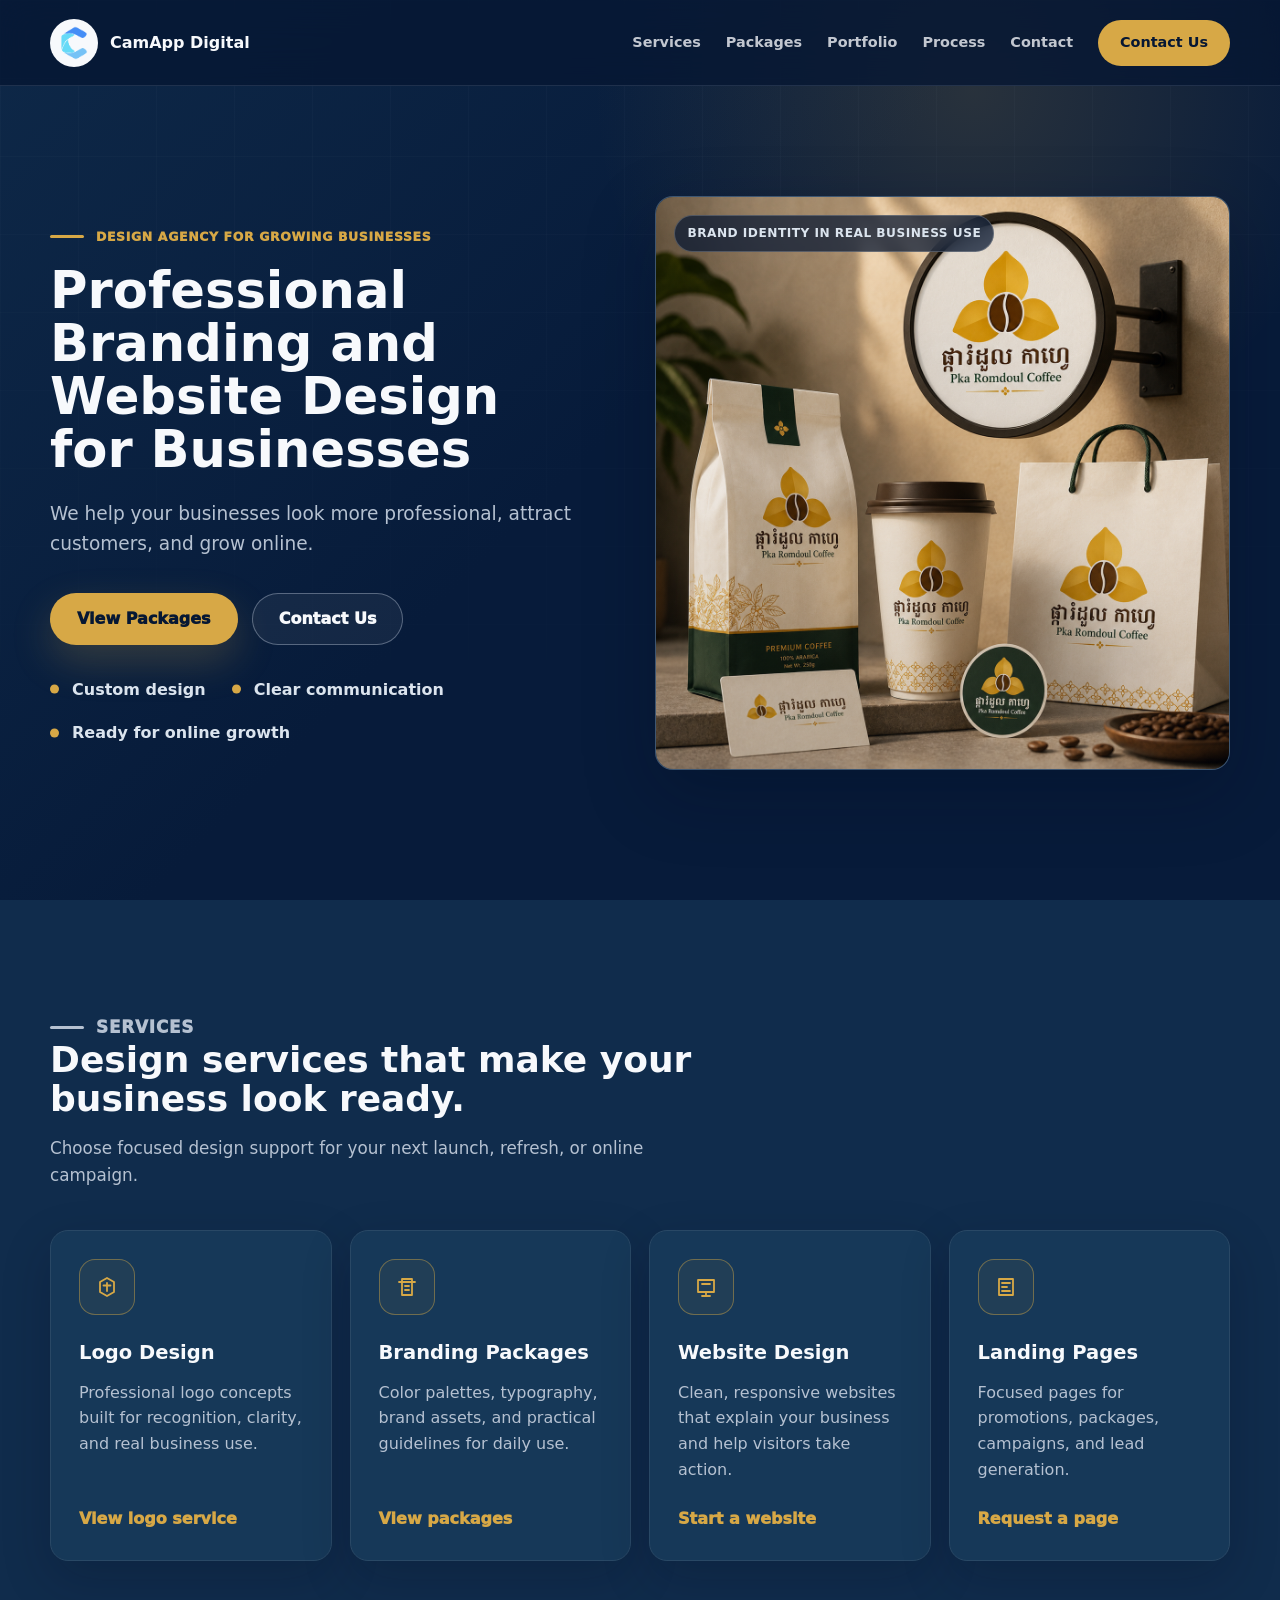
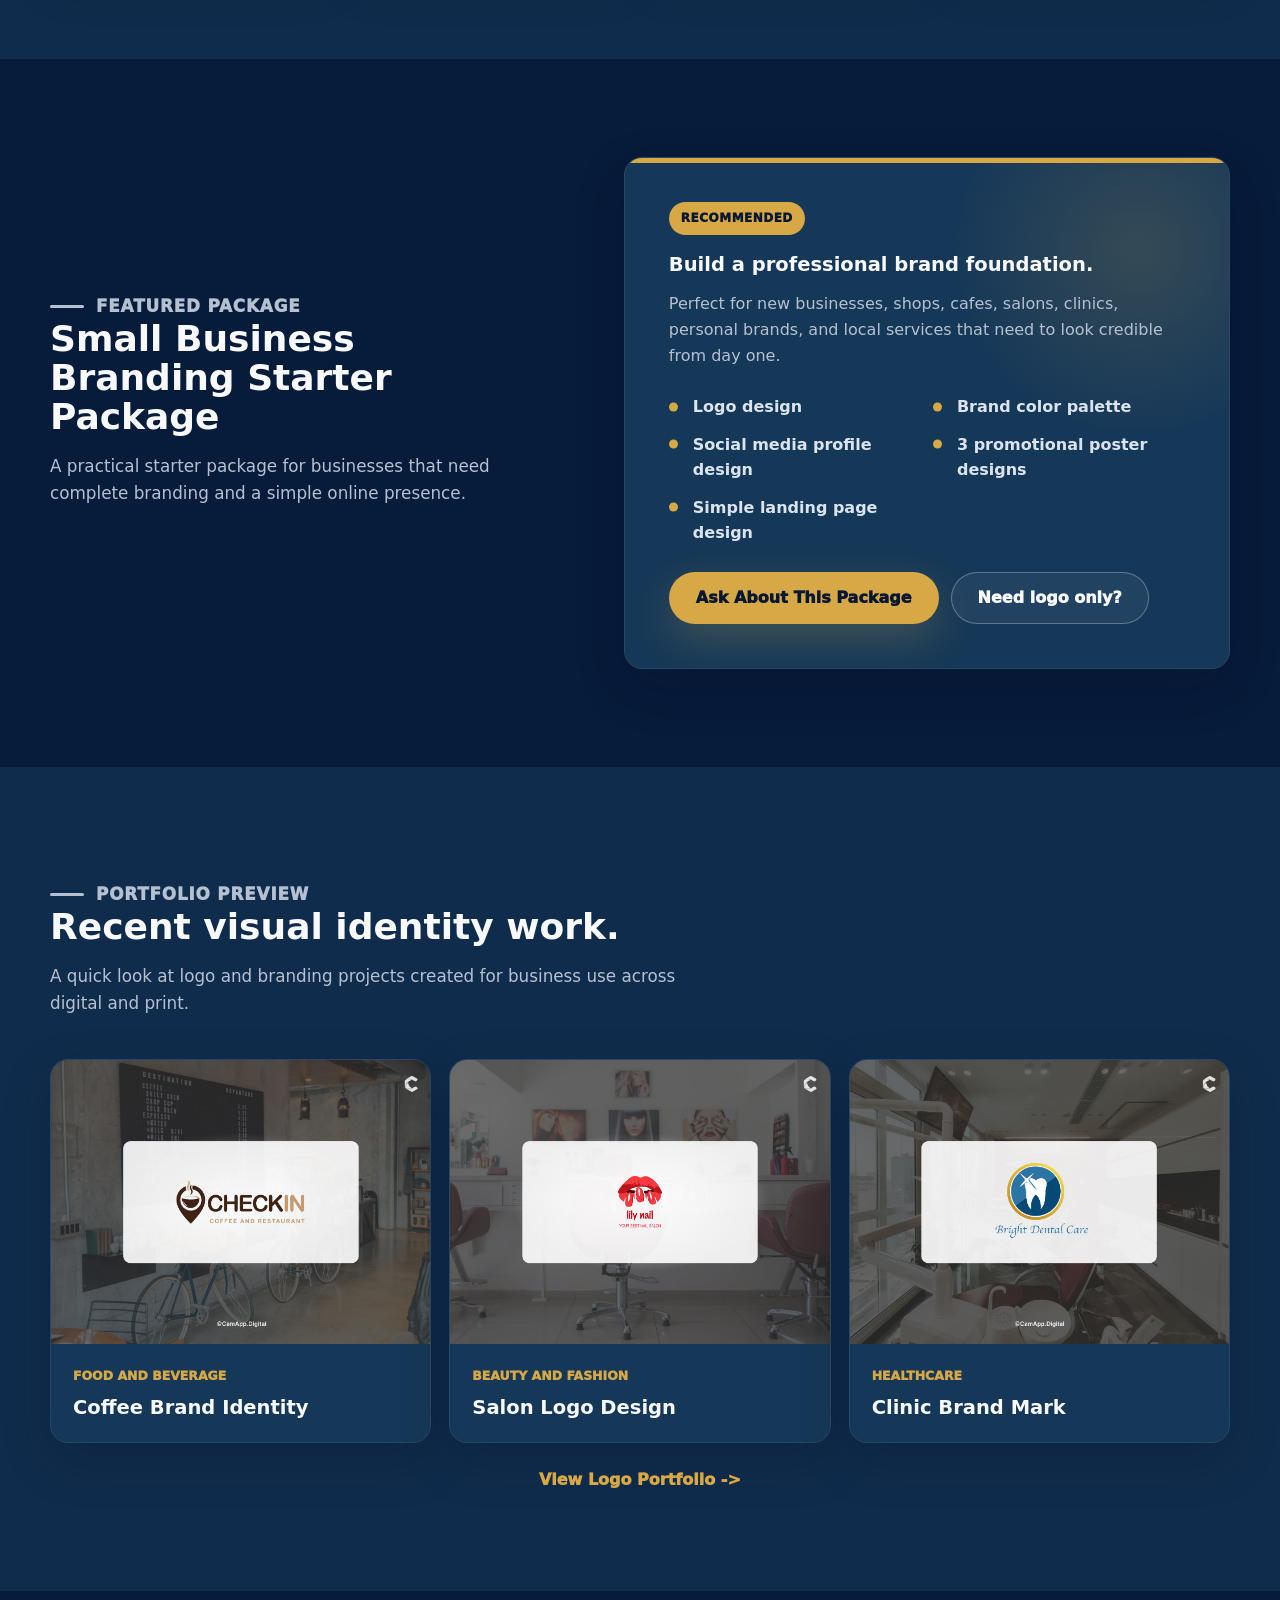
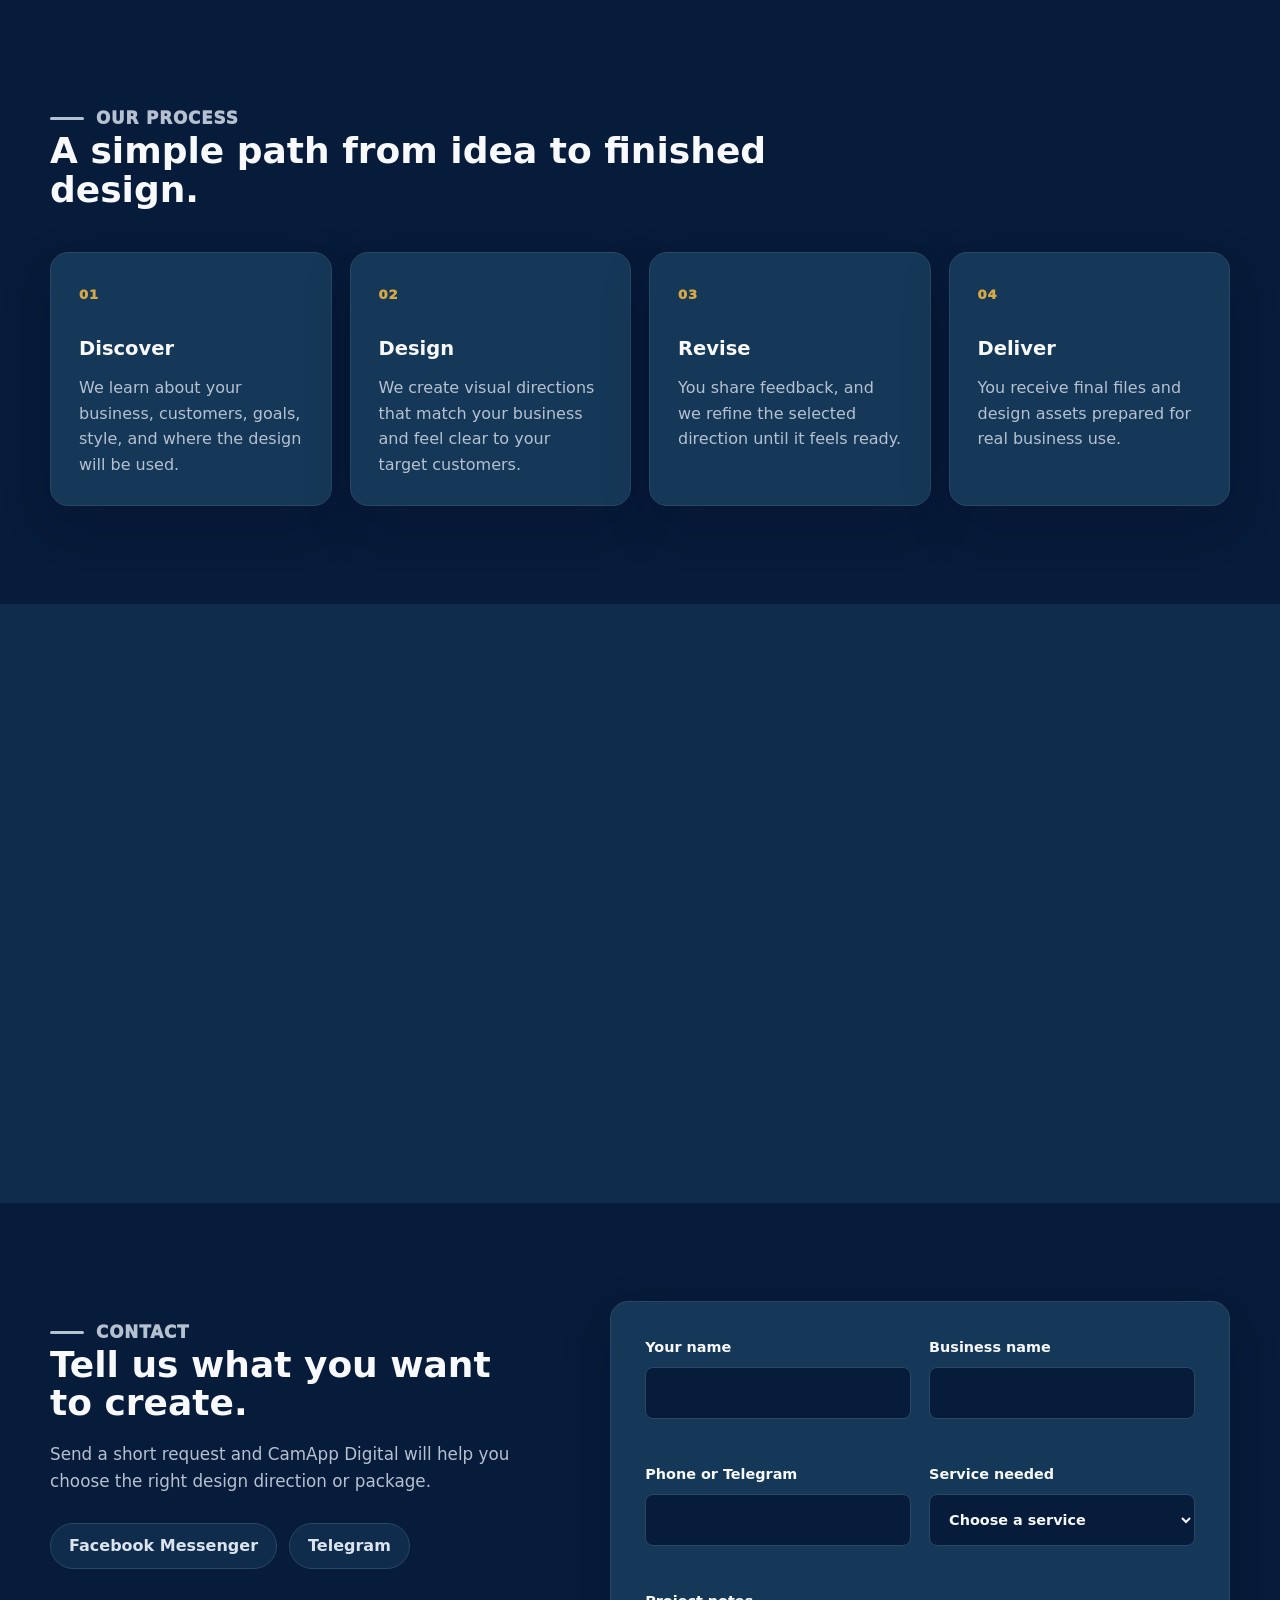
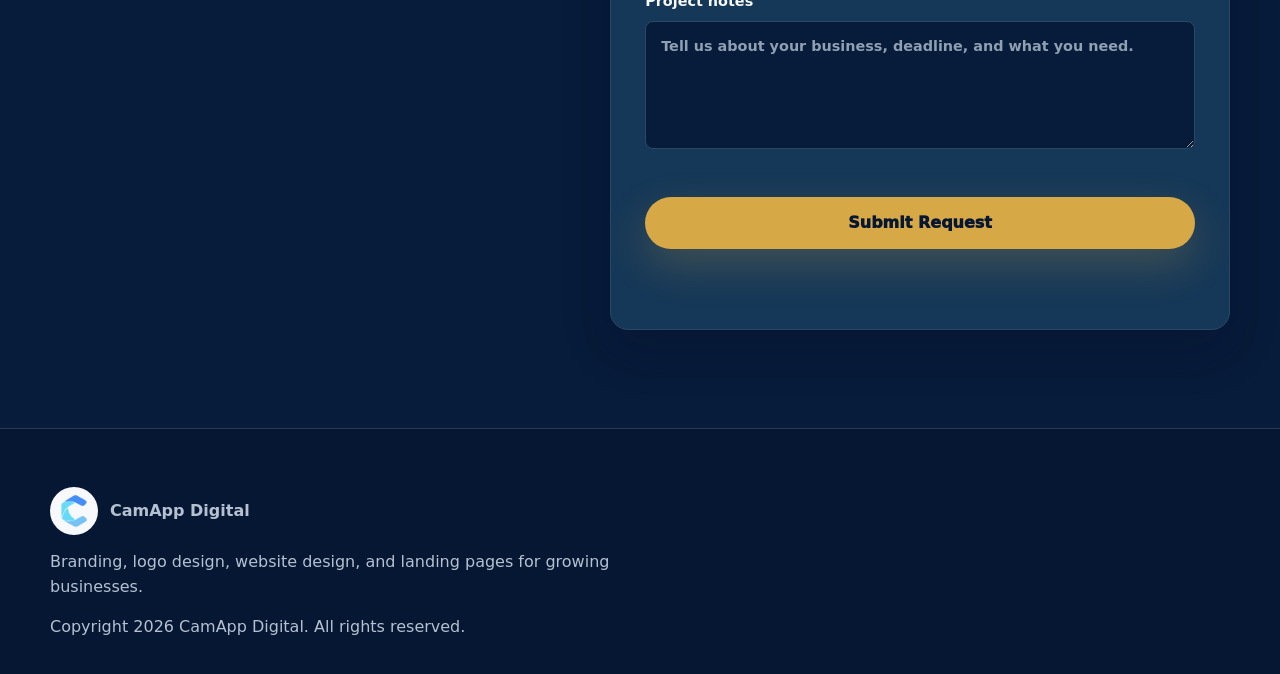
==== commit d04944a0: "Add Telegram contact form handoff" ====
--- a/index.html
+++ b/index.html
@@ -10,7 +10,7 @@
     />
     <link rel="icon" href="assets/camapp-logo.png" />
     <link rel="preload" as="image" href="assets/pka-romdoul-coffee-mockup.png" />
-    <link rel="stylesheet" href="styles.css?v=2" />
+    <link rel="stylesheet" href="styles.css?v=3" />
   </head>
   <body>
     <a class="skip-link" href="#main-content">Skip to main content</a>
@@ -253,19 +253,22 @@
             </div>
           </div>
           <div class="contact-panel reveal">
-            <form class="contact-form" data-contact-form>
+            <form class="contact-form" data-contact-form novalidate>
               <div class="form-grid">
                 <label>
                   Your name
                   <input type="text" name="name" autocomplete="name" required />
+                  <span class="field-error" data-error-for="name"></span>
                 </label>
                 <label>
                   Business name
                   <input type="text" name="business" autocomplete="organization" required />
+                  <span class="field-error" data-error-for="business"></span>
                 </label>
                 <label>
                   Phone or Telegram
                   <input type="text" name="contact" autocomplete="tel" required />
+                  <span class="field-error" data-error-for="contact"></span>
                 </label>
                 <label>
                   Service needed
@@ -276,14 +279,22 @@
                     <option>Website Design</option>
                     <option>Landing Pages</option>
                   </select>
+                  <span class="field-error" data-error-for="service"></span>
                 </label>
                 <label class="field-wide">
                   Project notes
                   <textarea name="notes" rows="4" placeholder="Tell us about your business, deadline, and what you need." required></textarea>
-                </label>
-              </div>
-              <button class="button button-accent" type="submit">Submit Request</button>
+                  <span class="field-error" data-error-for="notes"></span>
+                </label>
+              </div>
+              <button class="button button-accent" type="submit" data-submit-button>Submit Request</button>
               <p class="form-status" data-form-status role="status" aria-live="polite"></p>
+              <div class="telegram-fallback" data-telegram-fallback hidden>
+                <a class="button button-outline" href="https://t.me/CamAppDigital" target="_blank" rel="noopener" data-telegram-link>
+                  Open Telegram
+                </a>
+                <button class="button button-outline" type="button" data-copy-request>Copy Request</button>
+              </div>
             </form>
           </div>
         </div>
@@ -301,6 +312,6 @@
       </div>
     </footer>
 
-    <script src="script.js?v=2"></script>
+    <script src="script.js?v=3"></script>
   </body>
 </html>
--- a/styles.css
+++ b/styles.css
@@ -747,8 +747,32 @@
   box-shadow: 0 0 0 4px rgba(215, 168, 70, 0.16);
 }
 
+.contact-form input.is-invalid,
+.contact-form select.is-invalid,
+.contact-form textarea.is-invalid {
+  border-color: #ff8f7f;
+  box-shadow: 0 0 0 4px rgba(255, 143, 127, 0.12);
+}
+
 .contact-form ::placeholder {
   color: var(--gray-500);
+}
+
+.field-error {
+  min-height: 18px;
+  color: #ffb4a9;
+  font-size: 0.78rem;
+  font-weight: 850;
+}
+
+.contact-form > .button {
+  width: 100%;
+}
+
+.contact-form > .button:disabled {
+  cursor: wait;
+  opacity: 0.72;
+  transform: none;
 }
 
 .form-status {
@@ -756,6 +780,20 @@
   margin: 0;
   color: var(--gold);
   font-weight: 900;
+}
+
+.telegram-fallback {
+  display: grid;
+  grid-template-columns: repeat(2, minmax(0, 1fr));
+  gap: 12px;
+}
+
+.telegram-fallback[hidden] {
+  display: none;
+}
+
+.telegram-fallback .button {
+  width: 100%;
 }
 
 .site-footer {
@@ -914,6 +952,10 @@
   .contact-links {
     display: grid;
   }
+
+  .telegram-fallback {
+    grid-template-columns: 1fr;
+  }
 }
 
 @media (prefers-reduced-motion: reduce) {
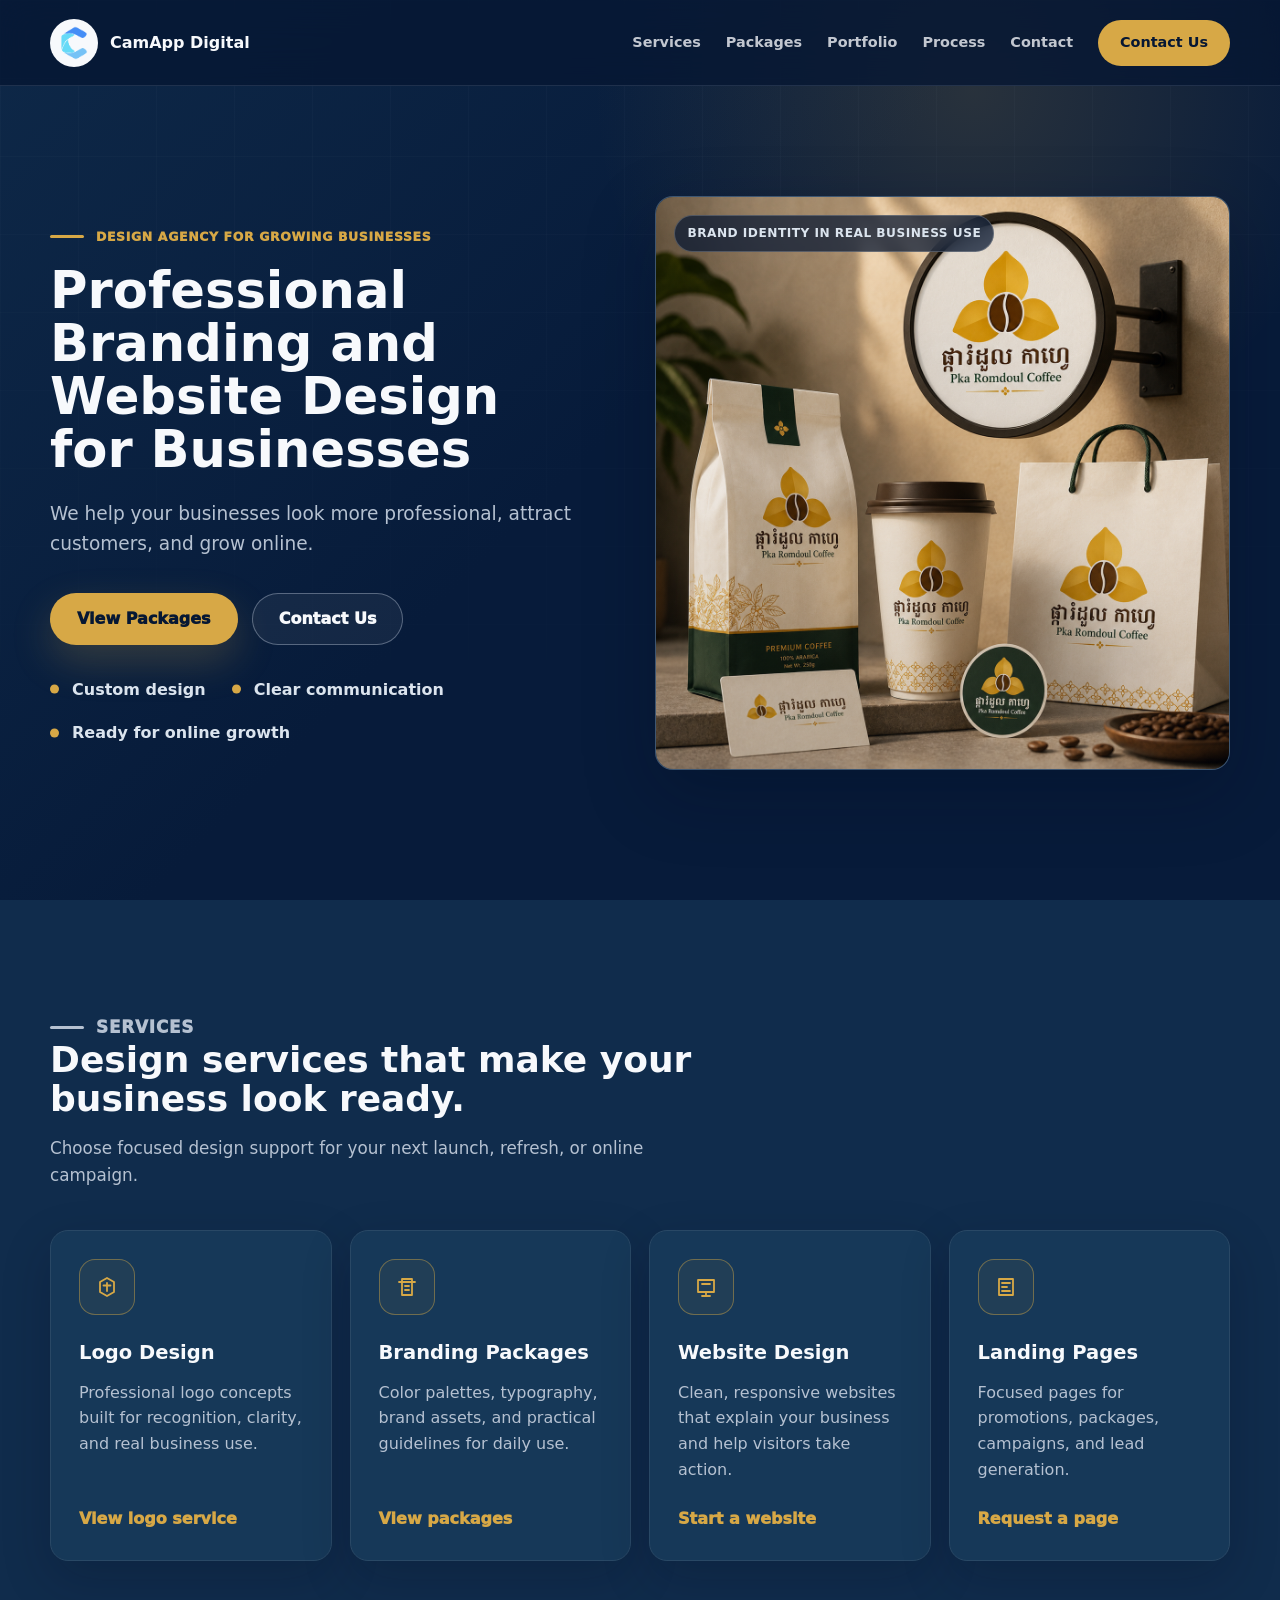
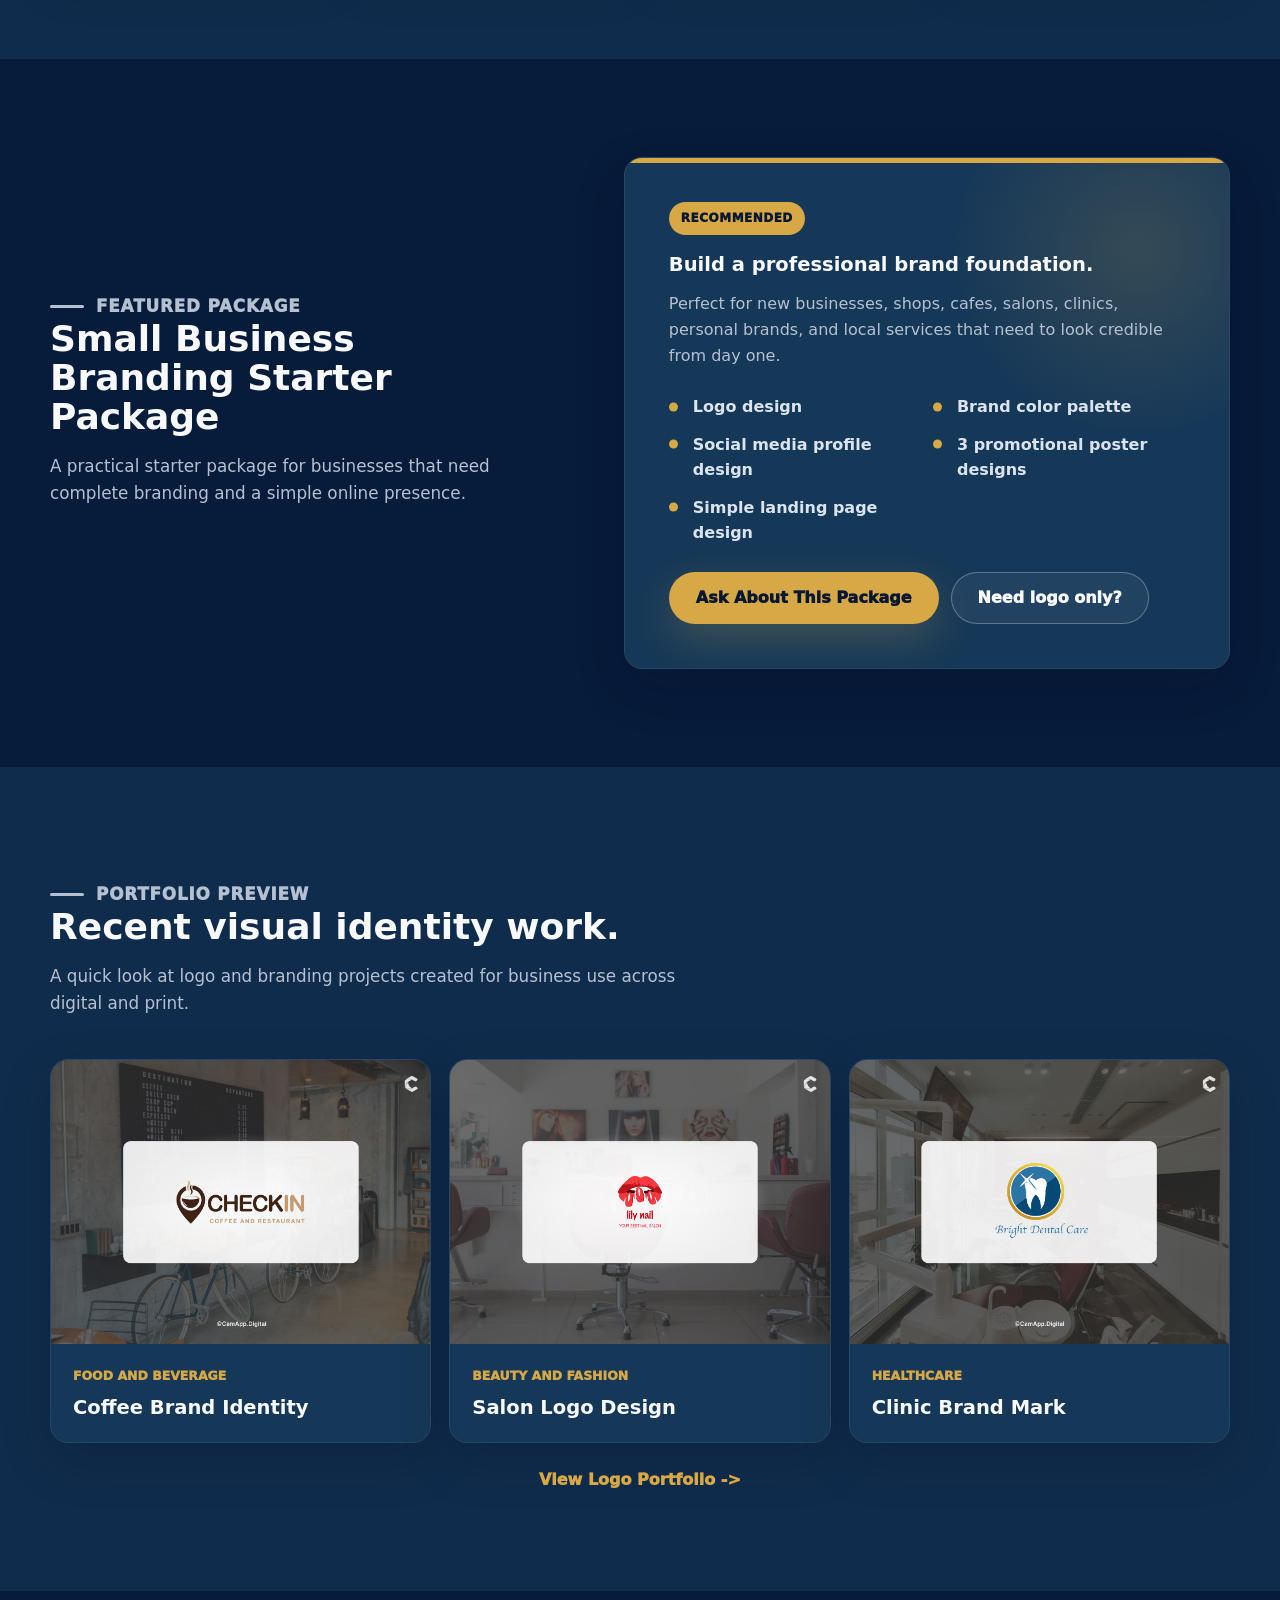
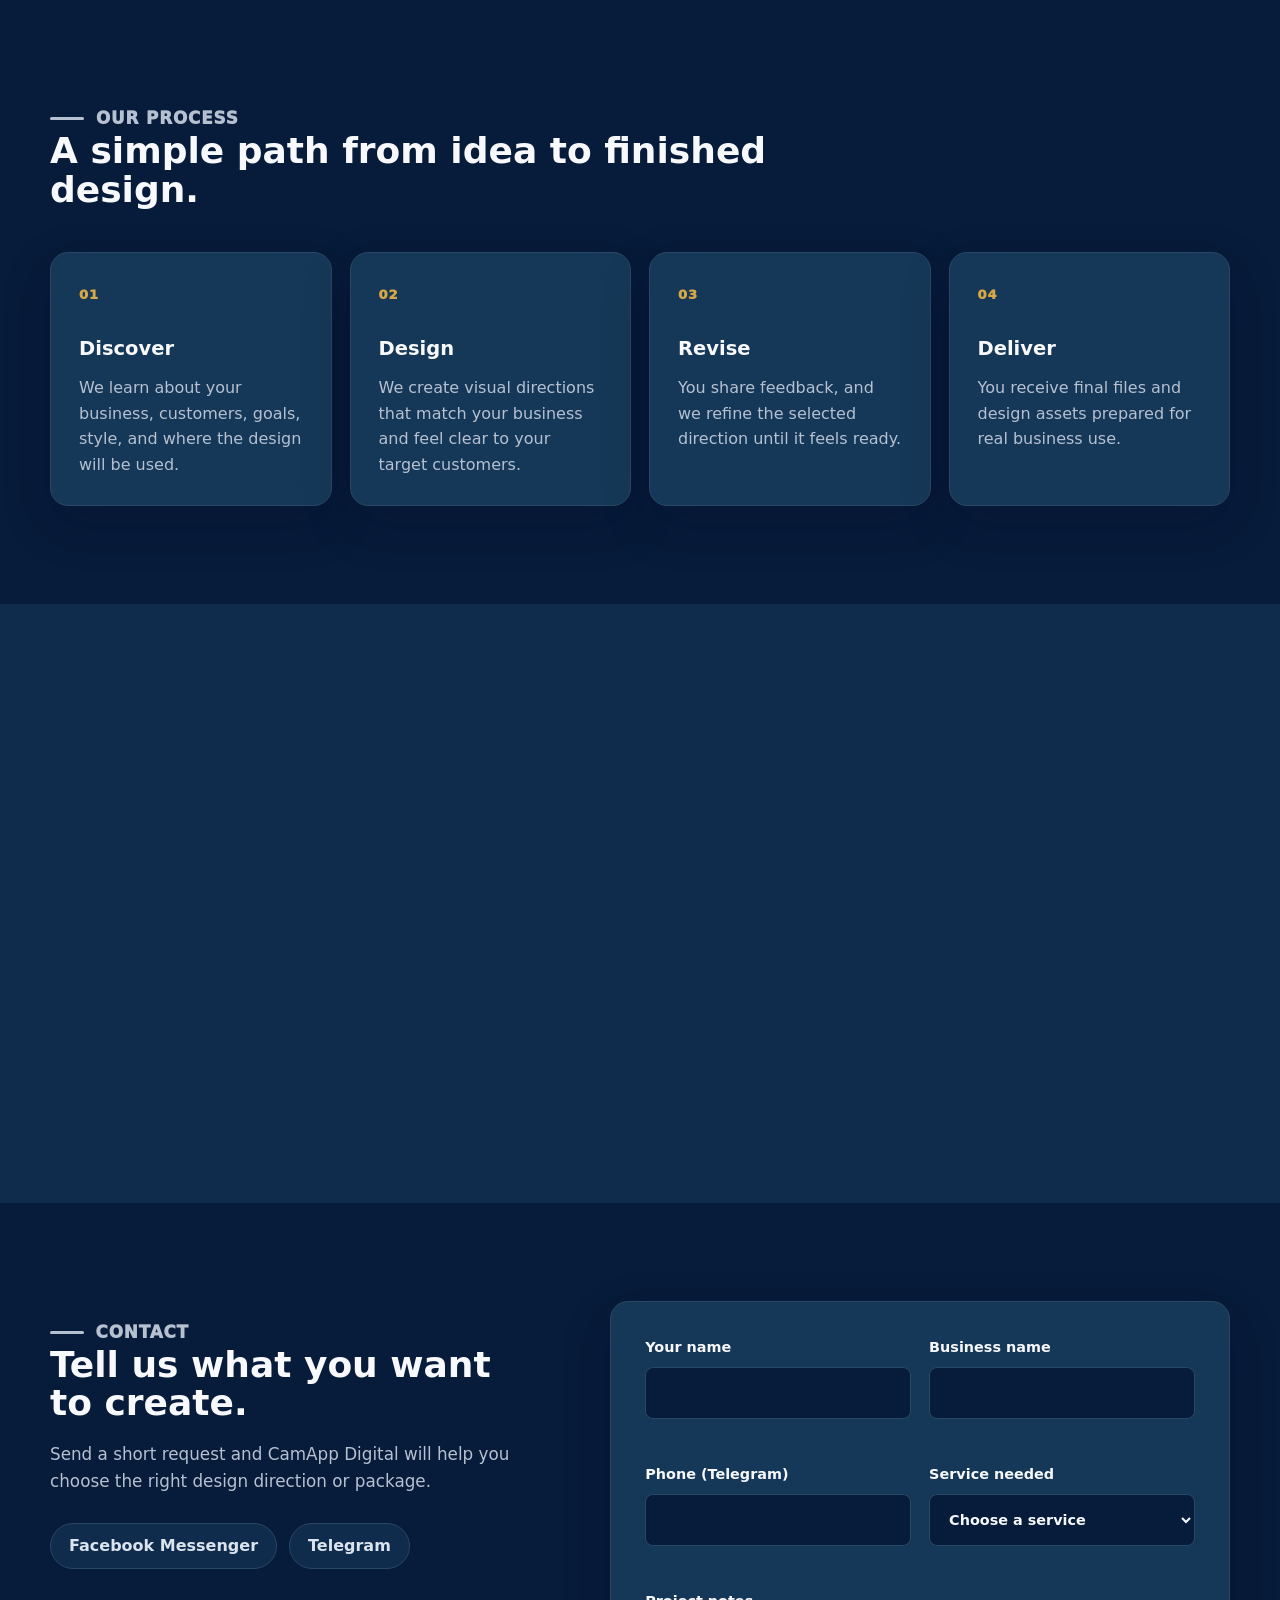
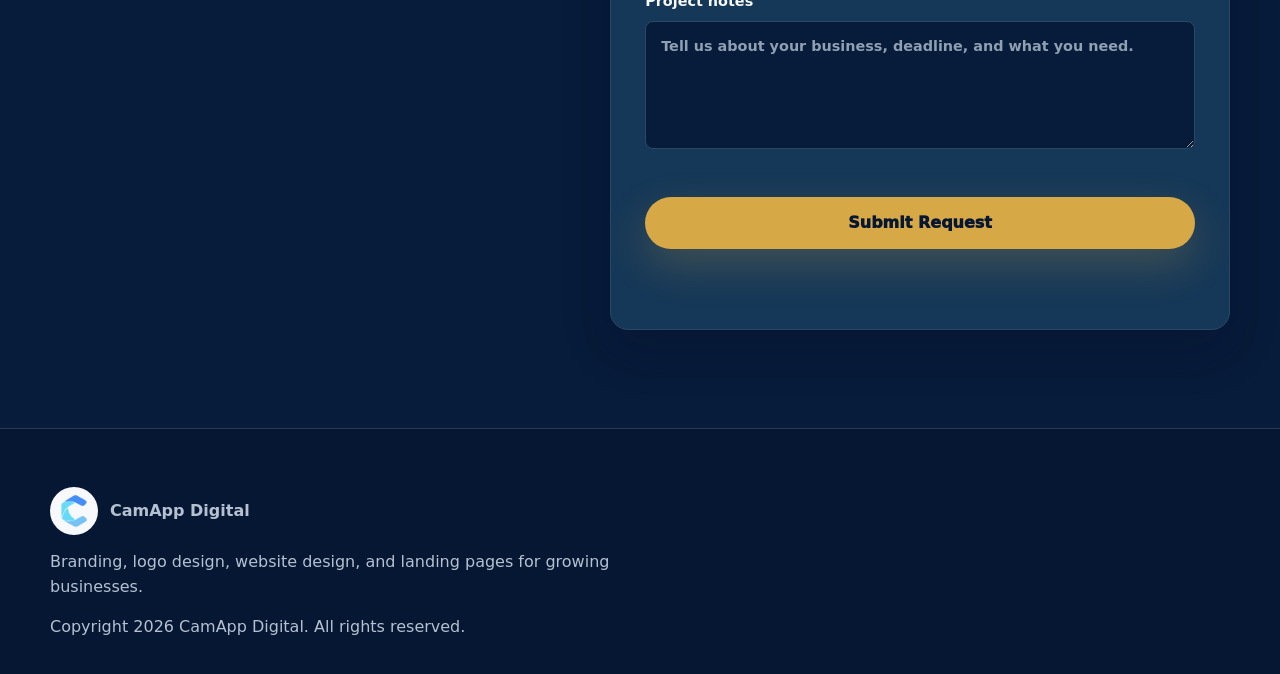
==== commit 3bda038a: "Open direct Telegram chat from contact form" ====
--- a/index.html
+++ b/index.html
@@ -249,7 +249,7 @@
             </p>
             <div class="contact-links">
               <a href="https://m.me/CamAppDigital" target="_blank" rel="noopener">Facebook Messenger</a>
-              <a href="https://t.me/CamAppDigital" target="_blank" rel="noopener">Telegram</a>
+              <a href="https://telegram.me/CamAppDigital" target="_blank" rel="noopener">Telegram</a>
             </div>
           </div>
           <div class="contact-panel reveal">
@@ -266,7 +266,7 @@
                   <span class="field-error" data-error-for="business"></span>
                 </label>
                 <label>
-                  Phone or Telegram
+                  Phone (Telegram)
                   <input type="text" name="contact" autocomplete="tel" required />
                   <span class="field-error" data-error-for="contact"></span>
                 </label>
@@ -290,7 +290,7 @@
               <button class="button button-accent" type="submit" data-submit-button>Submit Request</button>
               <p class="form-status" data-form-status role="status" aria-live="polite"></p>
               <div class="telegram-fallback" data-telegram-fallback hidden>
-                <a class="button button-outline" href="https://t.me/CamAppDigital" target="_blank" rel="noopener" data-telegram-link>
+                <a class="button button-outline" href="https://telegram.me/CamAppDigital" target="_blank" rel="noopener" data-telegram-link>
                   Open Telegram
                 </a>
                 <button class="button button-outline" type="button" data-copy-request>Copy Request</button>
@@ -312,6 +312,6 @@
       </div>
     </footer>
 
-    <script src="script.js?v=3"></script>
+    <script src="script.js?v=5"></script>
   </body>
 </html>
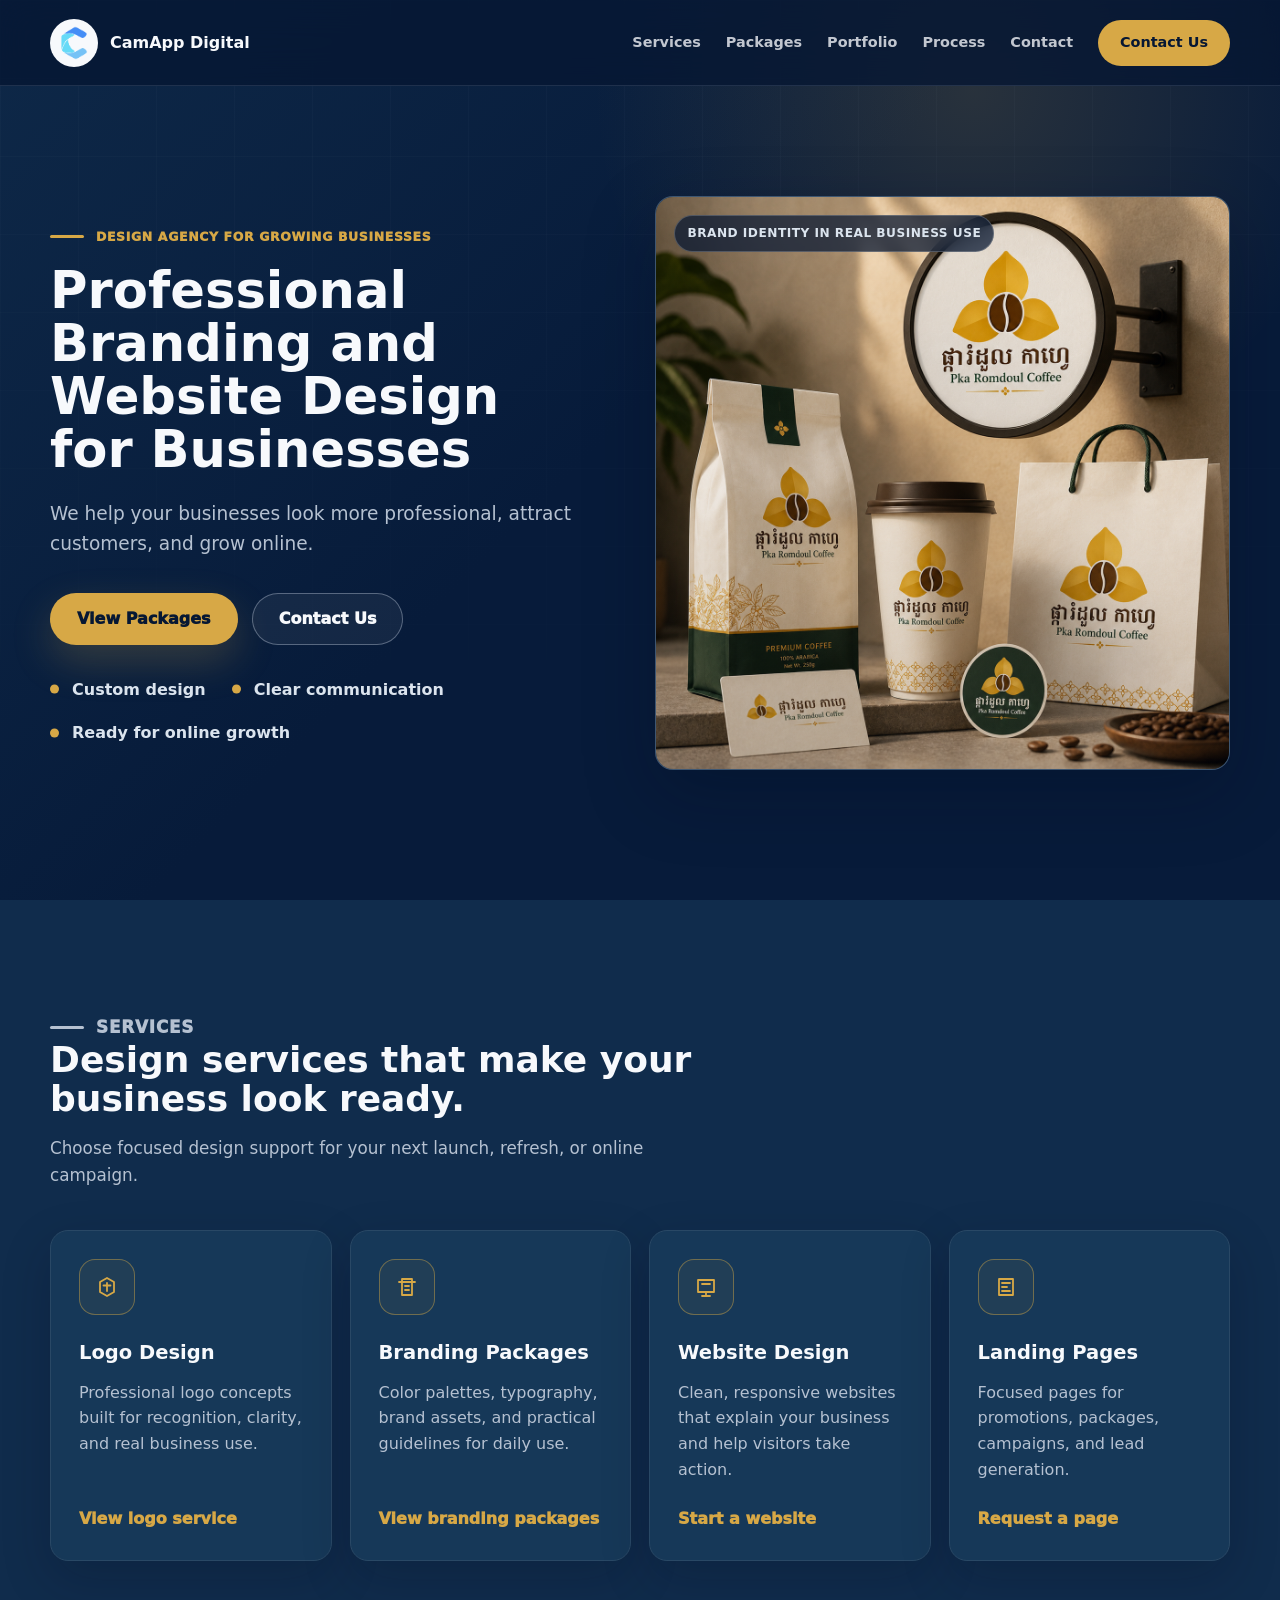
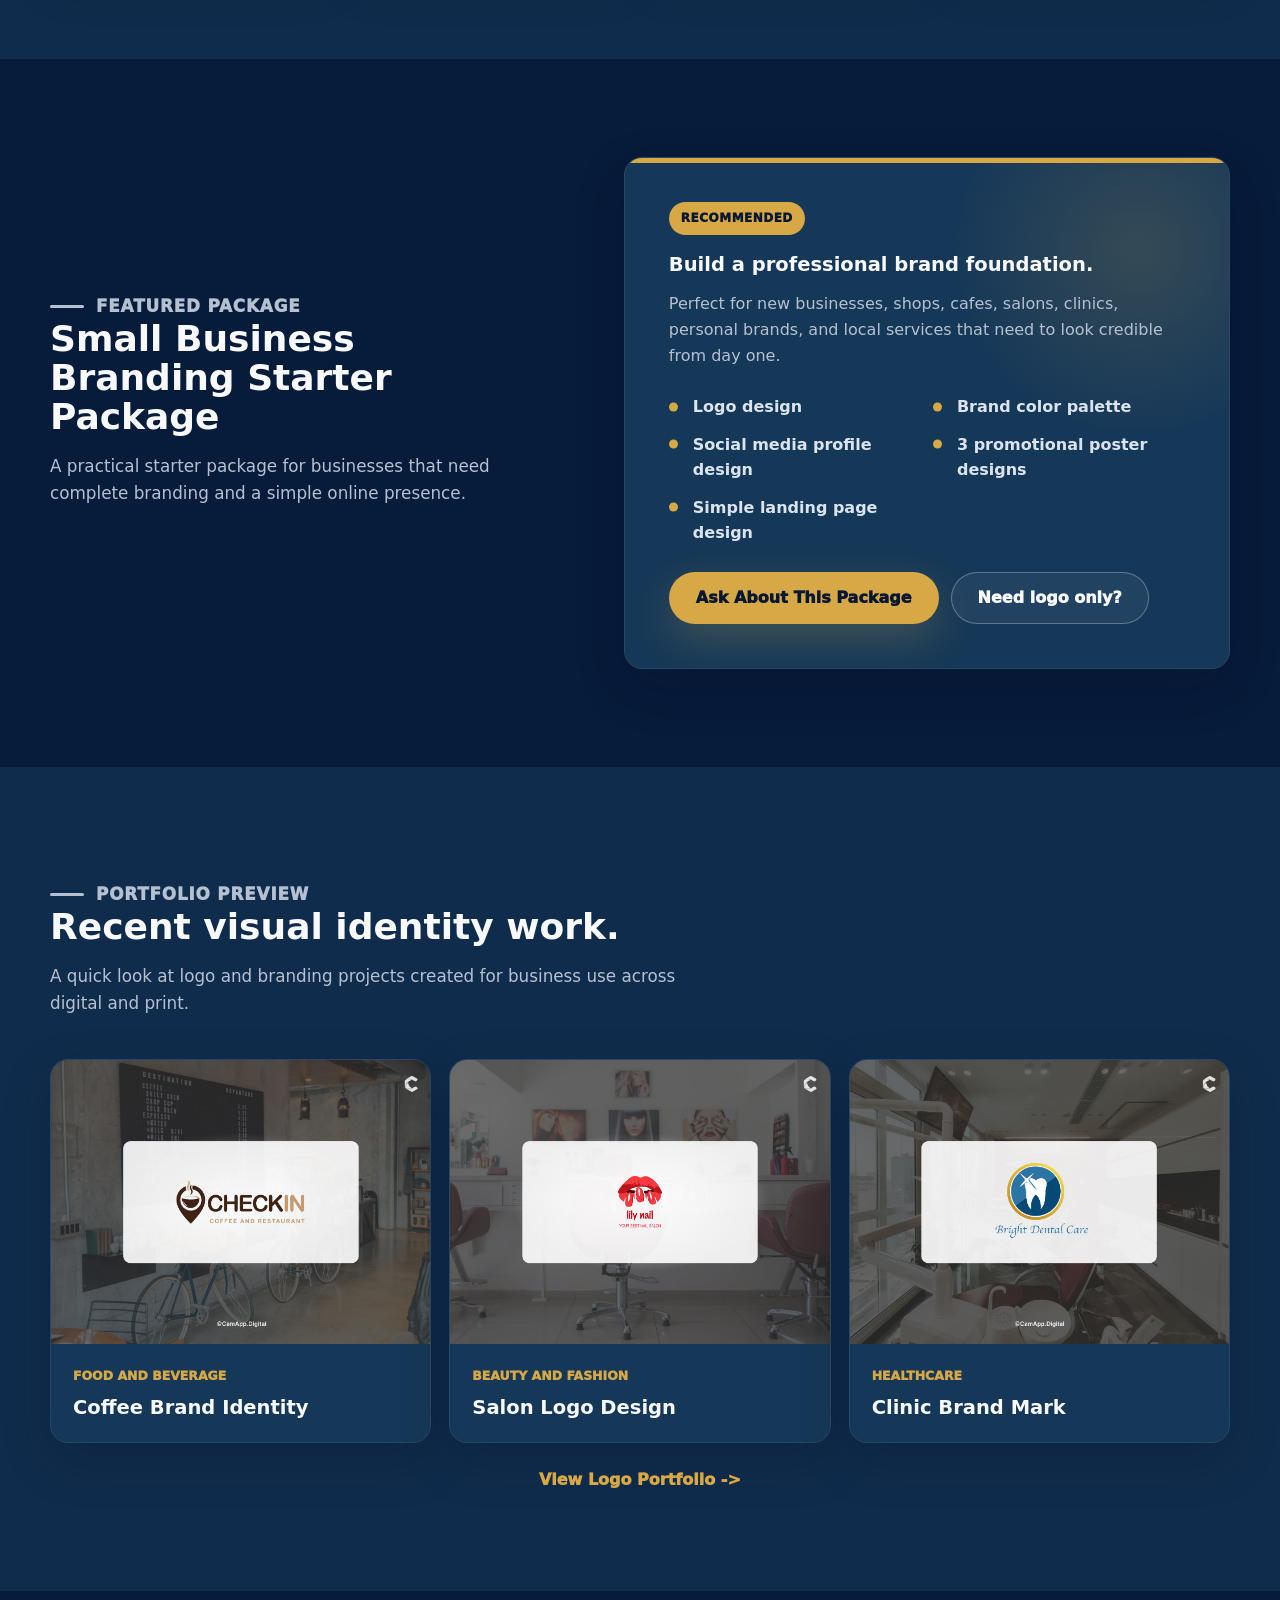
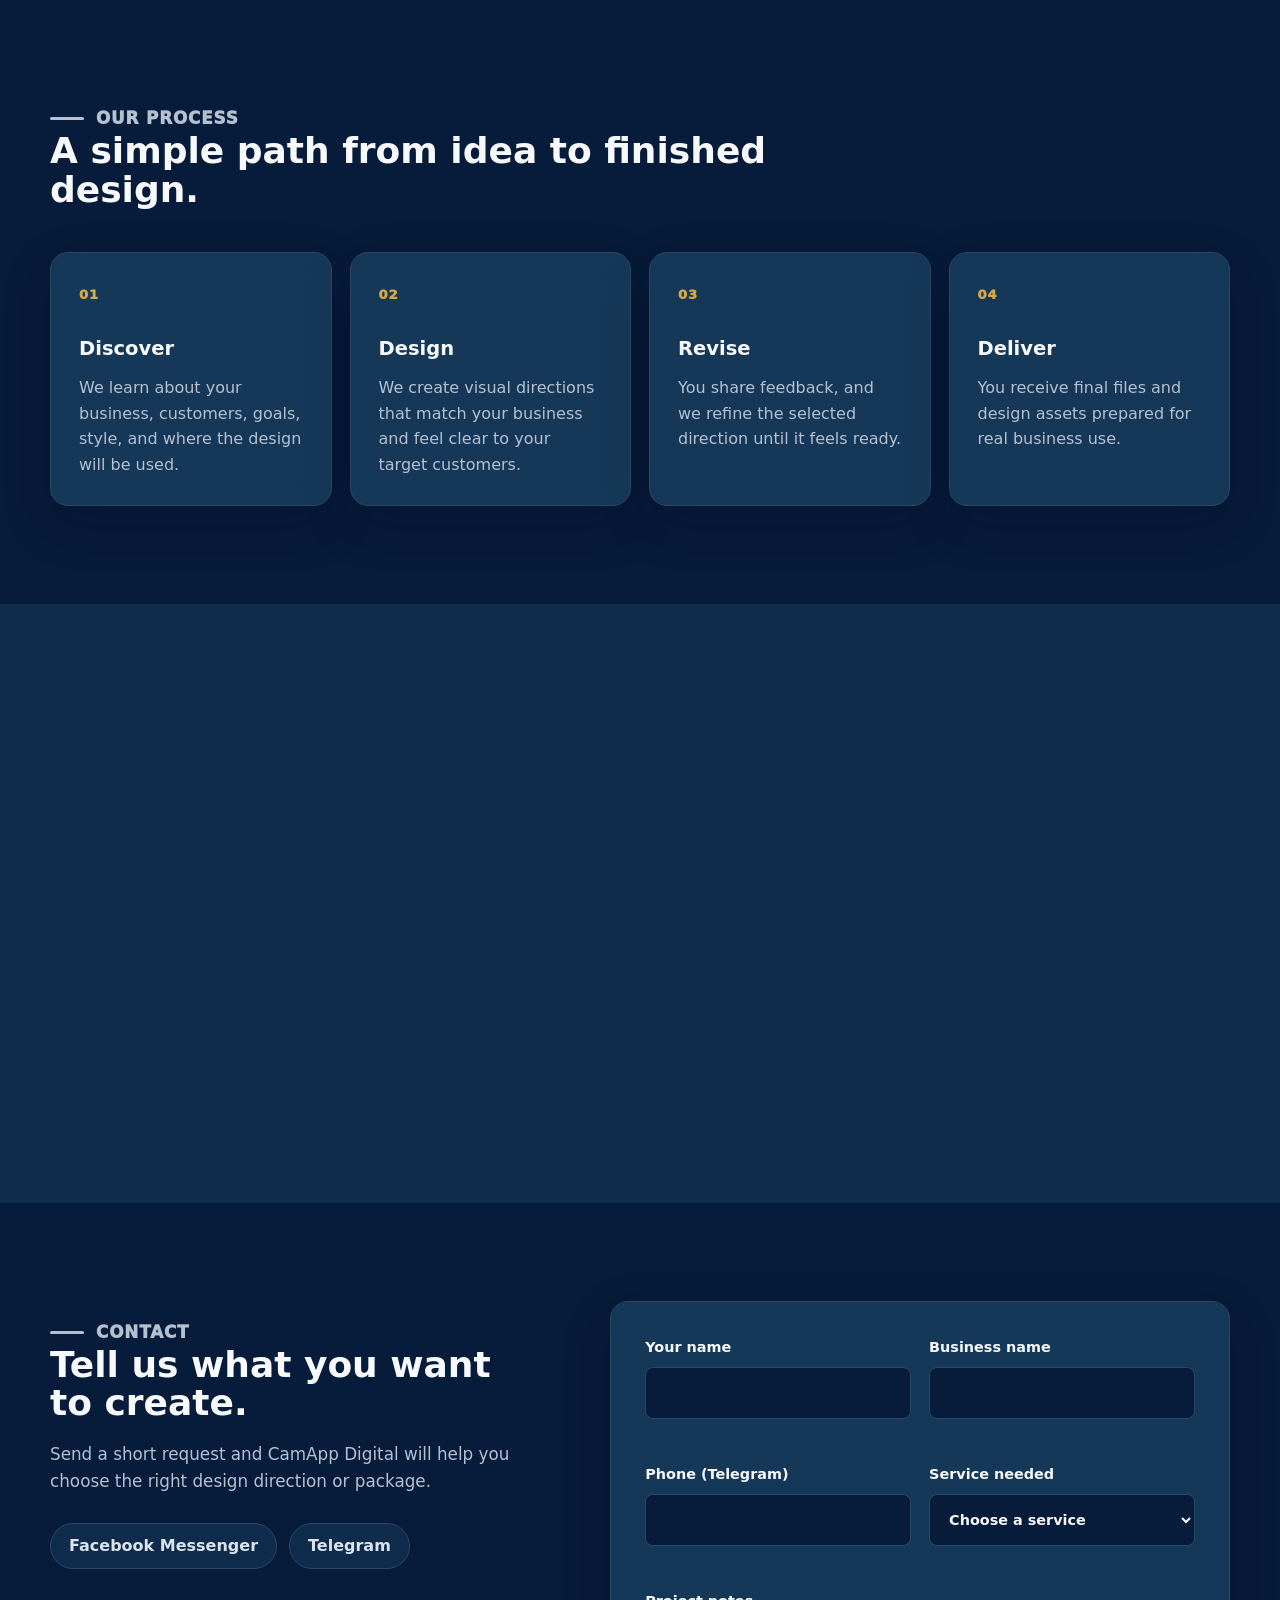
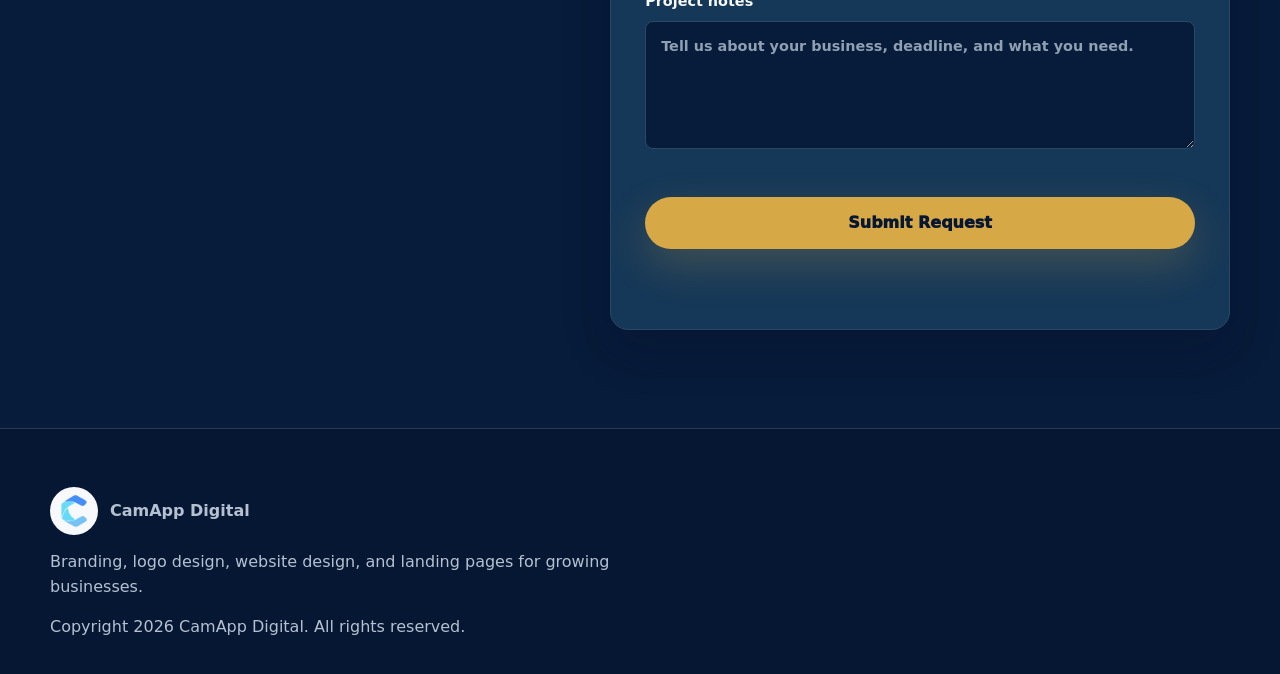
==== commit 80c96b65: "Add branding packages landing page" ====
--- a/index.html
+++ b/index.html
@@ -86,7 +86,7 @@
               </span>
               <h3>Branding Packages</h3>
               <p>Color palettes, typography, brand assets, and practical guidelines for daily use.</p>
-              <a href="#packages">View packages</a>
+              <a href="branding-packages/">View branding packages</a>
             </article>
             <article class="service-card reveal">
               <span class="card-icon" aria-hidden="true">
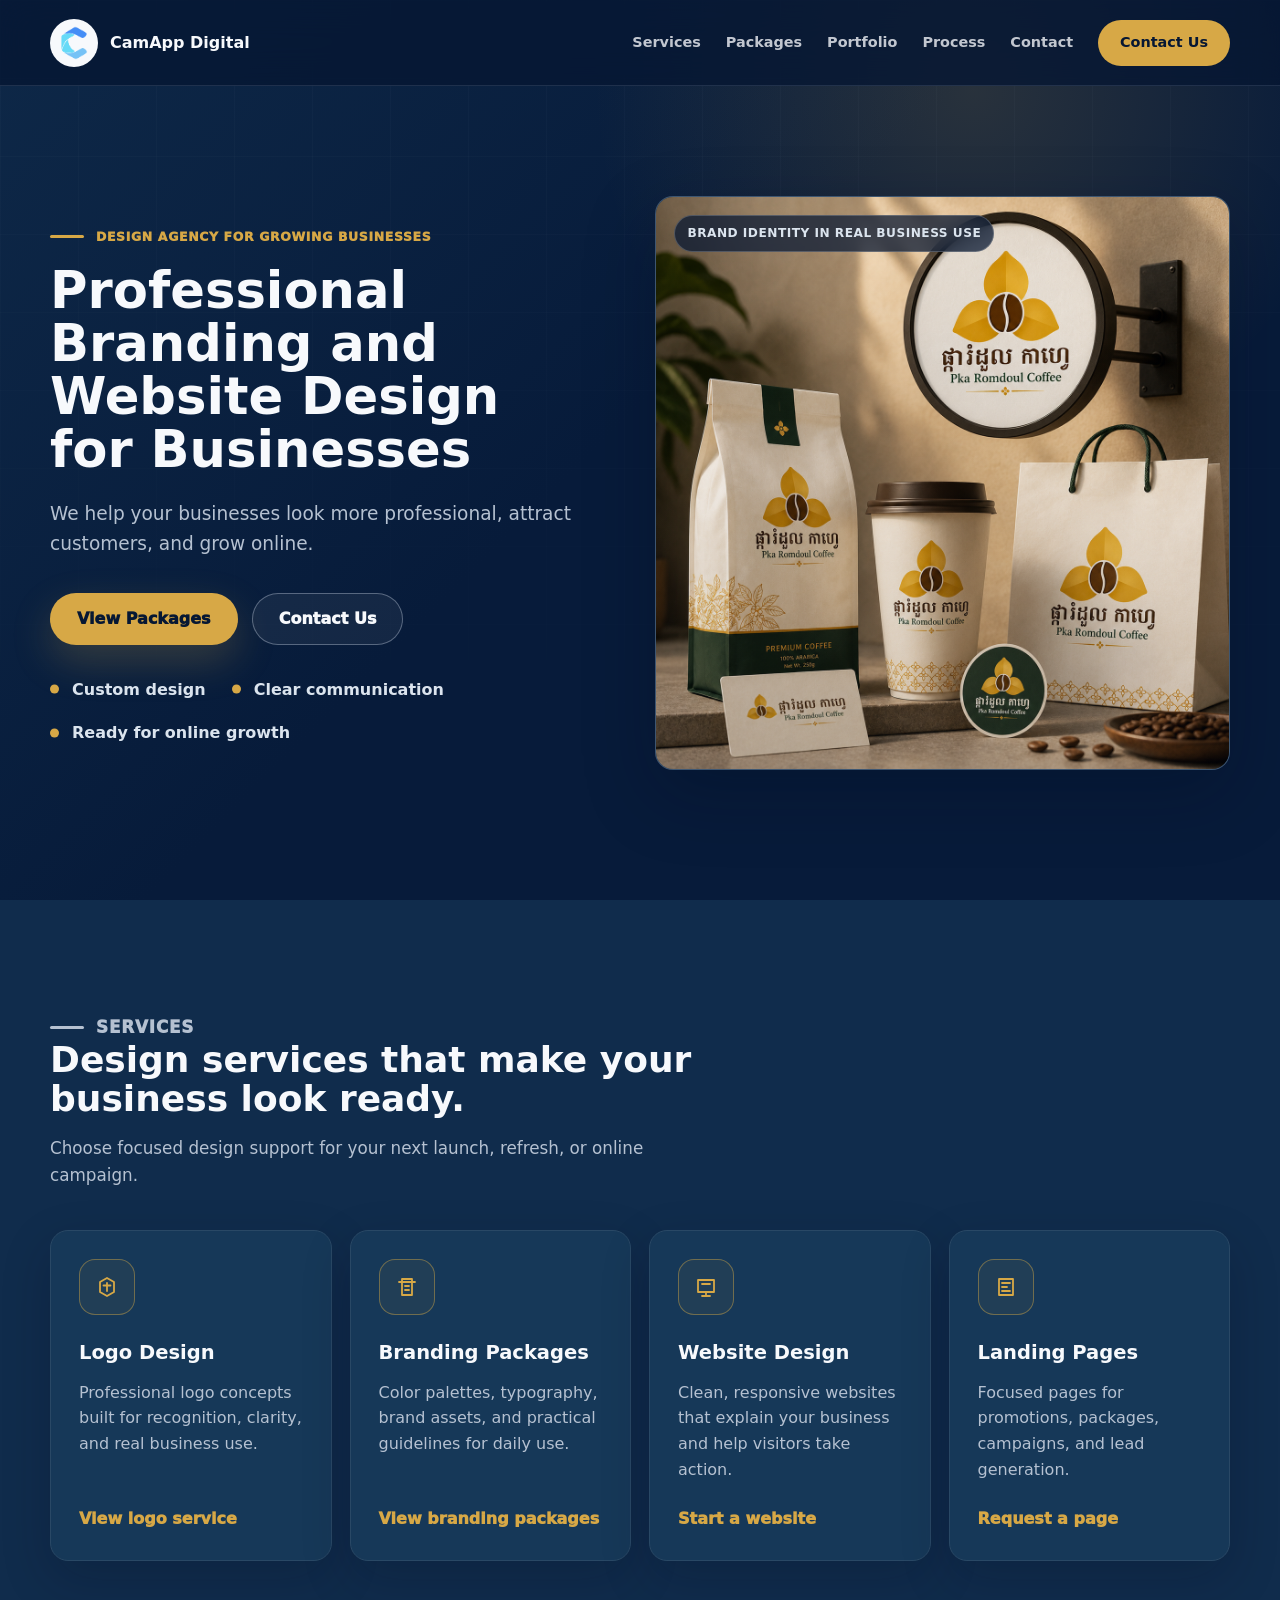
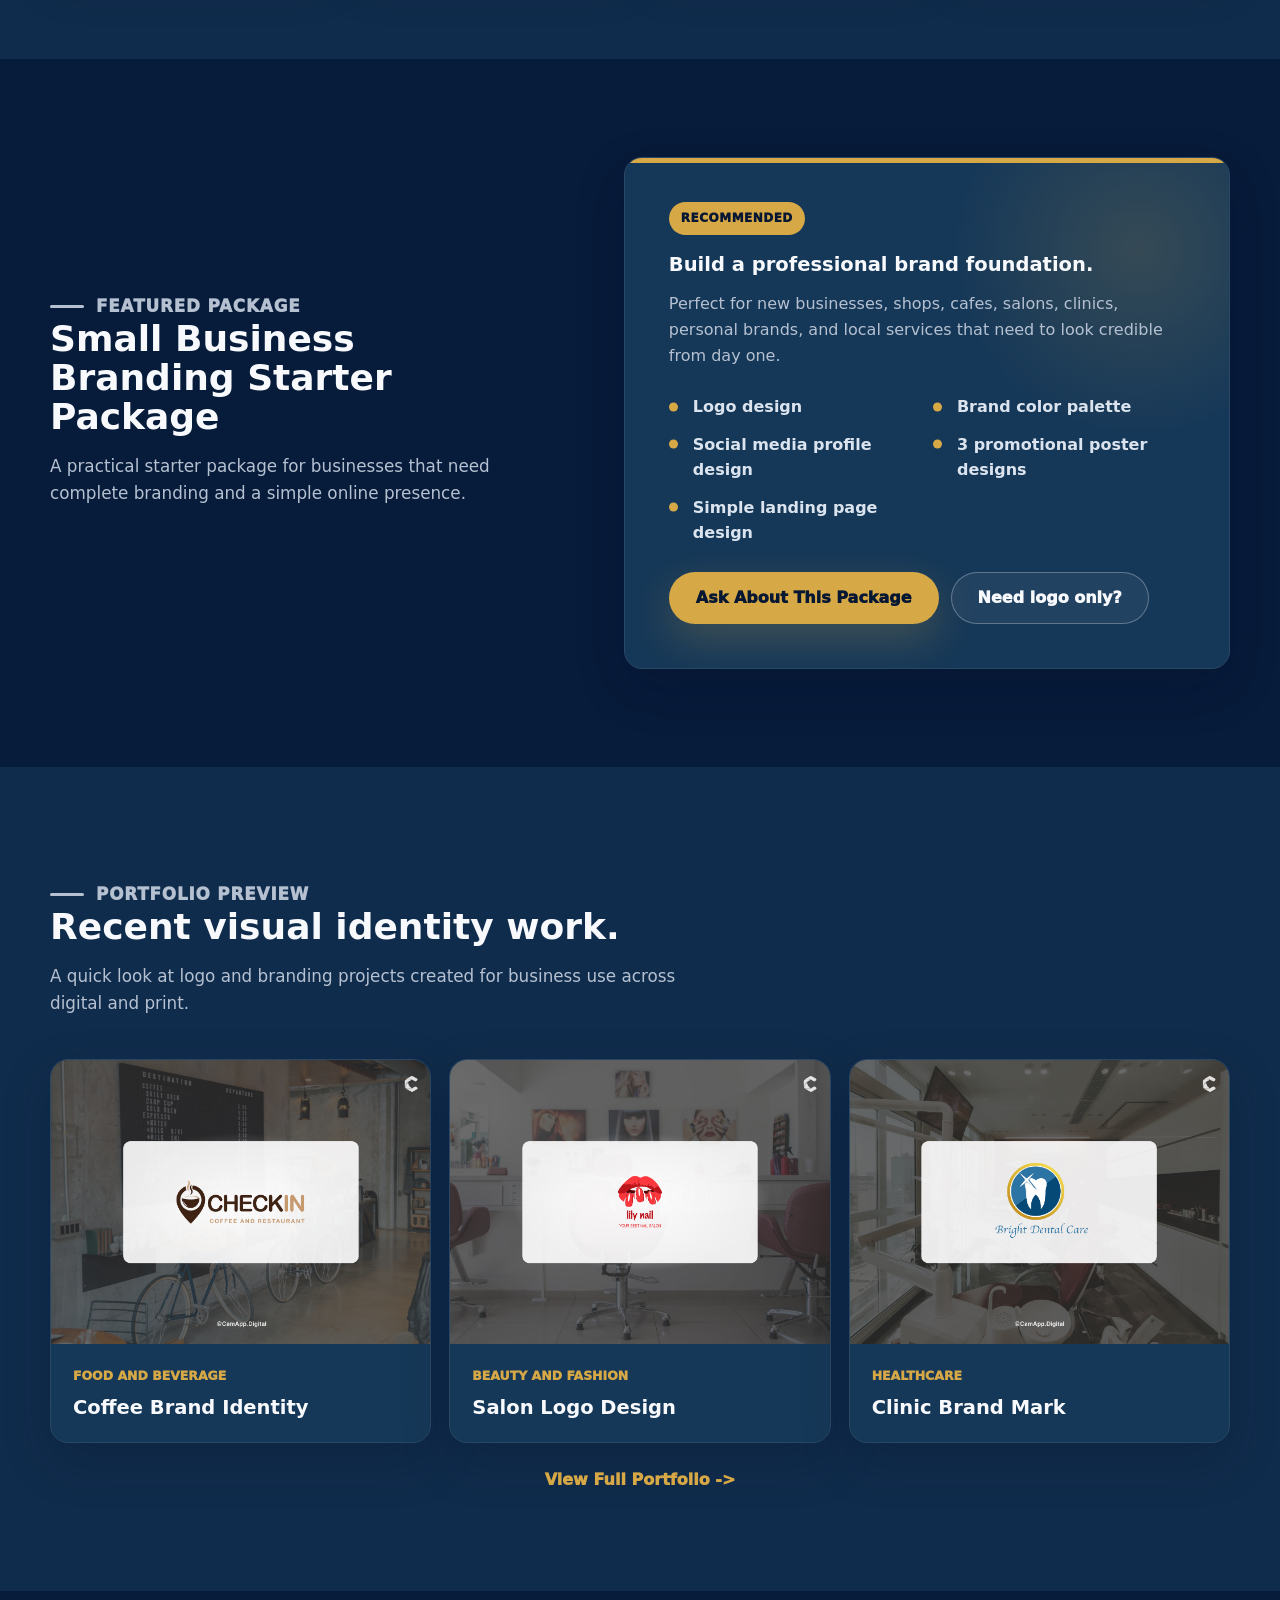
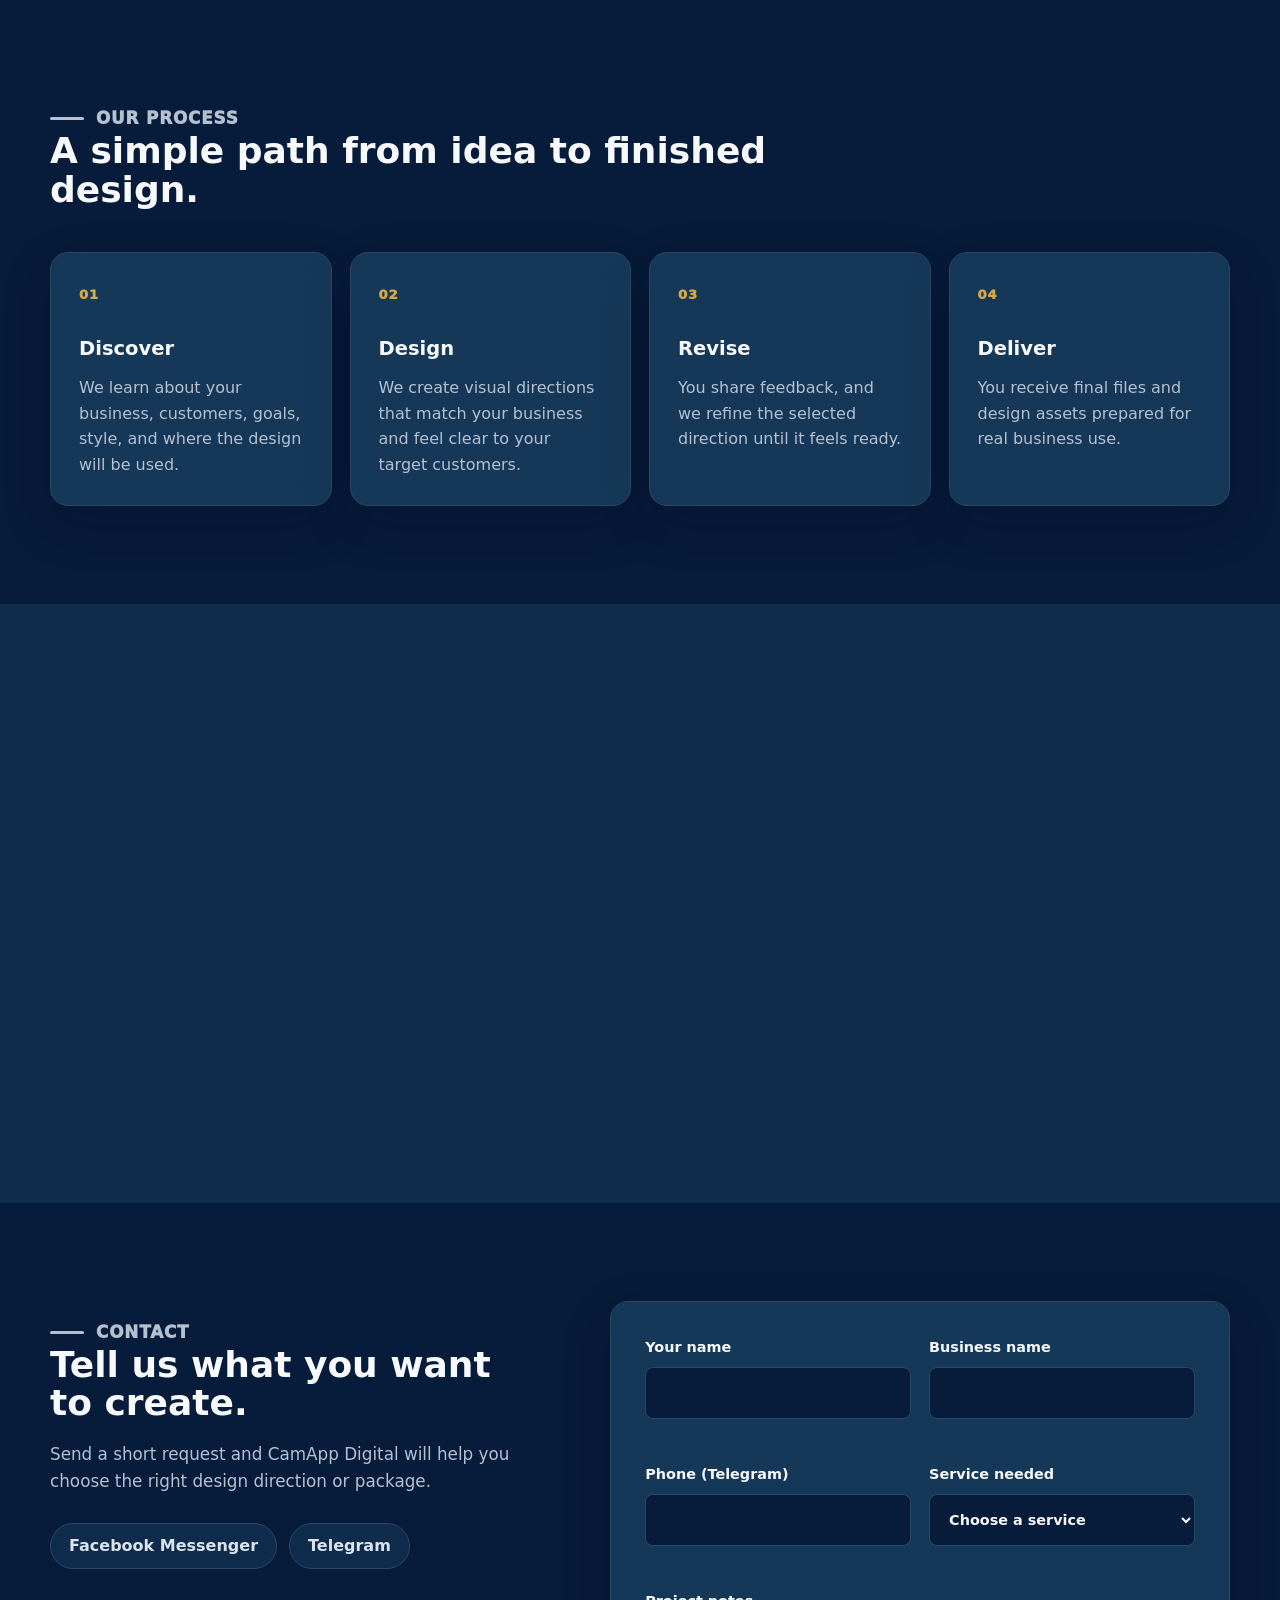
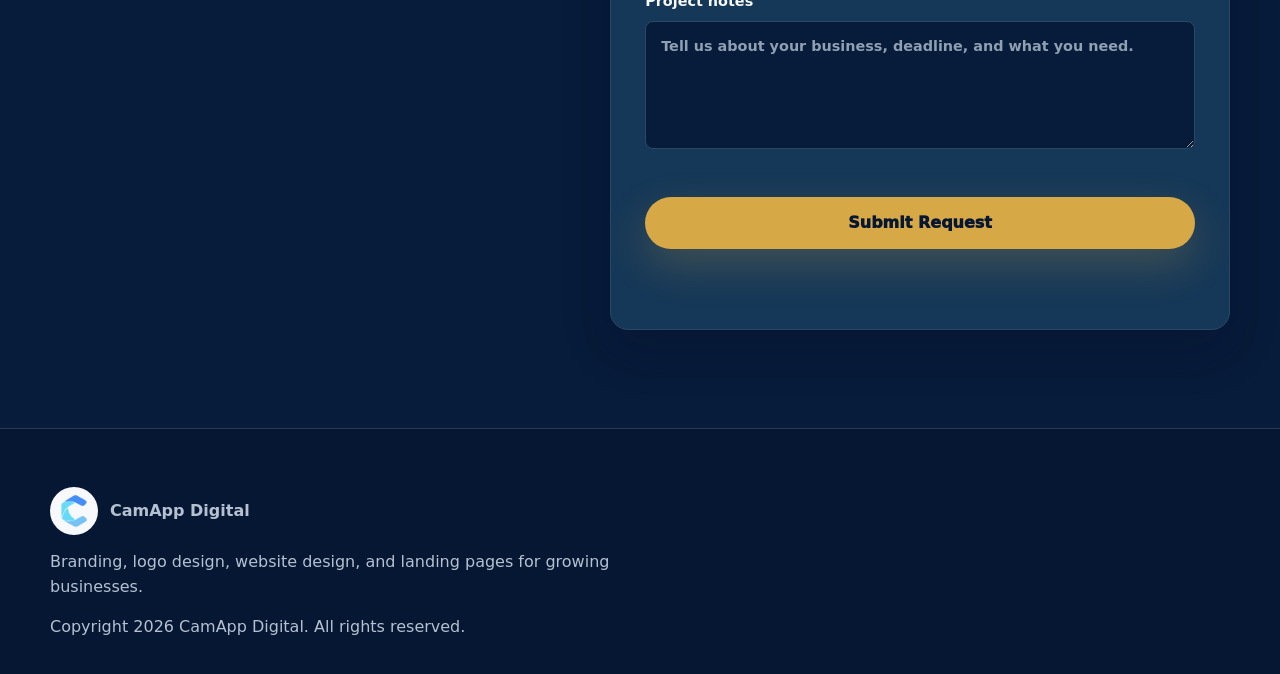
==== commit 975a1d69: "Add portfolio gallery page" ====
--- a/index.html
+++ b/index.html
@@ -27,7 +27,7 @@
       <nav class="site-nav" id="site-nav" aria-label="Primary navigation">
         <a href="#services">Services</a>
         <a href="#packages">Packages</a>
-        <a href="#portfolio">Portfolio</a>
+        <a href="portfolio/">Portfolio</a>
         <a href="#process">Process</a>
         <a href="#contact">Contact</a>
         <a class="nav-cta" href="#contact">Contact Us</a>
@@ -173,7 +173,7 @@
             </article>
           </div>
           <div class="portfolio-actions reveal">
-            <a class="text-link" href="logo-design/#portfolio">View Logo Portfolio <span aria-hidden="true">-></span></a>
+            <a class="text-link" href="portfolio/">View Full Portfolio <span aria-hidden="true">-></span></a>
           </div>
         </div>
       </section>
